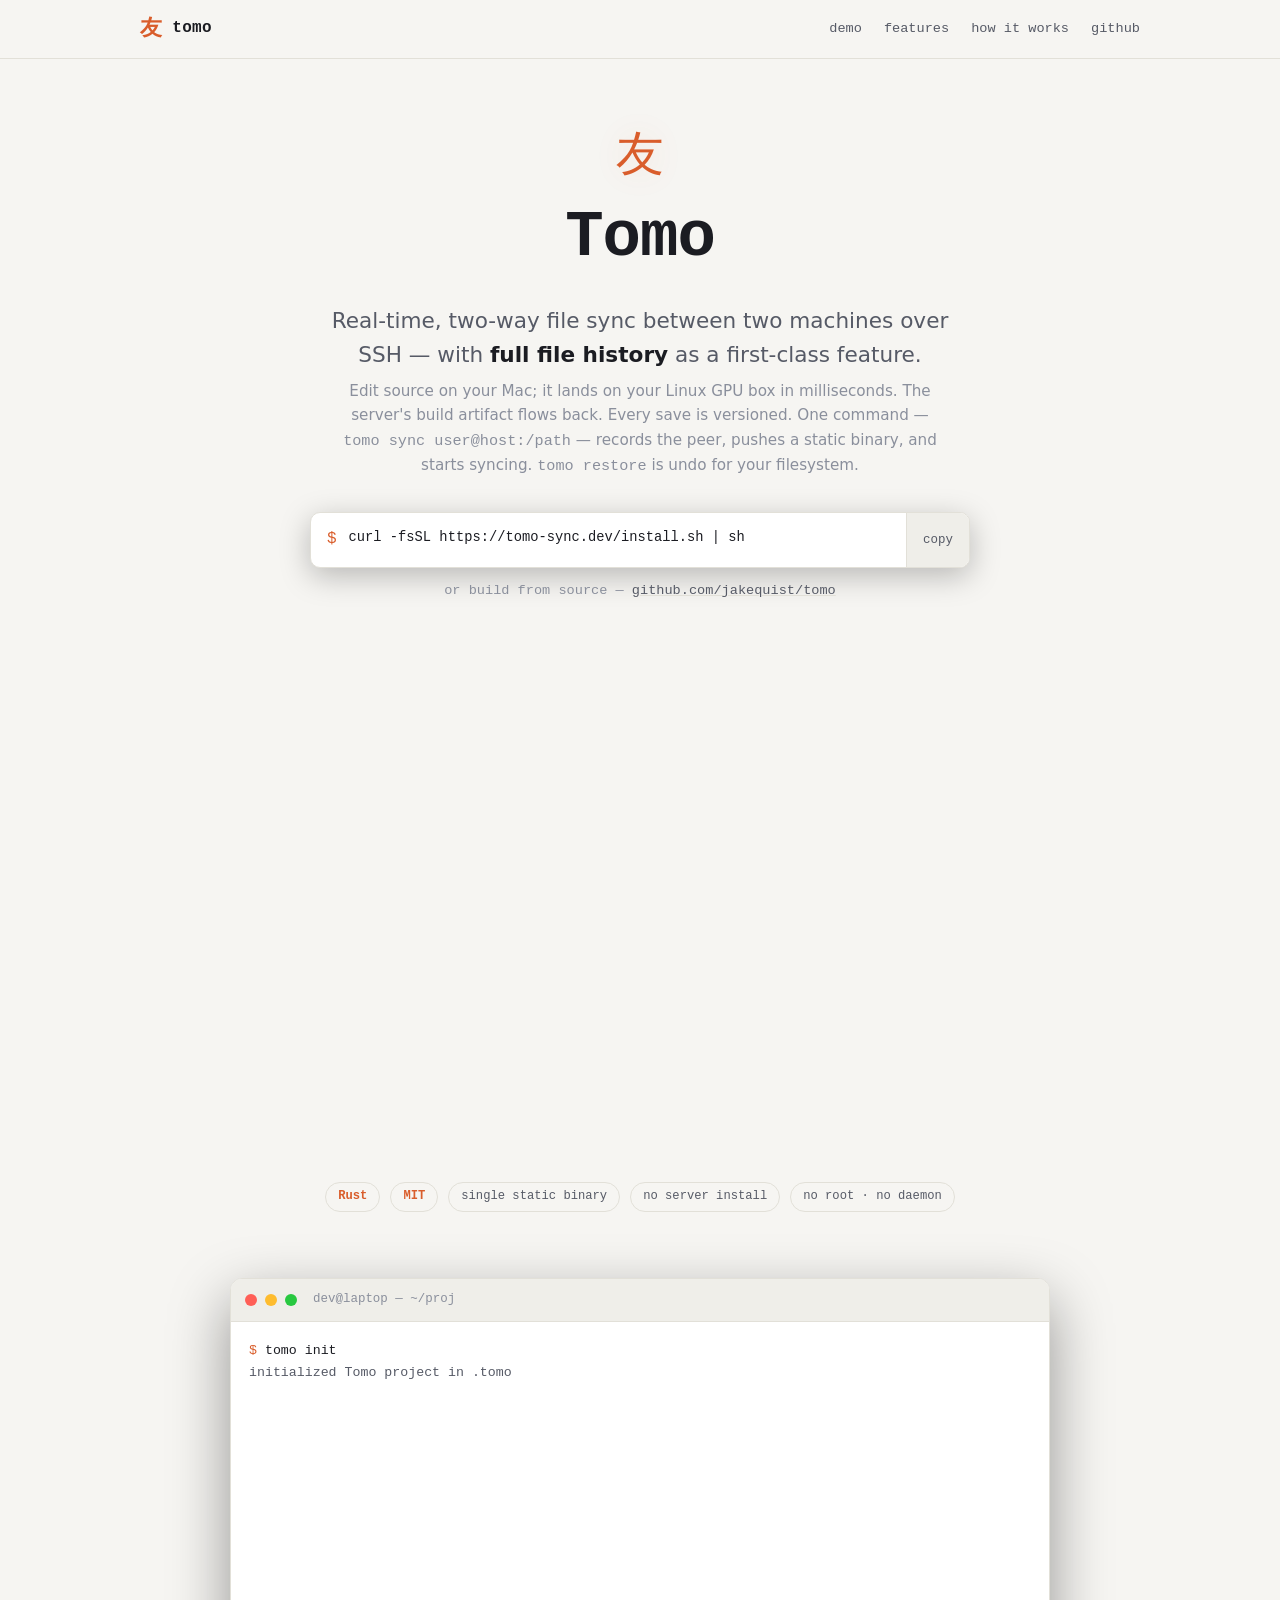
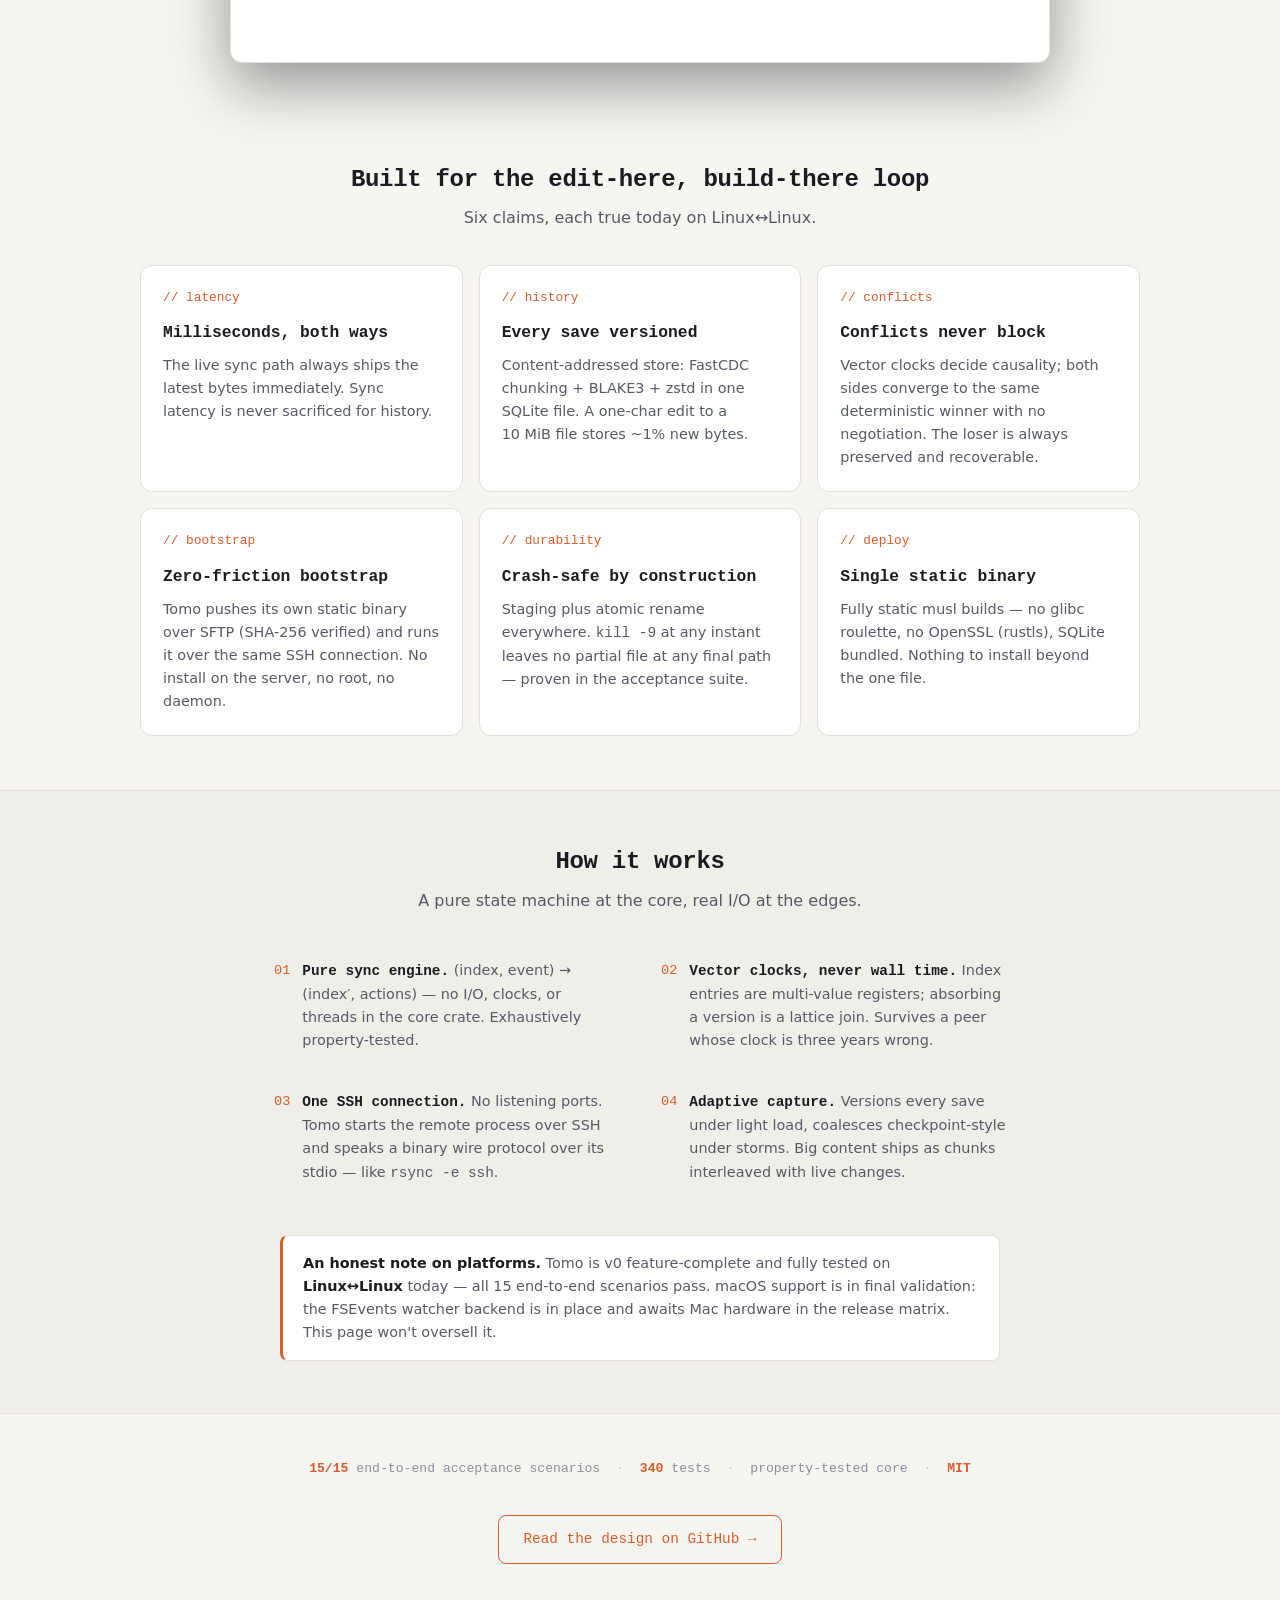
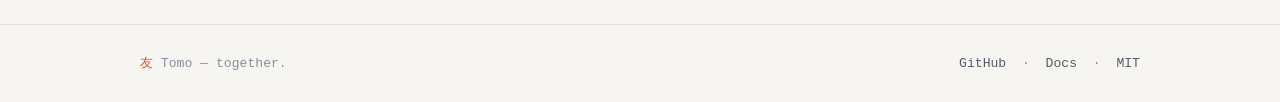
==== site/index.html @ 6e7aaa80 "Fix first-use UX: .git isolation, gitignore, host:path targets, tilde guidance .git (and nested .tom" ====
<!doctype html>
<html lang="en">
<head>
<meta charset="utf-8">
<meta name="viewport" content="width=device-width, initial-scale=1">
<title>Tomo — real-time two-way sync with history</title>
<meta name="description" content="Tomo (友): real-time two-way file sync between two machines over SSH, with complete file history, zero-friction remote bootstrap, and conflicts that never block. Rust, MIT, single static binary.">
<link rel="icon" href="data:image/svg+xml,%3Csvg%20xmlns='http://www.w3.org/2000/svg'%20viewBox='0%200%2064%2064'%3E%3Crect%20width='64'%20height='64'%20rx='14'%20fill='%23121317'/%3E%3Ctext%20x='32'%20y='47'%20font-size='42'%20text-anchor='middle'%20fill='%23ff8a5c'%20font-family='sans-serif'%3E%E5%8F%8B%3C/text%3E%3C/svg%3E">
<style>
  :root{
    --bg:#0d0e12;
    --bg-soft:#14161c;
    --panel:#121319;
    --line:#242732;
    --fg:#e7e9ee;
    --fg-dim:#9aa0af;
    --fg-faint:#6b7180;
    --accent:#ff8a5c;
    --accent-soft:rgba(255,138,92,.14);
    --green:#7bd88f;
    --blue:#7aa2f7;
    --mono:ui-monospace,"SF Mono","JetBrains Mono","Cascadia Code",Menlo,Consolas,"Liberation Mono",monospace;
    --sans:system-ui,-apple-system,"Segoe UI",Roboto,Helvetica,Arial,sans-serif;
  }
  @media (prefers-color-scheme: light){
    :root{
      --bg:#f6f5f2;--bg-soft:#efeee9;--panel:#ffffff;--line:#e2e0d8;
      --fg:#1b1c22;--fg-dim:#565a66;--fg-faint:#8a8f9c;
      --accent:#d95d2b;--accent-soft:rgba(217,93,43,.12);
      --green:#2e8b57;--blue:#3b6fd1;
    }
  }
  *{box-sizing:border-box}
  html{scroll-behavior:smooth}
  body{
    margin:0;background:var(--bg);color:var(--fg);
    font-family:var(--sans);line-height:1.6;
    -webkit-font-smoothing:antialiased;
    overflow-x:hidden;
  }
  a{color:inherit}
  .wrap{max-width:1040px;margin:0 auto;padding:0 20px}
  .mono{font-family:var(--mono)}
  code,kbd{font-family:var(--mono)}

  /* nav */
  nav{border-bottom:1px solid var(--line);position:sticky;top:0;background:color-mix(in srgb,var(--bg) 88%,transparent);backdrop-filter:blur(8px);z-index:20}
  nav .wrap{display:flex;align-items:center;justify-content:space-between;height:58px}
  .brand{display:flex;align-items:center;gap:10px;font-family:var(--mono);font-weight:600;letter-spacing:.3px}
  .brand .kanji{color:var(--accent);font-size:1.35rem}
  .nav-links{display:flex;gap:22px;font-family:var(--mono);font-size:.85rem}
  .nav-links a{color:var(--fg-dim);text-decoration:none}
  .nav-links a:hover{color:var(--accent)}
  @media(max-width:620px){.nav-links{display:none}}

  /* hero */
  .hero{padding:74px 0 40px;text-align:center}
  .hero .kanji-big{font-family:var(--mono);font-size:3rem;color:var(--accent);line-height:1;margin-bottom:6px;text-shadow:0 0 34px var(--accent-soft)}
  .hero h1{font-family:var(--mono);font-size:clamp(2.4rem,7vw,4rem);margin:.1em 0 .1em;letter-spacing:-1px;font-weight:700}
  .tagline{font-size:clamp(1.02rem,2.4vw,1.35rem);color:var(--fg-dim);max-width:640px;margin:14px auto 6px}
  .tagline b{color:var(--fg);font-weight:600}
  .sub{color:var(--fg-faint);font-size:.95rem;max-width:600px;margin:0 auto}

  /* install box */
  .install{margin:34px auto 12px;max-width:660px}
  .cmd-row{display:flex;align-items:stretch;background:var(--panel);border:1px solid var(--line);border-radius:10px;overflow:hidden;text-align:left;box-shadow:0 8px 30px rgba(0,0,0,.25)}
  .cmd-row .prompt{color:var(--accent);padding:14px 4px 14px 16px;font-family:var(--mono);user-select:none}
  .cmd-row code{flex:1;padding:14px 8px;font-size:.86rem;color:var(--fg);overflow-x:auto;white-space:nowrap;display:block;scrollbar-width:none}
  .cmd-row code::-webkit-scrollbar{display:none}
  .copy-btn{border:0;border-left:1px solid var(--line);background:var(--bg-soft);color:var(--fg-dim);font-family:var(--mono);font-size:.78rem;padding:0 16px;cursor:pointer;transition:color .15s,background .15s}
  .copy-btn:hover{color:var(--accent);background:var(--accent-soft)}
  .copy-btn.done{color:var(--green)}
  .install .alt{margin-top:12px;font-size:.85rem;color:var(--fg-faint);font-family:var(--mono)}
  .install .alt a{color:var(--fg-dim);text-decoration:underline;text-decoration-color:var(--line)}
  .install .alt a:hover{color:var(--accent)}

  .hero-image{
    display:block;
    width:min(100%,940px);
    height:auto;
    margin:30px auto 0;
  }

  .badges{display:flex;gap:10px;justify-content:center;flex-wrap:wrap;margin-top:22px;font-family:var(--mono);font-size:.76rem}
  .badges span{border:1px solid var(--line);border-radius:999px;padding:4px 12px;color:var(--fg-dim)}
  .badges span b{color:var(--accent);font-weight:600}

  /* terminal */
  .demo{padding:26px 0 44px}
  .terminal{max-width:820px;margin:0 auto;background:var(--panel);border:1px solid var(--line);border-radius:12px;overflow:hidden;box-shadow:0 22px 60px rgba(0,0,0,.4)}
  .term-bar{display:flex;align-items:center;gap:8px;padding:11px 14px;background:var(--bg-soft);border-bottom:1px solid var(--line)}
  .dot{width:12px;height:12px;border-radius:50%}
  .dot.r{background:#ff5f57}.dot.y{background:#febc2e}.dot.g{background:#28c840}
  .term-title{margin-left:8px;font-family:var(--mono);font-size:.78rem;color:var(--fg-faint)}
  .term-body{padding:18px 18px 22px;font-family:var(--mono);font-size:.83rem;line-height:1.72;min-height:340px;white-space:pre-wrap;word-break:break-word}
  @media(max-width:520px){.term-body{font-size:.74rem;min-height:320px}}
  .term-body .l{display:block}
  .term-body .p{color:var(--accent)}
  .term-body .cmd{color:var(--fg)}
  .term-body .out{color:var(--fg-dim)}
  .term-body .ok{color:var(--green)}
  .term-body .info{color:var(--blue)}
  .term-body .hdr{color:var(--fg-faint)}
  .cursor{display:inline-block;width:8px;height:1.05em;background:var(--accent);vertical-align:-2px;animation:blink 1s steps(1) infinite}
  @keyframes blink{50%{opacity:0}}

  /* sections */
  section h2{font-family:var(--mono);font-size:1.5rem;text-align:center;margin:0 0 6px;letter-spacing:-.3px}
  section .lead{text-align:center;color:var(--fg-dim);max-width:560px;margin:0 auto 34px}
  .features{padding:54px 0}
  .grid{display:grid;grid-template-columns:repeat(3,1fr);gap:16px}
  @media(max-width:820px){.grid{grid-template-columns:repeat(2,1fr)}}
  @media(max-width:520px){.grid{grid-template-columns:1fr}}
  .card{background:var(--panel);border:1px solid var(--line);border-radius:12px;padding:22px;transition:border-color .18s,transform .18s}
  .card:hover{border-color:var(--accent);transform:translateY(-3px)}
  .card .ic{font-family:var(--mono);color:var(--accent);font-size:.8rem;margin-bottom:12px;display:block}
  .card h3{font-family:var(--mono);font-size:1.02rem;margin:0 0 8px}
  .card p{margin:0;color:var(--fg-dim);font-size:.9rem}

  /* how strip */
  .how{background:var(--bg-soft);border-top:1px solid var(--line);border-bottom:1px solid var(--line);padding:52px 0}
  .how .grid2{display:grid;grid-template-columns:1fr 1fr;gap:14px;max-width:760px;margin:0 auto}
  @media(max-width:620px){.how .grid2{grid-template-columns:1fr}}
  .how .item{display:flex;gap:12px;align-items:flex-start;padding:12px 14px;font-size:.9rem;color:var(--fg-dim)}
  .how .item b{color:var(--fg);font-family:var(--mono);font-weight:600}
  .how .num{font-family:var(--mono);color:var(--accent);font-size:.85rem;flex:0 0 auto;margin-top:1px}

  /* honesty */
  .honesty{max-width:720px;margin:38px auto 0;border:1px solid var(--line);border-left:3px solid var(--accent);border-radius:8px;padding:16px 20px;background:var(--panel);font-size:.9rem;color:var(--fg-dim)}
  .honesty b{color:var(--fg)}

  /* credibility */
  .cred{text-align:center;padding:44px 0 10px;font-family:var(--mono);font-size:.82rem;color:var(--fg-faint)}
  .cred b{color:var(--accent);font-weight:600}
  .cred .sep{opacity:.4;margin:0 8px}

  /* cta */
  .cta{text-align:center;padding:26px 0 60px}
  .cta a.btn{display:inline-block;font-family:var(--mono);font-size:.9rem;text-decoration:none;padding:12px 24px;border-radius:8px;border:1px solid var(--accent);color:var(--accent);transition:background .16s,color .16s}
  .cta a.btn:hover{background:var(--accent);color:var(--bg)}

  /* footer */
  footer{border-top:1px solid var(--line);padding:28px 0;font-family:var(--mono);font-size:.82rem;color:var(--fg-faint)}
  footer .wrap{display:flex;align-items:center;justify-content:space-between;flex-wrap:wrap;gap:10px}
  footer a{color:var(--fg-dim);text-decoration:none}
  footer a:hover{color:var(--accent)}
  footer .kanji{color:var(--accent)}

  @media(max-width:620px){
    .hero{padding:44px 0 30px}
    .hero-image{
      width:calc(100vw - 32px);
      margin-top:24px;
      border-radius:8px;
      box-shadow:0 12px 30px rgba(0,0,0,.28);
    }
  }

  @media (prefers-reduced-motion: reduce){
    html{scroll-behavior:auto}
    .cursor{animation:none}
    .card{transition:none}
  }
</style>
</head>
<body>

<nav>
  <div class="wrap">
    <div class="brand"><span class="kanji">友</span><span>tomo</span></div>
    <div class="nav-links">
      <a href="#demo">demo</a>
      <a href="#features">features</a>
      <a href="#how">how it works</a>
      <a href="https://github.com/jakequist/tomo">github</a>
    </div>
  </div>
</nav>

<header class="hero">
  <div class="wrap">
    <div class="kanji-big">友</div>
    <h1>Tomo</h1>
    <p class="tagline">Real-time, two-way file sync between two machines over SSH — with <b>full file history</b> as a first-class feature.</p>
    <p class="sub">Edit source on your Mac; it lands on your Linux GPU box in milliseconds. The server's build artifact flows back. Every save is versioned. One command — <code>tomo sync user@host:/path</code> — records the peer, pushes a static binary, and starts syncing. <code>tomo restore</code> is undo for your filesystem.</p>

    <div class="install">
      <div class="cmd-row">
        <span class="prompt mono">$</span>
        <code id="install-cmd">curl -fsSL https://tomo-sync.dev/install.sh | sh</code>
        <button class="copy-btn" id="copy-btn" aria-label="Copy install command">copy</button>
      </div>
      <p class="alt">or build from source — <a href="https://github.com/jakequist/tomo">github.com/jakequist/tomo</a></p>
    </div>

    <picture>
      <source srcset="assets/bliss-sm.png" media="(max-width: 700px)">
      <img class="hero-image" src="assets/bliss.png" width="1672" height="941" alt="Tomo sync session shown over a peaceful desktop landscape" decoding="async" fetchpriority="high">
    </picture>

    <div class="badges">
      <span><b>Rust</b></span>
      <span><b>MIT</b></span>
      <span>single static binary</span>
      <span>no server install</span>
      <span>no root · no daemon</span>
    </div>
  </div>
</header>

<section class="demo" id="demo">
  <div class="wrap">
    <div class="terminal">
      <div class="term-bar">
        <span class="dot r"></span><span class="dot y"></span><span class="dot g"></span>
        <span class="term-title">dev@laptop — ~/proj</span>
      </div>
      <div class="term-body" id="term" aria-label="Animated terminal demonstration of a Tomo session"></div>
    </div>
  </div>
</section>

<section class="features" id="features">
  <div class="wrap">
    <h2>Built for the edit-here, build-there loop</h2>
    <p class="lead">Six claims, each true today on Linux↔Linux.</p>
    <div class="grid">
      <div class="card">
        <span class="ic">// latency</span>
        <h3>Milliseconds, both ways</h3>
        <p>The live sync path always ships the latest bytes immediately. Sync latency is never sacrificed for history.</p>
      </div>
      <div class="card">
        <span class="ic">// history</span>
        <h3>Every save versioned</h3>
        <p>Content-addressed store: FastCDC chunking + BLAKE3 + zstd in one SQLite file. A one-char edit to a 10&nbsp;MiB file stores ~1% new bytes.</p>
      </div>
      <div class="card">
        <span class="ic">// conflicts</span>
        <h3>Conflicts never block</h3>
        <p>Vector clocks decide causality; both sides converge to the same deterministic winner with no negotiation. The loser is always preserved and recoverable.</p>
      </div>
      <div class="card">
        <span class="ic">// bootstrap</span>
        <h3>Zero-friction bootstrap</h3>
        <p>Tomo pushes its own static binary over SFTP (SHA-256 verified) and runs it over the same SSH connection. No install on the server, no root, no daemon.</p>
      </div>
      <div class="card">
        <span class="ic">// durability</span>
        <h3>Crash-safe by construction</h3>
        <p>Staging plus atomic rename everywhere. <code>kill -9</code> at any instant leaves no partial file at any final path — proven in the acceptance suite.</p>
      </div>
      <div class="card">
        <span class="ic">// deploy</span>
        <h3>Single static binary</h3>
        <p>Fully static musl builds — no glibc roulette, no OpenSSL (rustls), SQLite bundled. Nothing to install beyond the one file.</p>
      </div>
    </div>
  </div>
</section>

<section class="how" id="how">
  <div class="wrap">
    <h2>How it works</h2>
    <p class="lead">A pure state machine at the core, real I/O at the edges.</p>
    <div class="grid2">
      <div class="item"><span class="num">01</span><div><b>Pure sync engine.</b> (index, event) → (index′, actions) — no I/O, clocks, or threads in the core crate. Exhaustively property-tested.</div></div>
      <div class="item"><span class="num">02</span><div><b>Vector clocks, never wall time.</b> Index entries are multi-value registers; absorbing a version is a lattice join. Survives a peer whose clock is three years wrong.</div></div>
      <div class="item"><span class="num">03</span><div><b>One SSH connection.</b> No listening ports. Tomo starts the remote process over SSH and speaks a binary wire protocol over its stdio — like <code>rsync -e ssh</code>.</div></div>
      <div class="item"><span class="num">04</span><div><b>Adaptive capture.</b> Versions every save under light load, coalesces checkpoint-style under storms. Big content ships as chunks interleaved with live changes.</div></div>
    </div>

    <div class="honesty">
      <b>An honest note on platforms.</b> Tomo is v0 feature-complete and fully tested on <b>Linux↔Linux</b> today — all 15 end-to-end scenarios pass. macOS support is in final validation: the FSEvents watcher backend is in place and awaits Mac hardware in the release matrix. This page won't oversell it.
    </div>
  </div>
</section>

<div class="cred">
  <b>15/15</b> end-to-end acceptance scenarios
  <span class="sep">·</span> <b>340</b> tests
  <span class="sep">·</span> property-tested core
  <span class="sep">·</span> <b>MIT</b>
</div>

<div class="cta">
  <a class="btn" href="https://github.com/jakequist/tomo">Read the design on GitHub →</a>
</div>

<footer>
  <div class="wrap">
    <div><span class="kanji">友</span> Tomo — together.</div>
    <div>
      <a href="https://github.com/jakequist/tomo">GitHub</a> &nbsp;·&nbsp;
      <a href="https://github.com/jakequist/tomo/tree/main/docs">Docs</a> &nbsp;·&nbsp;
      <a href="https://github.com/jakequist/tomo/blob/main/LICENSE">MIT</a>
    </div>
  </div>
</footer>

<script>
(function(){
  "use strict";
  // --- copy install command ---
  var btn = document.getElementById("copy-btn");
  var cmd = document.getElementById("install-cmd");
  if(btn && cmd){
    btn.addEventListener("click", function(){
      var text = cmd.textContent;
      var done = function(){ btn.textContent="copied"; btn.classList.add("done");
        setTimeout(function(){ btn.textContent="copy"; btn.classList.remove("done"); },1600); };
      if(navigator.clipboard && navigator.clipboard.writeText){
        navigator.clipboard.writeText(text).then(done, function(){});
      } else {
        var r=document.createRange(); r.selectNode(cmd);
        var s=window.getSelection(); s.removeAllRanges(); s.addRange(r);
        try{ document.execCommand("copy"); done(); }catch(e){}
        s.removeAllRanges();
      }
    });
  }

  // --- terminal demo ---
  var term = document.getElementById("term");
  if(!term) return;

  // Line kinds: cmd = typed after a "$ " prompt; others just appear.
  // Output shapes mirror the real CLI (grep-friendly `synced <path>`, etc.).
  var script = [
    {t:"cmd", s:"tomo init"},
    {t:"out", s:"initialized Tomo project in .tomo"},
    {t:"gap"},
    {t:"cmd", s:"tomo sync dev@gpu-box:~/proj"},
    {t:"out", s:"recorded remote dev@gpu-box:~/proj"},
    {t:"out", s:"connecting to dev@gpu-box over SSH"},
    {t:"info",s:"pushed remote binary tomo 0.1.0 (x86_64-unknown-linux-musl, 48234112 bytes) [embedded static artifact]"},
    {t:"ok", s:"peer connected"},
    {t:"ok", s:"synced src/main.rs"},
    {t:"ok", s:"synced src/engine.rs"},
    {t:"ok", s:"synced Cargo.toml"},
    {t:"out", s:"  … remote build finishes, artifact flows back …"},
    {t:"ok", s:"synced target/release/proj"},
    {t:"ok", s:"synced src/main.rs"},
    {t:"gap"},
    {t:"cmd", s:"tomo log src/main.rs"},
    {t:"hdr", s:"history of src/main.rs (newest first):"},
    {t:"out", s:"  #3  present   1.2 kB  local   src/main.rs"},
    {t:"out", s:"  #2  present   1.1 kB  remote  src/main.rs"},
    {t:"out", s:"  #1  present   0.9 kB  local   src/main.rs"},
    {t:"gap"},
    {t:"cmd", s:"tomo restore src/main.rs"},
    {t:"ok", s:"restored src/main.rs to version #2 (1.1 kB)"}
  ];

  var reduce = window.matchMedia && window.matchMedia("(prefers-reduced-motion: reduce)").matches;

  function el(cls, text){
    var d=document.createElement("span");
    d.className="l "+cls; d.textContent=text; return d;
  }
  function renderStatic(){
    term.textContent="";
    for(var i=0;i<script.length;i++){
      var ln=script[i];
      if(ln.t==="gap"){ term.appendChild(el("out","")); continue; }
      if(ln.t==="cmd"){
        var row=document.createElement("span"); row.className="l";
        var p=document.createElement("span"); p.className="p"; p.textContent="$ ";
        var c=document.createElement("span"); c.className="cmd"; c.textContent=ln.s;
        row.appendChild(p); row.appendChild(c); term.appendChild(row);
      } else {
        var cls = ln.t==="ok"?"ok":ln.t==="info"?"info":ln.t==="hdr"?"hdr":"out";
        term.appendChild(el(cls, ln.s));
      }
    }
  }

  if(reduce){ renderStatic(); return; }

  var idx=0, cursor=null;
  function newCursor(){ cursor=document.createElement("span"); cursor.className="cursor"; return cursor; }

  function typeCmd(text, done){
    var row=document.createElement("span"); row.className="l";
    var p=document.createElement("span"); p.className="p"; p.textContent="$ ";
    var c=document.createElement("span"); c.className="cmd";
    row.appendChild(p); row.appendChild(c); row.appendChild(newCursor());
    term.appendChild(row);
    var i=0;
    (function tick(){
      c.textContent=text.slice(0,i);
      if(i<=text.length){ i++; setTimeout(tick, 34+Math.random()*36); }
      else { if(cursor&&cursor.parentNode) cursor.parentNode.removeChild(cursor); setTimeout(done, 340); }
    })();
  }

  function step(){
    if(idx>=script.length){
      setTimeout(function(){ term.textContent=""; idx=0; setTimeout(step, 500); }, 3200);
      return;
    }
    var ln=script[idx++];
    if(ln.t==="gap"){ term.appendChild(el("out","")); setTimeout(step, 120); return; }
    if(ln.t==="cmd"){ typeCmd(ln.s, step); return; }
    var cls = ln.t==="ok"?"ok":ln.t==="info"?"info":ln.t==="hdr"?"hdr":"out";
    term.appendChild(el(cls, ln.s));
    setTimeout(step, 240+Math.random()*260);
  }

  // Start when the terminal scrolls into view (fallback: start anyway).
  if("IntersectionObserver" in window){
    var started=false;
    var io=new IntersectionObserver(function(es){
      es.forEach(function(e){ if(e.isIntersecting && !started){ started=true; io.disconnect(); step(); } });
    }, {threshold:.25});
    io.observe(term);
    setTimeout(function(){ if(!started){ started=true; io.disconnect(); step(); } }, 2500);
  } else { step(); }
})();
</script>

</body>
</html>
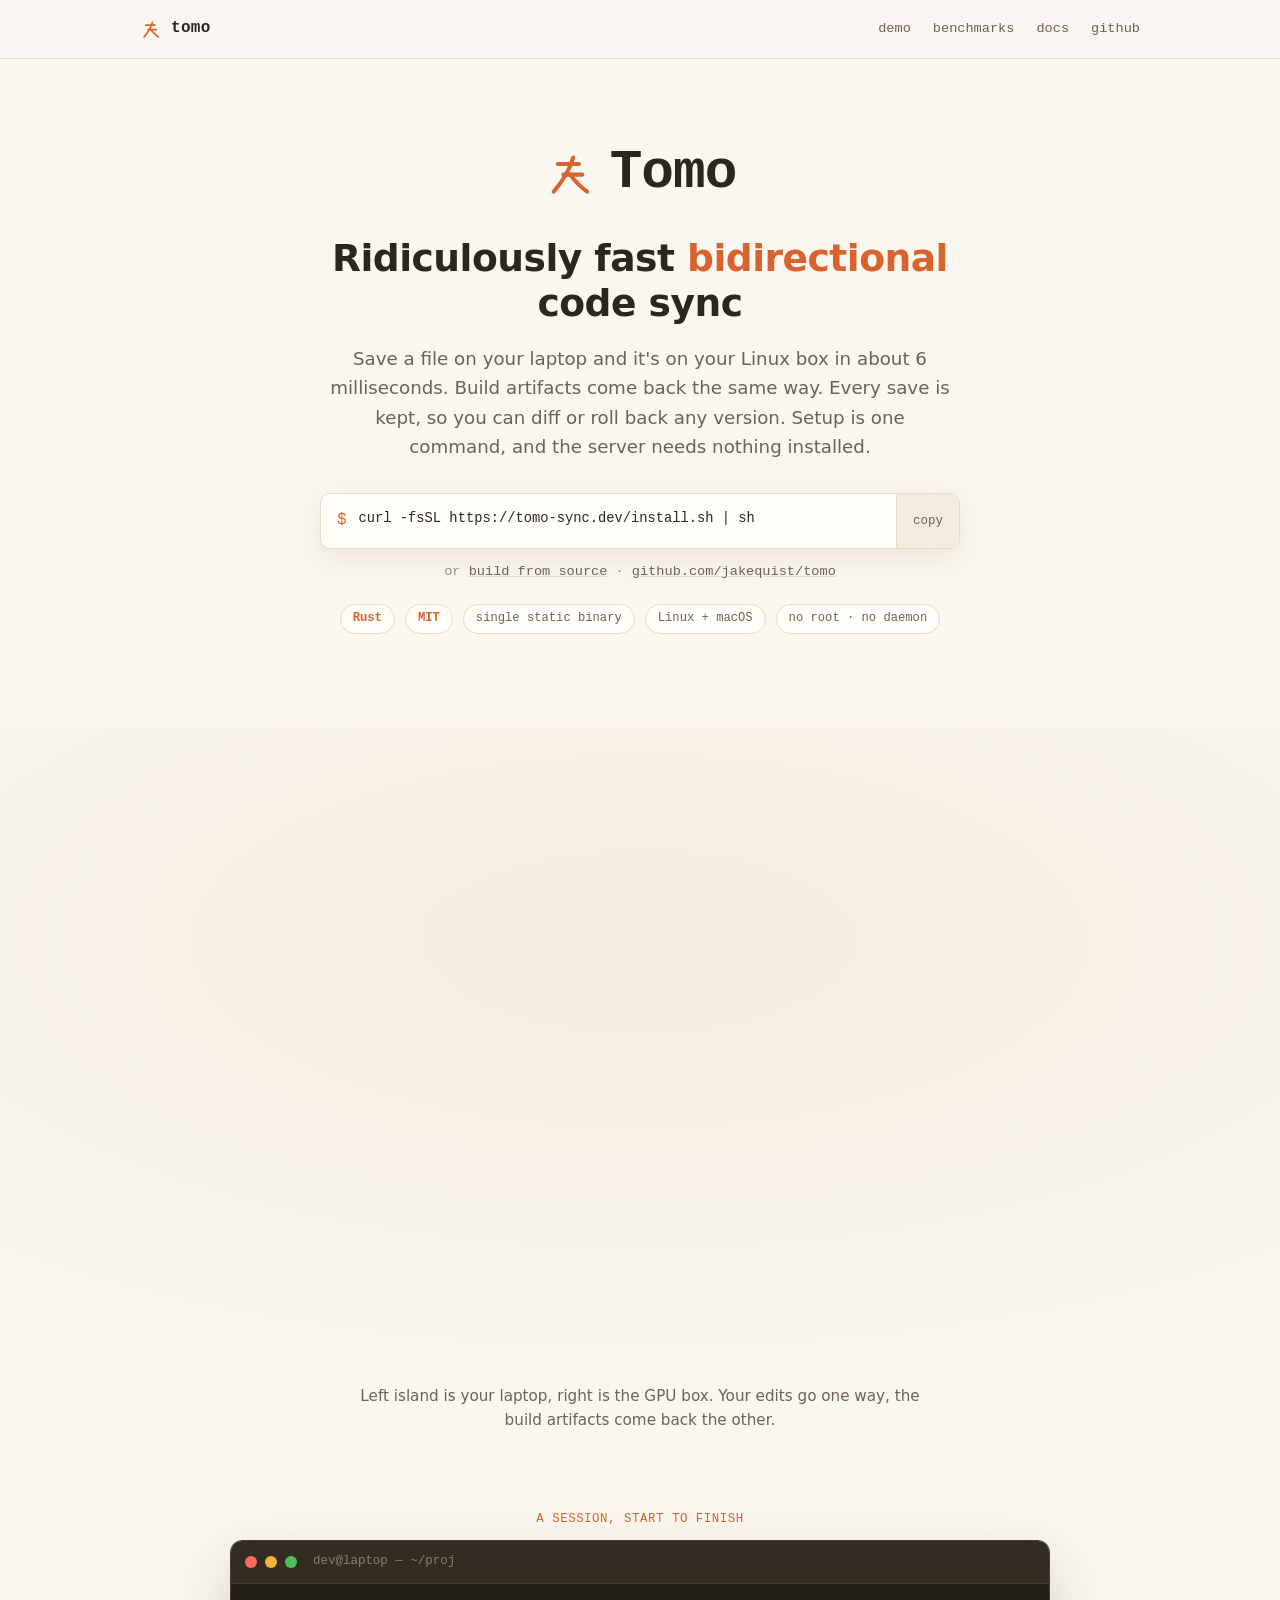
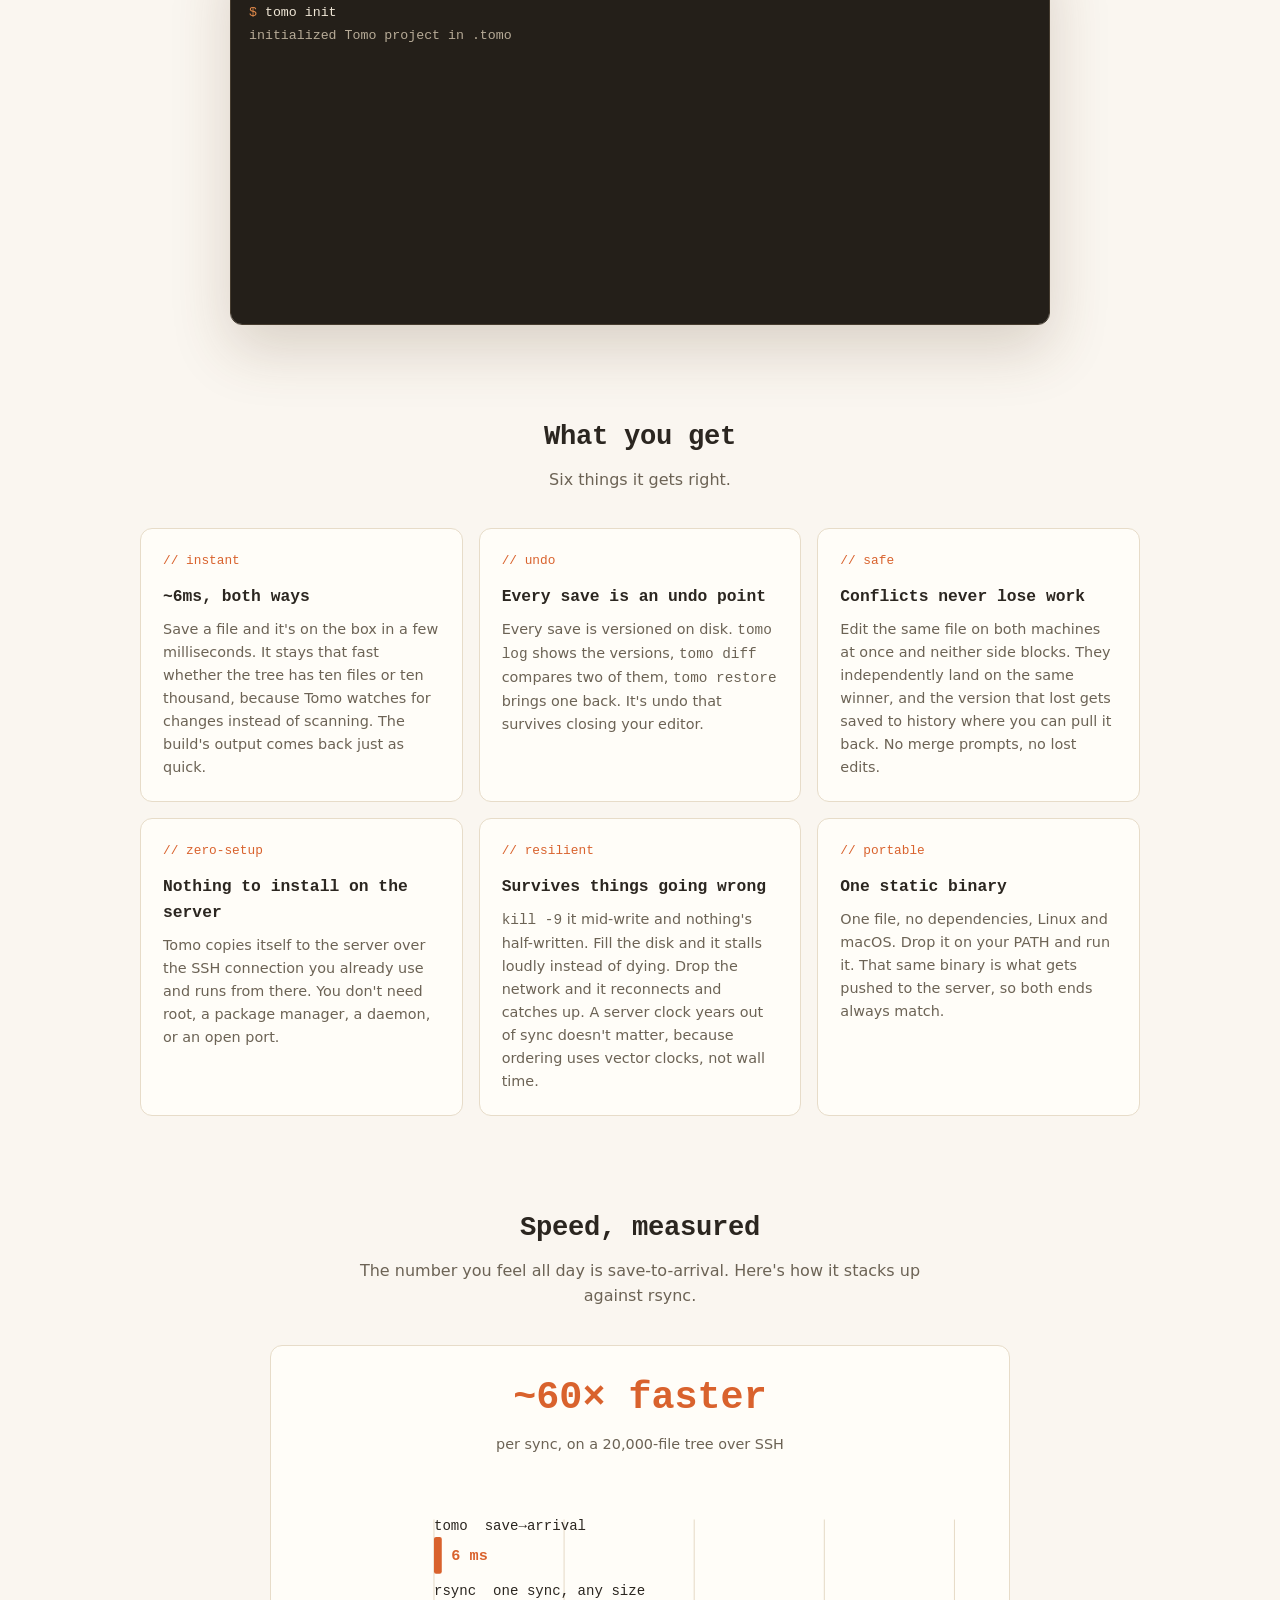
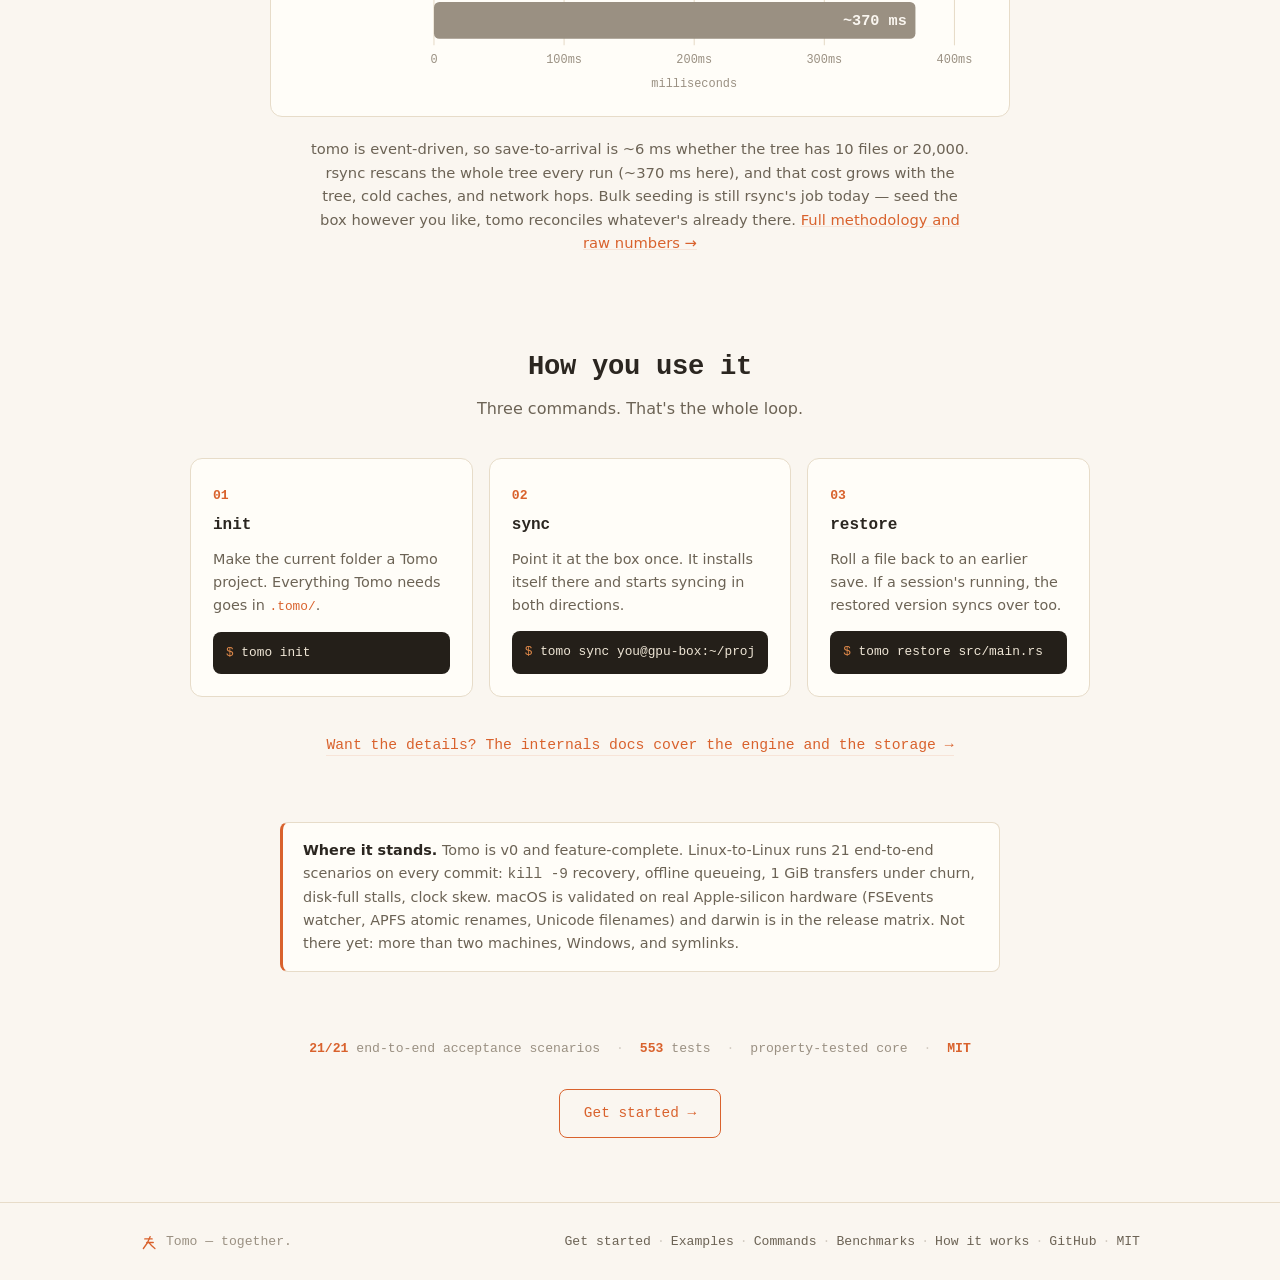
==== commit cf766037: "Redesign site and add ten-page dev docs Home: benefits-first restructure around the illustration (in" ====
--- a/site/index.html
+++ b/site/index.html
@@ -4,30 +4,42 @@
 <meta charset="utf-8">
 <meta name="viewport" content="width=device-width, initial-scale=1">
 <title>Tomo — real-time two-way sync with history</title>
-<meta name="description" content="Tomo (友): real-time two-way file sync between two machines over SSH, with complete file history, zero-friction remote bootstrap, and conflicts that never block. Rust, MIT, single static binary.">
-<link rel="icon" href="data:image/svg+xml,%3Csvg%20xmlns='http://www.w3.org/2000/svg'%20viewBox='0%200%2064%2064'%3E%3Crect%20width='64'%20height='64'%20rx='14'%20fill='%23121317'/%3E%3Ctext%20x='32'%20y='47'%20font-size='42'%20text-anchor='middle'%20fill='%23ff8a5c'%20font-family='sans-serif'%3E%E5%8F%8B%3C/text%3E%3C/svg%3E">
+<meta name="description" content="Tomo: ridiculously fast bidirectional code sync over SSH. Save on your laptop, it's on your Linux box in about 6ms. Full file history, conflicts that never block, one static binary for Linux and macOS.">
+<link rel="icon" href="data:image/svg+xml,%3Csvg%20xmlns='http://www.w3.org/2000/svg'%20viewBox='0%200%2064%2064'%3E%3Crect%20width='64'%20height='64'%20rx='14'%20fill='%23faf6f0'/%3E%3Cg%20fill='none'%20stroke='%23d9622d'%20stroke-width='5'%20stroke-linecap='round'%20stroke-linejoin='round'%3E%3Cpath%20d='M17%2021H43'/%3E%3Cpath%20d='M36%2013Q30%2034%2012%2055'/%3E%3Cpath%20d='M24%2034H47'/%3E%3Cpath%20d='M32%2034Q42%2047%2053%2055'/%3E%3C/g%3E%3C/svg%3E">
 <style>
   :root{
-    --bg:#0d0e12;
-    --bg-soft:#14161c;
-    --panel:#121319;
-    --line:#242732;
-    --fg:#e7e9ee;
-    --fg-dim:#9aa0af;
-    --fg-faint:#6b7180;
-    --accent:#ff8a5c;
-    --accent-soft:rgba(255,138,92,.14);
-    --green:#7bd88f;
-    --blue:#7aa2f7;
+    /* Warm light illustrated identity — palette drawn from the artwork:
+       cream islands, the coral/amber stream, its blue glint, foliage green. */
+    --bg:#faf6f0;
+    --bg-soft:#f3ebdd;
+    --panel:#fffdf8;
+    --line:#e7dcc9;
+    --fg:#2b2620;
+    --fg-dim:#6c6355;
+    --fg-faint:#9a9082;
+    --accent:#d9622d;
+    --accent-2:#e0894a;
+    --accent-soft:rgba(217,98,45,.12);
+    --blue:#3b6fd1;
+    --green:#4f8a3d;
+    /* warm dark terminal, of-a-piece with the cream chrome */
+    --term-bg:#241f19;
+    --term-bar:#332c23;
+    --term-line:#463c2f;
+    --term-fg:#efe6d6;
+    --term-dim:#b7ab97;
+    --term-faint:#8b8069;
     --mono:ui-monospace,"SF Mono","JetBrains Mono","Cascadia Code",Menlo,Consolas,"Liberation Mono",monospace;
     --sans:system-ui,-apple-system,"Segoe UI",Roboto,Helvetica,Arial,sans-serif;
   }
-  @media (prefers-color-scheme: light){
+  @media (prefers-color-scheme: dark){
     :root{
-      --bg:#f6f5f2;--bg-soft:#efeee9;--panel:#ffffff;--line:#e2e0d8;
-      --fg:#1b1c22;--fg-dim:#565a66;--fg-faint:#8a8f9c;
-      --accent:#d95d2b;--accent-soft:rgba(217,93,43,.12);
-      --green:#2e8b57;--blue:#3b6fd1;
+      --bg:#17140f;--bg-soft:#1f1a13;--panel:#211c15;--line:#352c20;
+      --fg:#efe7d8;--fg-dim:#b3a894;--fg-faint:#847a68;
+      --accent:#f0894f;--accent-2:#e8a061;--accent-soft:rgba(240,137,79,.16);
+      --blue:#7aa2f7;--green:#8ac06f;
+      --term-bg:#100d09;--term-bar:#1c1811;--term-line:#2e2619;
+      --term-fg:#efe6d6;--term-dim:#b7ab97;--term-faint:#7d735f;
     }
   }
   *{box-sizing:border-box}
@@ -43,27 +55,29 @@
   .mono{font-family:var(--mono)}
   code,kbd{font-family:var(--mono)}
 
+  /* the 友 mark — hand-drawn strokes, renders identically with no CJK font */
+  .mark{display:inline-block;vertical-align:middle;color:var(--accent);flex:0 0 auto}
+
   /* nav */
-  nav{border-bottom:1px solid var(--line);position:sticky;top:0;background:color-mix(in srgb,var(--bg) 88%,transparent);backdrop-filter:blur(8px);z-index:20}
+  nav{border-bottom:1px solid var(--line);position:sticky;top:0;background:color-mix(in srgb,var(--bg) 90%,transparent);backdrop-filter:blur(8px);z-index:20}
   nav .wrap{display:flex;align-items:center;justify-content:space-between;height:58px}
-  .brand{display:flex;align-items:center;gap:10px;font-family:var(--mono);font-weight:600;letter-spacing:.3px}
-  .brand .kanji{color:var(--accent);font-size:1.35rem}
+  .brand{display:flex;align-items:center;gap:9px;font-family:var(--mono);font-weight:600;letter-spacing:.3px;text-decoration:none}
   .nav-links{display:flex;gap:22px;font-family:var(--mono);font-size:.85rem}
   .nav-links a{color:var(--fg-dim);text-decoration:none}
   .nav-links a:hover{color:var(--accent)}
-  @media(max-width:620px){.nav-links{display:none}}
-
-  /* hero */
-  .hero{padding:74px 0 40px;text-align:center}
-  .hero .kanji-big{font-family:var(--mono);font-size:3rem;color:var(--accent);line-height:1;margin-bottom:6px;text-shadow:0 0 34px var(--accent-soft)}
-  .hero h1{font-family:var(--mono);font-size:clamp(2.4rem,7vw,4rem);margin:.1em 0 .1em;letter-spacing:-1px;font-weight:700}
-  .tagline{font-size:clamp(1.02rem,2.4vw,1.35rem);color:var(--fg-dim);max-width:640px;margin:14px auto 6px}
-  .tagline b{color:var(--fg);font-weight:600}
-  .sub{color:var(--fg-faint);font-size:.95rem;max-width:600px;margin:0 auto}
+  @media(max-width:620px){.nav-links{gap:16px;font-size:.8rem}.nav-links .hide-sm{display:none}}
+
+  /* hero — one cohesive unit: mark, name, headline, subhead, install, badges */
+  .hero{padding:70px 0 30px;text-align:center}
+  .hero .brand-lockup{display:flex;align-items:center;justify-content:center;gap:14px;margin-bottom:20px}
+  .hero .brand-lockup h1{font-family:var(--mono);font-size:clamp(2.4rem,7vw,3.4rem);margin:0;letter-spacing:-1px;font-weight:700}
+  .headline{font-size:clamp(1.5rem,4.2vw,2.35rem);line-height:1.2;max-width:720px;margin:0 auto;letter-spacing:-.5px;font-weight:700}
+  .headline b{color:var(--accent);font-weight:700}
+  .sub{color:var(--fg-dim);font-size:clamp(1rem,2.2vw,1.14rem);max-width:620px;margin:18px auto 0}
 
   /* install box */
-  .install{margin:34px auto 12px;max-width:660px}
-  .cmd-row{display:flex;align-items:stretch;background:var(--panel);border:1px solid var(--line);border-radius:10px;overflow:hidden;text-align:left;box-shadow:0 8px 30px rgba(0,0,0,.25)}
+  .install{margin:32px auto 0;max-width:640px}
+  .cmd-row{display:flex;align-items:stretch;background:var(--panel);border:1px solid var(--line);border-radius:10px;overflow:hidden;text-align:left;box-shadow:0 10px 30px rgba(120,80,40,.10)}
   .cmd-row .prompt{color:var(--accent);padding:14px 4px 14px 16px;font-family:var(--mono);user-select:none}
   .cmd-row code{flex:1;padding:14px 8px;font-size:.86rem;color:var(--fg);overflow-x:auto;white-space:nowrap;display:block;scrollbar-width:none}
   .cmd-row code::-webkit-scrollbar{display:none}
@@ -74,88 +88,100 @@
   .install .alt a{color:var(--fg-dim);text-decoration:underline;text-decoration-color:var(--line)}
   .install .alt a:hover{color:var(--accent)}
 
-  .hero-image{
-    display:block;
-    width:min(100%,940px);
-    height:auto;
-    margin:30px auto 0;
-  }
-
   .badges{display:flex;gap:10px;justify-content:center;flex-wrap:wrap;margin-top:22px;font-family:var(--mono);font-size:.76rem}
-  .badges span{border:1px solid var(--line);border-radius:999px;padding:4px 12px;color:var(--fg-dim)}
+  .badges span{border:1px solid var(--line);border-radius:999px;padding:4px 12px;color:var(--fg-dim);background:var(--panel)}
   .badges span b{color:var(--accent);font-weight:600}
 
-  /* terminal */
-  .demo{padding:26px 0 44px}
-  .terminal{max-width:820px;margin:0 auto;background:var(--panel);border:1px solid var(--line);border-radius:12px;overflow:hidden;box-shadow:0 22px 60px rgba(0,0,0,.4)}
-  .term-bar{display:flex;align-items:center;gap:8px;padding:11px 14px;background:var(--bg-soft);border-bottom:1px solid var(--line)}
+  /* full-bleed illustration — the emotional beat */
+  .art{margin:64px 0 0;padding:20px 0 8px;background:radial-gradient(120% 90% at 50% 30%,var(--bg-soft) 0%,var(--bg) 70%)}
+  .art img{display:block;width:min(100%,1120px);height:auto;margin:0 auto}
+  .art-caption{text-align:center;color:var(--fg-dim);font-size:.95rem;max-width:600px;margin:6px auto 0;padding:0 20px}
+  .art-caption b{color:var(--accent);font-weight:600}
+  @media(max-width:620px){.art{margin-top:44px}.art img{width:calc(100vw - 24px)}}
+
+  /* terminal demo */
+  .demo{padding:70px 0 20px}
+  .section-eyebrow{font-family:var(--mono);font-size:.78rem;color:var(--accent);text-align:center;letter-spacing:.5px;text-transform:uppercase;margin:0 0 10px}
+  .terminal{max-width:820px;margin:0 auto;border-radius:12px;overflow:hidden;box-shadow:0 24px 60px rgba(90,60,30,.20);border:1px solid var(--term-line)}
+  .term-bar{display:flex;align-items:center;gap:8px;padding:11px 14px;background:var(--term-bar);border-bottom:1px solid var(--term-line)}
   .dot{width:12px;height:12px;border-radius:50%}
-  .dot.r{background:#ff5f57}.dot.y{background:#febc2e}.dot.g{background:#28c840}
-  .term-title{margin-left:8px;font-family:var(--mono);font-size:.78rem;color:var(--fg-faint)}
-  .term-body{padding:18px 18px 22px;font-family:var(--mono);font-size:.83rem;line-height:1.72;min-height:340px;white-space:pre-wrap;word-break:break-word}
+  .dot.r{background:#ff6b57}.dot.y{background:#f2b53a}.dot.g{background:#4fbf5a}
+  .term-title{margin-left:8px;font-family:var(--mono);font-size:.78rem;color:var(--term-faint)}
+  .term-body{background:var(--term-bg);color:var(--term-fg);padding:18px 18px 22px;font-family:var(--mono);font-size:.83rem;line-height:1.72;min-height:340px;white-space:pre-wrap;word-break:break-word}
   @media(max-width:520px){.term-body{font-size:.74rem;min-height:320px}}
   .term-body .l{display:block}
-  .term-body .p{color:var(--accent)}
-  .term-body .cmd{color:var(--fg)}
-  .term-body .out{color:var(--fg-dim)}
-  .term-body .ok{color:var(--green)}
-  .term-body .info{color:var(--blue)}
-  .term-body .hdr{color:var(--fg-faint)}
-  .cursor{display:inline-block;width:8px;height:1.05em;background:var(--accent);vertical-align:-2px;animation:blink 1s steps(1) infinite}
+  .term-body .p{color:var(--accent-2)}
+  .term-body .cmd{color:var(--term-fg)}
+  .term-body .out{color:var(--term-dim)}
+  .term-body .ok{color:#7fd07a}
+  .term-body .info{color:#7aa2f7}
+  .term-body .hdr{color:var(--term-faint)}
+  .cursor{display:inline-block;width:8px;height:1.05em;background:var(--accent-2);vertical-align:-2px;animation:blink 1s steps(1) infinite}
   @keyframes blink{50%{opacity:0}}
 
   /* sections */
-  section h2{font-family:var(--mono);font-size:1.5rem;text-align:center;margin:0 0 6px;letter-spacing:-.3px}
-  section .lead{text-align:center;color:var(--fg-dim);max-width:560px;margin:0 auto 34px}
-  .features{padding:54px 0}
+  section h2{font-family:var(--mono);font-size:clamp(1.4rem,3.6vw,1.7rem);text-align:center;margin:0 0 8px;letter-spacing:-.3px}
+  section .lead{text-align:center;color:var(--fg-dim);max-width:580px;margin:0 auto 36px}
+  .features{padding:70px 0 20px}
   .grid{display:grid;grid-template-columns:repeat(3,1fr);gap:16px}
   @media(max-width:820px){.grid{grid-template-columns:repeat(2,1fr)}}
   @media(max-width:520px){.grid{grid-template-columns:1fr}}
-  .card{background:var(--panel);border:1px solid var(--line);border-radius:12px;padding:22px;transition:border-color .18s,transform .18s}
-  .card:hover{border-color:var(--accent);transform:translateY(-3px)}
+  .card{background:var(--panel);border:1px solid var(--line);border-radius:12px;padding:22px;transition:border-color .18s,transform .18s,box-shadow .18s}
+  .card:hover{border-color:var(--accent);transform:translateY(-3px);box-shadow:0 12px 26px rgba(120,80,40,.10)}
   .card .ic{font-family:var(--mono);color:var(--accent);font-size:.8rem;margin-bottom:12px;display:block}
   .card h3{font-family:var(--mono);font-size:1.02rem;margin:0 0 8px}
   .card p{margin:0;color:var(--fg-dim);font-size:.9rem}
 
-  /* how strip */
-  .how{background:var(--bg-soft);border-top:1px solid var(--line);border-bottom:1px solid var(--line);padding:52px 0}
-  .how .grid2{display:grid;grid-template-columns:1fr 1fr;gap:14px;max-width:760px;margin:0 auto}
-  @media(max-width:620px){.how .grid2{grid-template-columns:1fr}}
-  .how .item{display:flex;gap:12px;align-items:flex-start;padding:12px 14px;font-size:.9rem;color:var(--fg-dim)}
-  .how .item b{color:var(--fg);font-family:var(--mono);font-weight:600}
-  .how .num{font-family:var(--mono);color:var(--accent);font-size:.85rem;flex:0 0 auto;margin-top:1px}
+  /* how you use it */
+  .how{padding:70px 0 20px}
+  .steps{display:grid;grid-template-columns:repeat(3,1fr);gap:16px;max-width:900px;margin:0 auto}
+  @media(max-width:720px){.steps{grid-template-columns:1fr}}
+  .step{background:var(--panel);border:1px solid var(--line);border-radius:12px;padding:22px}
+  .step .num{font-family:var(--mono);color:var(--accent);font-size:.82rem;font-weight:600}
+  .step h3{font-family:var(--mono);font-size:1rem;margin:6px 0 10px}
+  .step p{margin:0 0 14px;color:var(--fg-dim);font-size:.9rem}
+  .step code{display:block;background:var(--term-bg);color:var(--term-fg);border-radius:8px;padding:11px 13px;font-size:.8rem;overflow-x:auto;white-space:nowrap;scrollbar-width:none}
+  .step code::-webkit-scrollbar{display:none}
+  .step code .p{color:var(--accent-2);user-select:none}
+  .teaser{text-align:center;margin:34px auto 0}
+  .teaser a{font-family:var(--mono);font-size:.92rem;color:var(--accent);text-decoration:none;border-bottom:1px solid var(--accent-soft);padding-bottom:2px}
+  .teaser a:hover{border-bottom-color:var(--accent)}
+
+  /* benchmarks strip */
+  .bench{padding:70px 0 20px}
+  .bench .chart-wrap{max-width:740px;margin:0 auto;background:var(--panel);border:1px solid var(--line);border-radius:12px;padding:22px 22px 14px;overflow-x:auto}
+  .bench svg{display:block;width:100%;height:auto;min-width:520px}
+  .bench .headnum{text-align:center;margin:0 auto 18px;font-family:var(--mono)}
+  .bench .headnum .x{font-size:clamp(1.6rem,4.5vw,2.4rem);font-weight:700;color:var(--accent)}
+  .bench .headnum .cap{display:block;color:var(--fg-dim);font-size:.9rem;margin-top:4px;font-family:var(--sans)}
+  .bench .bench-note{max-width:660px;margin:20px auto 0;color:var(--fg-dim);font-size:.92rem;text-align:center}
+  .bench .bench-note a{color:var(--accent);text-decoration:underline;text-decoration-color:var(--accent-soft)}
+  .bench .bench-note a:hover{text-decoration-color:var(--accent)}
 
   /* honesty */
-  .honesty{max-width:720px;margin:38px auto 0;border:1px solid var(--line);border-left:3px solid var(--accent);border-radius:8px;padding:16px 20px;background:var(--panel);font-size:.9rem;color:var(--fg-dim)}
+  .honesty{max-width:720px;margin:64px auto 0;border:1px solid var(--line);border-left:3px solid var(--accent);border-radius:8px;padding:16px 20px;background:var(--panel);font-size:.9rem;color:var(--fg-dim)}
   .honesty b{color:var(--fg)}
 
   /* credibility */
-  .cred{text-align:center;padding:44px 0 10px;font-family:var(--mono);font-size:.82rem;color:var(--fg-faint)}
+  .cred{text-align:center;padding:46px 0 10px;font-family:var(--mono);font-size:.82rem;color:var(--fg-faint)}
   .cred b{color:var(--accent);font-weight:600}
   .cred .sep{opacity:.4;margin:0 8px}
 
   /* cta */
-  .cta{text-align:center;padding:26px 0 60px}
+  .cta{text-align:center;padding:20px 0 64px}
   .cta a.btn{display:inline-block;font-family:var(--mono);font-size:.9rem;text-decoration:none;padding:12px 24px;border-radius:8px;border:1px solid var(--accent);color:var(--accent);transition:background .16s,color .16s}
-  .cta a.btn:hover{background:var(--accent);color:var(--bg)}
+  .cta a.btn:hover{background:var(--accent);color:#fff}
 
   /* footer */
   footer{border-top:1px solid var(--line);padding:28px 0;font-family:var(--mono);font-size:.82rem;color:var(--fg-faint)}
-  footer .wrap{display:flex;align-items:center;justify-content:space-between;flex-wrap:wrap;gap:10px}
+  footer .wrap{display:flex;align-items:center;justify-content:space-between;flex-wrap:wrap;gap:14px}
   footer a{color:var(--fg-dim);text-decoration:none}
   footer a:hover{color:var(--accent)}
-  footer .kanji{color:var(--accent)}
-
-  @media(max-width:620px){
-    .hero{padding:44px 0 30px}
-    .hero-image{
-      width:calc(100vw - 32px);
-      margin-top:24px;
-      border-radius:8px;
-      box-shadow:0 12px 30px rgba(0,0,0,.28);
-    }
-  }
-
+  footer .foot-brand{display:flex;align-items:center;gap:8px}
+  footer .foot-links{display:flex;gap:6px;flex-wrap:wrap;align-items:center}
+  footer .sep{opacity:.4}
+
+  @media(max-width:620px){.hero{padding:44px 0 24px}}
   @media (prefers-reduced-motion: reduce){
     html{scroll-behavior:auto}
     .cursor{animation:none}
@@ -167,11 +193,14 @@
 
 <nav>
   <div class="wrap">
-    <div class="brand"><span class="kanji">友</span><span>tomo</span></div>
+    <a class="brand" href="/">
+      <svg class="mark" width="22" height="22" viewBox="0 0 64 64" role="img" aria-label="tomo mark" fill="none" stroke="currentColor" stroke-width="5" stroke-linecap="round" stroke-linejoin="round"><path d="M17 21H43"/><path d="M36 13Q30 34 12 55"/><path d="M24 34H47"/><path d="M32 34Q42 47 53 55"/></svg>
+      <span>tomo</span>
+    </a>
     <div class="nav-links">
-      <a href="#demo">demo</a>
-      <a href="#features">features</a>
-      <a href="#how">how it works</a>
+      <a href="#demo" class="hide-sm">demo</a>
+      <a href="#benchmarks">benchmarks</a>
+      <a href="docs/index.html">docs</a>
       <a href="https://github.com/jakequist/tomo">github</a>
     </div>
   </div>
@@ -179,10 +208,12 @@
 
 <header class="hero">
   <div class="wrap">
-    <div class="kanji-big">友</div>
-    <h1>Tomo</h1>
-    <p class="tagline">Real-time, two-way file sync between two machines over SSH — with <b>full file history</b> as a first-class feature.</p>
-    <p class="sub">Edit source on your Mac; it lands on your Linux GPU box in milliseconds. The server's build artifact flows back. Every save is versioned. One command — <code>tomo sync user@host:/path</code> — records the peer, pushes a static binary, and starts syncing. <code>tomo restore</code> is undo for your filesystem.</p>
+    <div class="brand-lockup">
+      <svg class="mark" width="52" height="52" viewBox="0 0 64 64" role="img" aria-label="tomo mark" fill="none" stroke="currentColor" stroke-width="5" stroke-linecap="round" stroke-linejoin="round"><path d="M17 21H43"/><path d="M36 13Q30 34 12 55"/><path d="M24 34H47"/><path d="M32 34Q42 47 53 55"/></svg>
+      <h1>Tomo</h1>
+    </div>
+    <p class="headline">Ridiculously fast <b>bidirectional</b> code sync</p>
+    <p class="sub">Save a file on your laptop and it's on your Linux box in about 6 milliseconds. Build artifacts come back the same way. Every save is kept, so you can diff or roll back any version. Setup is one command, and the server needs nothing installed.</p>
 
     <div class="install">
       <div class="cmd-row">
@@ -190,26 +221,30 @@
         <code id="install-cmd">curl -fsSL https://tomo-sync.dev/install.sh | sh</code>
         <button class="copy-btn" id="copy-btn" aria-label="Copy install command">copy</button>
       </div>
-      <p class="alt">or build from source — <a href="https://github.com/jakequist/tomo">github.com/jakequist/tomo</a></p>
-    </div>
-
-    <picture>
-      <source srcset="assets/bliss-sm.png" media="(max-width: 700px)">
-      <img class="hero-image" src="assets/bliss.png" width="1672" height="941" alt="Tomo sync session shown over a peaceful desktop landscape" decoding="async" fetchpriority="high">
-    </picture>
+      <p class="alt">or <a href="docs/index.html">build from source</a> · <a href="https://github.com/jakequist/tomo">github.com/jakequist/tomo</a></p>
+    </div>
 
     <div class="badges">
       <span><b>Rust</b></span>
       <span><b>MIT</b></span>
       <span>single static binary</span>
-      <span>no server install</span>
+      <span>Linux + macOS</span>
       <span>no root · no daemon</span>
     </div>
   </div>
 </header>
 
+<section class="art" aria-labelledby="art-caption">
+  <picture>
+    <source srcset="assets/bliss-sm.png" media="(max-width: 700px)">
+    <img src="assets/bliss.png" width="1672" height="941" alt="A developer at a cozy floating-island desk with a laptop, a sleeping cat and flowers, joined by a glowing stream to a floating GPU tower running Linux" decoding="async" fetchpriority="high">
+  </picture>
+  <p class="art-caption" id="art-caption">Left island is your laptop, right is the GPU box. Your edits go one way, the build artifacts come back the other.</p>
+</section>
+
 <section class="demo" id="demo">
   <div class="wrap">
+    <p class="section-eyebrow">a session, start to finish</p>
     <div class="terminal">
       <div class="term-bar">
         <span class="dot r"></span><span class="dot y"></span><span class="dot g"></span>
@@ -222,77 +257,137 @@
 
 <section class="features" id="features">
   <div class="wrap">
-    <h2>Built for the edit-here, build-there loop</h2>
-    <p class="lead">Six claims, each true today on Linux↔Linux.</p>
+    <h2>What you get</h2>
+    <p class="lead">Six things it gets right.</p>
     <div class="grid">
       <div class="card">
-        <span class="ic">// latency</span>
-        <h3>Milliseconds, both ways</h3>
-        <p>The live sync path always ships the latest bytes immediately. Sync latency is never sacrificed for history.</p>
+        <span class="ic">// instant</span>
+        <h3>~6ms, both ways</h3>
+        <p>Save a file and it's on the box in a few milliseconds. It stays that fast whether the tree has ten files or ten thousand, because Tomo watches for changes instead of scanning. The build's output comes back just as quick.</p>
       </div>
       <div class="card">
-        <span class="ic">// history</span>
-        <h3>Every save versioned</h3>
-        <p>Content-addressed store: FastCDC chunking + BLAKE3 + zstd in one SQLite file. A one-char edit to a 10&nbsp;MiB file stores ~1% new bytes.</p>
+        <span class="ic">// undo</span>
+        <h3>Every save is an undo point</h3>
+        <p>Every save is versioned on disk. <code>tomo log</code> shows the versions, <code>tomo diff</code> compares two of them, <code>tomo restore</code> brings one back. It's undo that survives closing your editor.</p>
       </div>
       <div class="card">
-        <span class="ic">// conflicts</span>
-        <h3>Conflicts never block</h3>
-        <p>Vector clocks decide causality; both sides converge to the same deterministic winner with no negotiation. The loser is always preserved and recoverable.</p>
+        <span class="ic">// safe</span>
+        <h3>Conflicts never lose work</h3>
+        <p>Edit the same file on both machines at once and neither side blocks. They independently land on the same winner, and the version that lost gets saved to history where you can pull it back. No merge prompts, no lost edits.</p>
       </div>
       <div class="card">
-        <span class="ic">// bootstrap</span>
-        <h3>Zero-friction bootstrap</h3>
-        <p>Tomo pushes its own static binary over SFTP (SHA-256 verified) and runs it over the same SSH connection. No install on the server, no root, no daemon.</p>
+        <span class="ic">// zero-setup</span>
+        <h3>Nothing to install on the server</h3>
+        <p>Tomo copies itself to the server over the SSH connection you already use and runs from there. You don't need root, a package manager, a daemon, or an open port.</p>
       </div>
       <div class="card">
-        <span class="ic">// durability</span>
-        <h3>Crash-safe by construction</h3>
-        <p>Staging plus atomic rename everywhere. <code>kill -9</code> at any instant leaves no partial file at any final path — proven in the acceptance suite.</p>
+        <span class="ic">// resilient</span>
+        <h3>Survives things going wrong</h3>
+        <p><code>kill -9</code> it mid-write and nothing's half-written. Fill the disk and it stalls loudly instead of dying. Drop the network and it reconnects and catches up. A server clock years out of sync doesn't matter, because ordering uses vector clocks, not wall time.</p>
       </div>
       <div class="card">
-        <span class="ic">// deploy</span>
-        <h3>Single static binary</h3>
-        <p>Fully static musl builds — no glibc roulette, no OpenSSL (rustls), SQLite bundled. Nothing to install beyond the one file.</p>
+        <span class="ic">// portable</span>
+        <h3>One static binary</h3>
+        <p>One file, no dependencies, Linux and macOS. Drop it on your PATH and run it. That same binary is what gets pushed to the server, so both ends always match.</p>
       </div>
     </div>
   </div>
 </section>
 
+<section class="bench" id="benchmarks">
+  <div class="wrap">
+    <h2>Speed, measured</h2>
+    <p class="lead">The number you feel all day is save-to-arrival. Here's how it stacks up against rsync.</p>
+    <div class="chart-wrap">
+      <div class="headnum"><span class="x">~60&times; faster</span><span class="cap">per sync, on a 20,000-file tree over SSH</span></div>
+      <svg viewBox="0 0 640 210" role="img" aria-label="Bar chart on a linear scale: tomo save-to-arrival is about 6 milliseconds — a sliver — while rsync is about 370 milliseconds per sync.">
+        <!-- gridlines: linear 0-400ms, 1.2px per ms -->
+        <g style="stroke:var(--line);stroke-width:1">
+          <line x1="130" y1="42" x2="130" y2="158"/>
+          <line x1="250" y1="42" x2="250" y2="158"/>
+          <line x1="370" y1="42" x2="370" y2="158"/>
+          <line x1="490" y1="42" x2="490" y2="158"/>
+          <line x1="610" y1="42" x2="610" y2="158"/>
+        </g>
+        <!-- tomo bar: 6ms = 7.2px, deliberately a sliver -->
+        <text x="130" y="52" style="fill:var(--fg);font-family:var(--mono);font-size:13px">tomo &nbsp;save&#8594;arrival</text>
+        <rect x="130" y="58" width="7.2" height="34" rx="2" style="fill:var(--accent)"/>
+        <text x="146" y="79" style="fill:var(--accent);font-family:var(--mono);font-size:14px;font-weight:700">6 ms</text>
+        <!-- rsync bar: ~370ms = 444px -->
+        <text x="130" y="112" style="fill:var(--fg);font-family:var(--mono);font-size:13px">rsync &nbsp;one sync, any size</text>
+        <rect x="130" y="118" width="444" height="34" rx="5" style="fill:var(--fg-faint)"/>
+        <text x="566" y="139" text-anchor="end" style="fill:var(--bg);font-family:var(--mono);font-size:14px;font-weight:700">~370 ms</text>
+        <!-- tick labels -->
+        <g style="fill:var(--fg-faint);font-family:var(--mono);font-size:11px" text-anchor="middle">
+          <text x="130" y="174">0</text>
+          <text x="250" y="174">100ms</text>
+          <text x="370" y="174">200ms</text>
+          <text x="490" y="174">300ms</text>
+          <text x="610" y="174">400ms</text>
+        </g>
+        <text x="370" y="196" text-anchor="middle" style="fill:var(--fg-faint);font-family:var(--mono);font-size:11px">milliseconds</text>
+      </svg>
+    </div>
+    <p class="bench-note">tomo is event-driven, so save-to-arrival is ~6&nbsp;ms whether the tree has 10 files or 20,000. rsync rescans the whole tree every run (~370&nbsp;ms here), and that cost grows with the tree, cold caches, and network hops. Bulk seeding is still rsync's job today &mdash; seed the box however you like, tomo reconciles whatever's already there. <a href="docs/benchmarks.html">Full methodology and raw numbers &#8594;</a></p>
+  </div>
+</section>
+
 <section class="how" id="how">
   <div class="wrap">
-    <h2>How it works</h2>
-    <p class="lead">A pure state machine at the core, real I/O at the edges.</p>
-    <div class="grid2">
-      <div class="item"><span class="num">01</span><div><b>Pure sync engine.</b> (index, event) → (index′, actions) — no I/O, clocks, or threads in the core crate. Exhaustively property-tested.</div></div>
-      <div class="item"><span class="num">02</span><div><b>Vector clocks, never wall time.</b> Index entries are multi-value registers; absorbing a version is a lattice join. Survives a peer whose clock is three years wrong.</div></div>
-      <div class="item"><span class="num">03</span><div><b>One SSH connection.</b> No listening ports. Tomo starts the remote process over SSH and speaks a binary wire protocol over its stdio — like <code>rsync -e ssh</code>.</div></div>
-      <div class="item"><span class="num">04</span><div><b>Adaptive capture.</b> Versions every save under light load, coalesces checkpoint-style under storms. Big content ships as chunks interleaved with live changes.</div></div>
-    </div>
+    <h2>How you use it</h2>
+    <p class="lead">Three commands. That's the whole loop.</p>
+    <div class="steps">
+      <div class="step">
+        <span class="num">01</span>
+        <h3>init</h3>
+        <p>Make the current folder a Tomo project. Everything Tomo needs goes in <code style="display:inline;background:none;padding:0;color:var(--accent)">.tomo/</code>.</p>
+        <code><span class="p">$ </span>tomo init</code>
+      </div>
+      <div class="step">
+        <span class="num">02</span>
+        <h3>sync</h3>
+        <p>Point it at the box once. It installs itself there and starts syncing in both directions.</p>
+        <code><span class="p">$ </span>tomo sync you@gpu-box:~/proj</code>
+      </div>
+      <div class="step">
+        <span class="num">03</span>
+        <h3>restore</h3>
+        <p>Roll a file back to an earlier save. If a session's running, the restored version syncs over too.</p>
+        <code><span class="p">$ </span>tomo restore src/main.rs</code>
+      </div>
+    </div>
+    <p class="teaser"><a href="docs/how-it-works.html">Want the details? The internals docs cover the engine and the storage →</a></p>
 
     <div class="honesty">
-      <b>An honest note on platforms.</b> Tomo is v0 feature-complete and fully tested on <b>Linux↔Linux</b> today — all 15 end-to-end scenarios pass. macOS support is in final validation: the FSEvents watcher backend is in place and awaits Mac hardware in the release matrix. This page won't oversell it.
+      <b>Where it stands.</b> Tomo is v0 and feature-complete. Linux-to-Linux runs 21 end-to-end scenarios on every commit: <code>kill -9</code> recovery, offline queueing, 1&nbsp;GiB transfers under churn, disk-full stalls, clock skew. macOS is validated on real Apple-silicon hardware (FSEvents watcher, APFS atomic renames, Unicode filenames) and darwin is in the release matrix. Not there yet: more than two machines, Windows, and symlinks.
     </div>
   </div>
 </section>
 
 <div class="cred">
-  <b>15/15</b> end-to-end acceptance scenarios
-  <span class="sep">·</span> <b>340</b> tests
+  <b>21/21</b> end-to-end acceptance scenarios
+  <span class="sep">·</span> <b>553</b> tests
   <span class="sep">·</span> property-tested core
   <span class="sep">·</span> <b>MIT</b>
 </div>
 
 <div class="cta">
-  <a class="btn" href="https://github.com/jakequist/tomo">Read the design on GitHub →</a>
+  <a class="btn" href="docs/index.html">Get started →</a>
 </div>
 
 <footer>
   <div class="wrap">
-    <div><span class="kanji">友</span> Tomo — together.</div>
-    <div>
-      <a href="https://github.com/jakequist/tomo">GitHub</a> &nbsp;·&nbsp;
-      <a href="https://github.com/jakequist/tomo/tree/main/docs">Docs</a> &nbsp;·&nbsp;
+    <div class="foot-brand">
+      <svg class="mark" width="18" height="18" viewBox="0 0 64 64" role="img" aria-label="tomo mark" fill="none" stroke="currentColor" stroke-width="5" stroke-linecap="round" stroke-linejoin="round"><path d="M17 21H43"/><path d="M36 13Q30 34 12 55"/><path d="M24 34H47"/><path d="M32 34Q42 47 53 55"/></svg>
+      <span>Tomo — together.</span>
+    </div>
+    <div class="foot-links">
+      <a href="docs/index.html">Get started</a> <span class="sep">·</span>
+      <a href="docs/examples.html">Examples</a> <span class="sep">·</span>
+      <a href="docs/commands.html">Commands</a> <span class="sep">·</span>
+      <a href="docs/benchmarks.html">Benchmarks</a> <span class="sep">·</span>
+      <a href="docs/how-it-works.html">How it works</a> <span class="sep">·</span>
+      <a href="https://github.com/jakequist/tomo">GitHub</a> <span class="sep">·</span>
       <a href="https://github.com/jakequist/tomo/blob/main/LICENSE">MIT</a>
     </div>
   </div>
@@ -324,7 +419,6 @@
   var term = document.getElementById("term");
   if(!term) return;
 
-  // Line kinds: cmd = typed after a "$ " prompt; others just appear.
   // Output shapes mirror the real CLI (grep-friendly `synced <path>`, etc.).
   var script = [
     {t:"cmd", s:"tomo init"},
@@ -333,7 +427,7 @@
     {t:"cmd", s:"tomo sync dev@gpu-box:~/proj"},
     {t:"out", s:"recorded remote dev@gpu-box:~/proj"},
     {t:"out", s:"connecting to dev@gpu-box over SSH"},
-    {t:"info",s:"pushed remote binary tomo 0.1.0 (x86_64-unknown-linux-musl, 48234112 bytes) [embedded static artifact]"},
+    {t:"info",s:"pushed remote binary tomo 0.1.9 (x86_64-unknown-linux-musl, 48234112 bytes) [embedded static artifact]"},
     {t:"ok", s:"peer connected"},
     {t:"ok", s:"synced src/main.rs"},
     {t:"ok", s:"synced src/engine.rs"},
@@ -396,7 +490,8 @@
 
   function step(){
     if(idx>=script.length){
-      setTimeout(function(){ term.textContent=""; idx=0; setTimeout(step, 500); }, 3200);
+      // Run once and freeze: the finished transcript stays put, so the page
+      // never reflows after the demo completes.
       return;
     }
     var ln=script[idx++];
@@ -407,7 +502,6 @@
     setTimeout(step, 240+Math.random()*260);
   }
 
-  // Start when the terminal scrolls into view (fallback: start anyway).
   if("IntersectionObserver" in window){
     var started=false;
     var io=new IntersectionObserver(function(es){
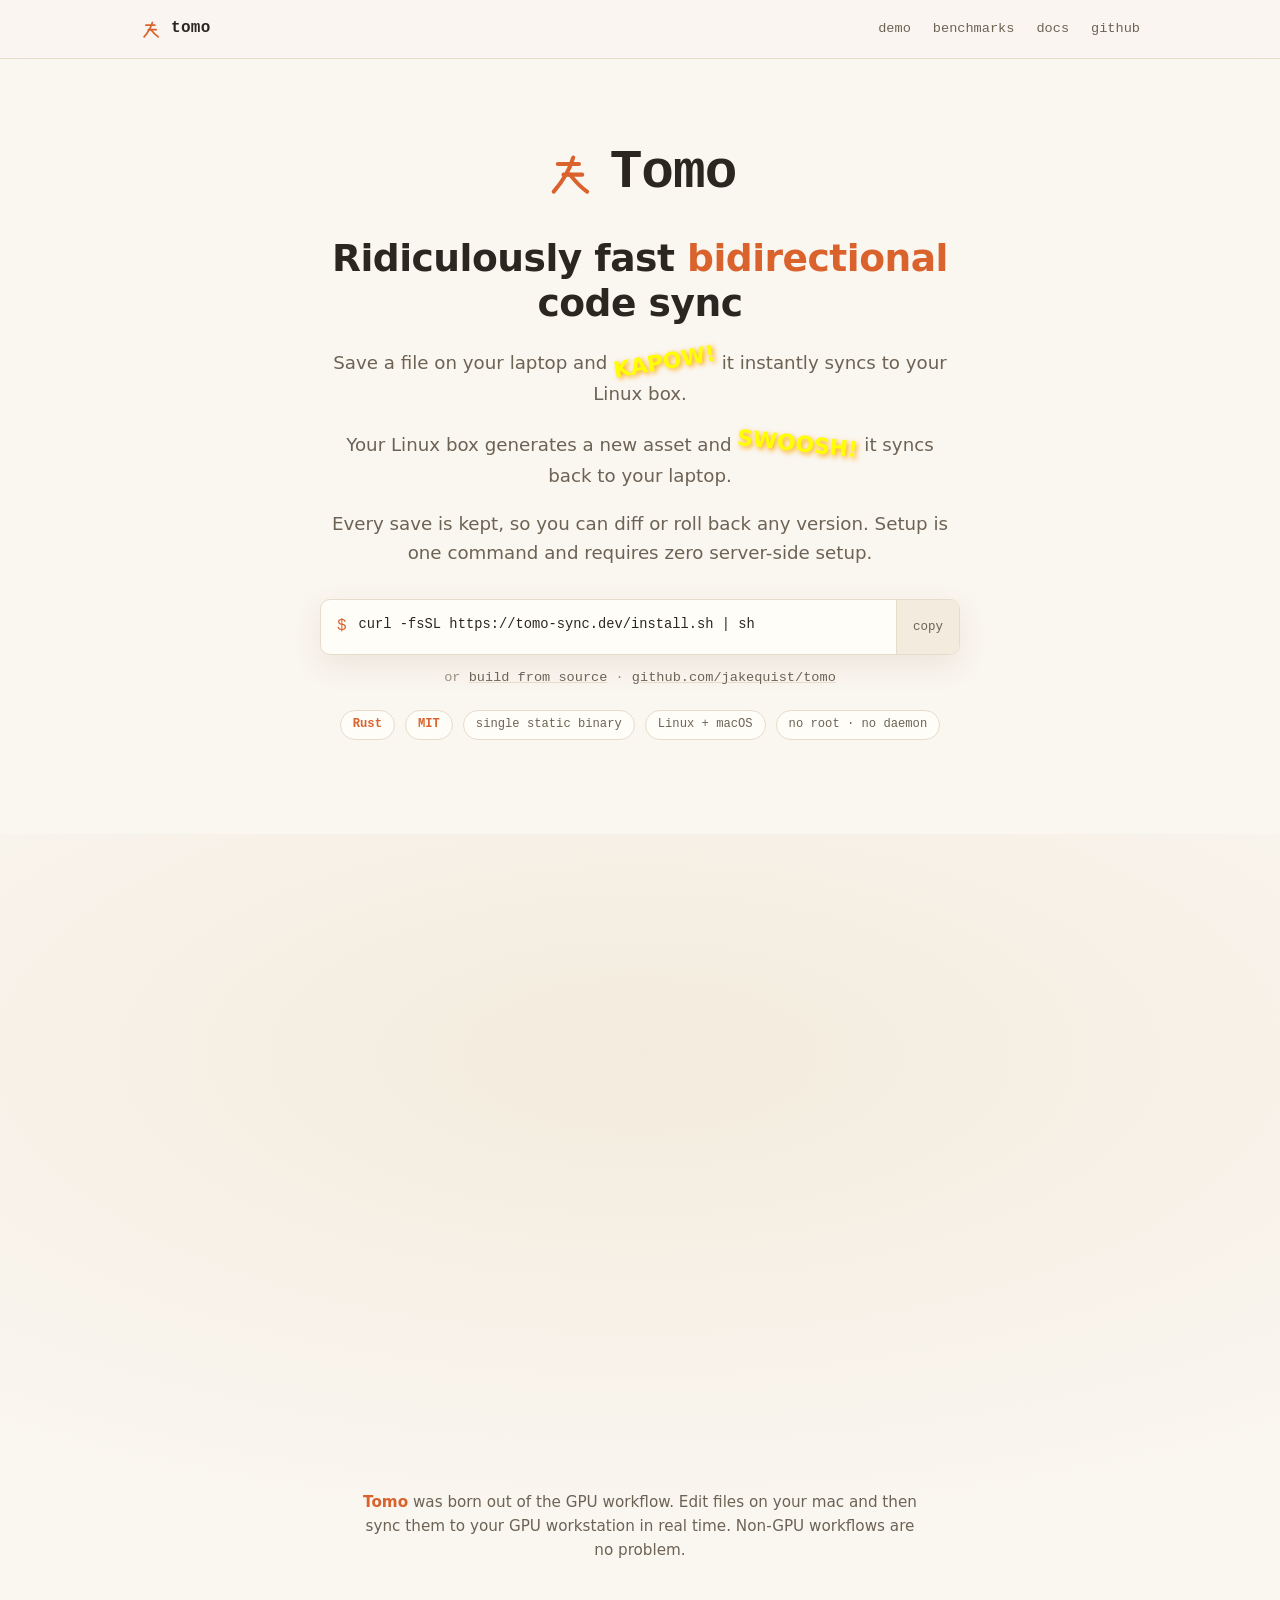
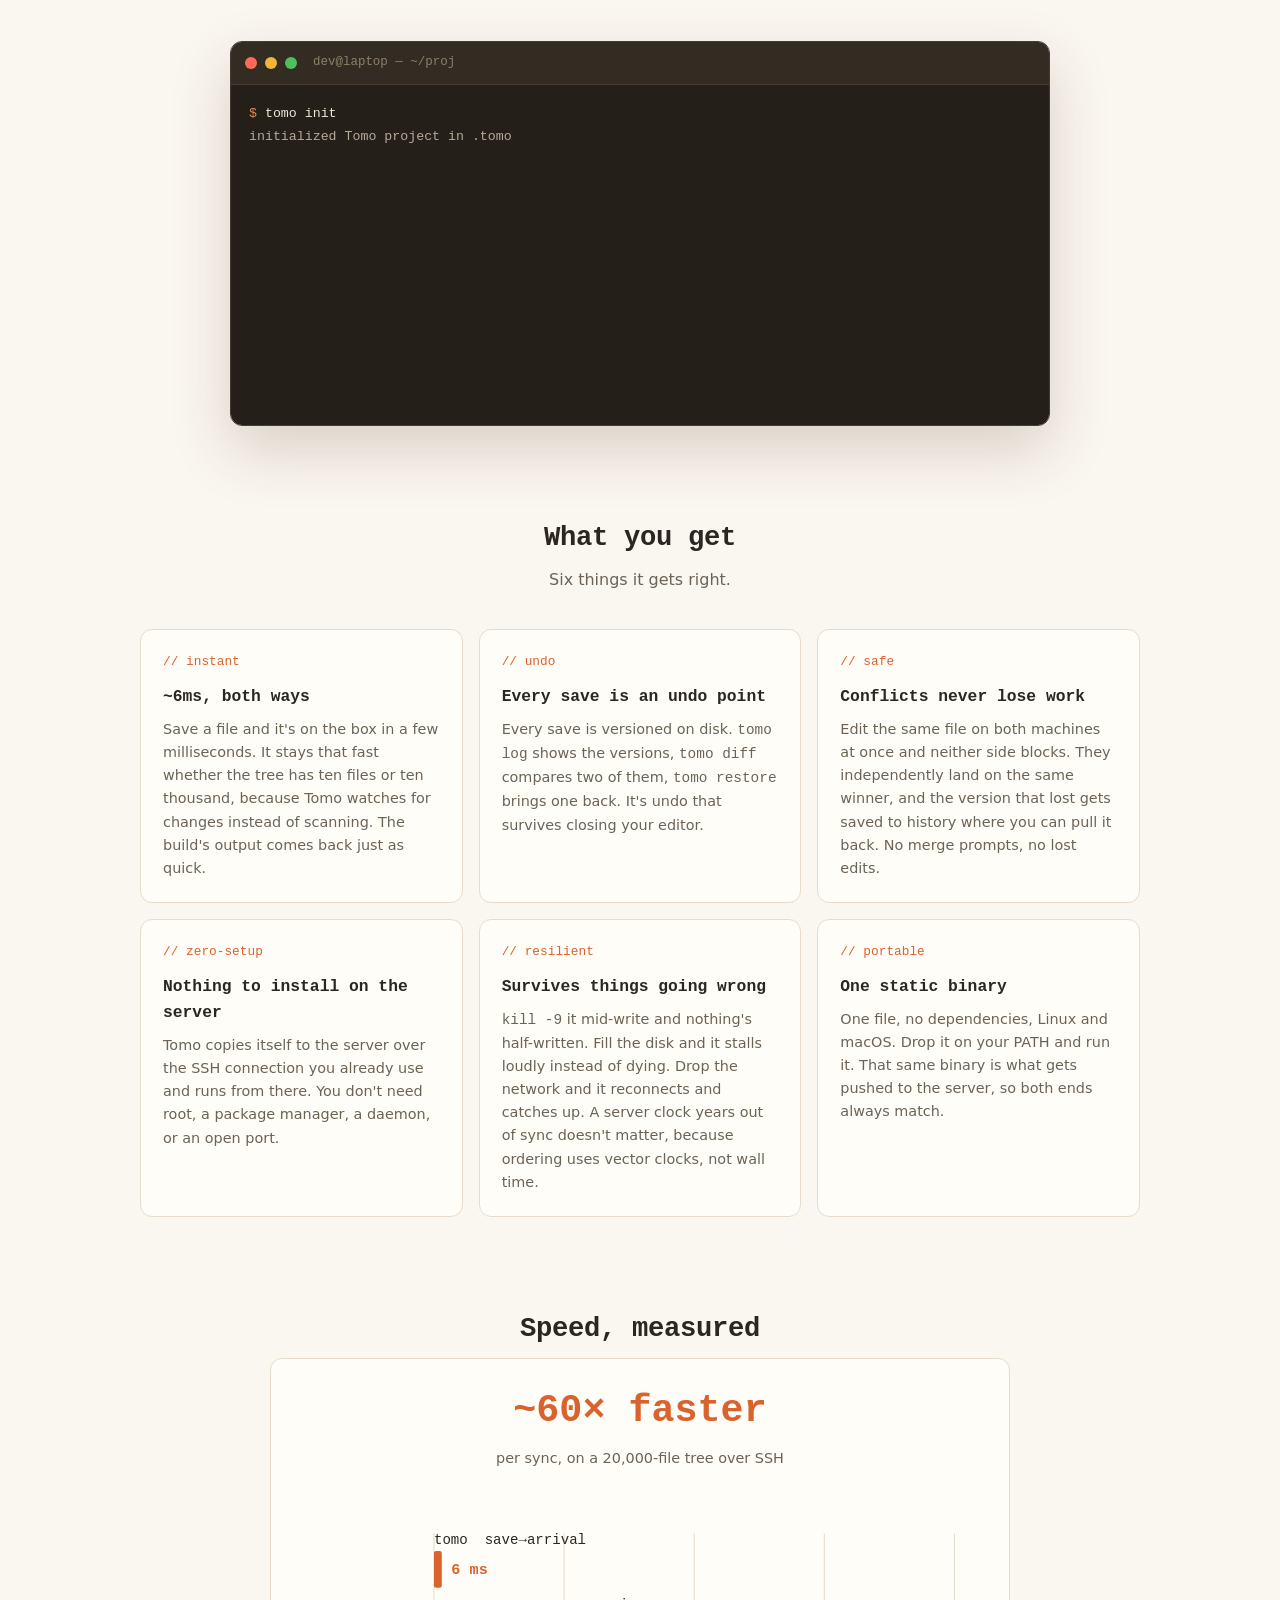
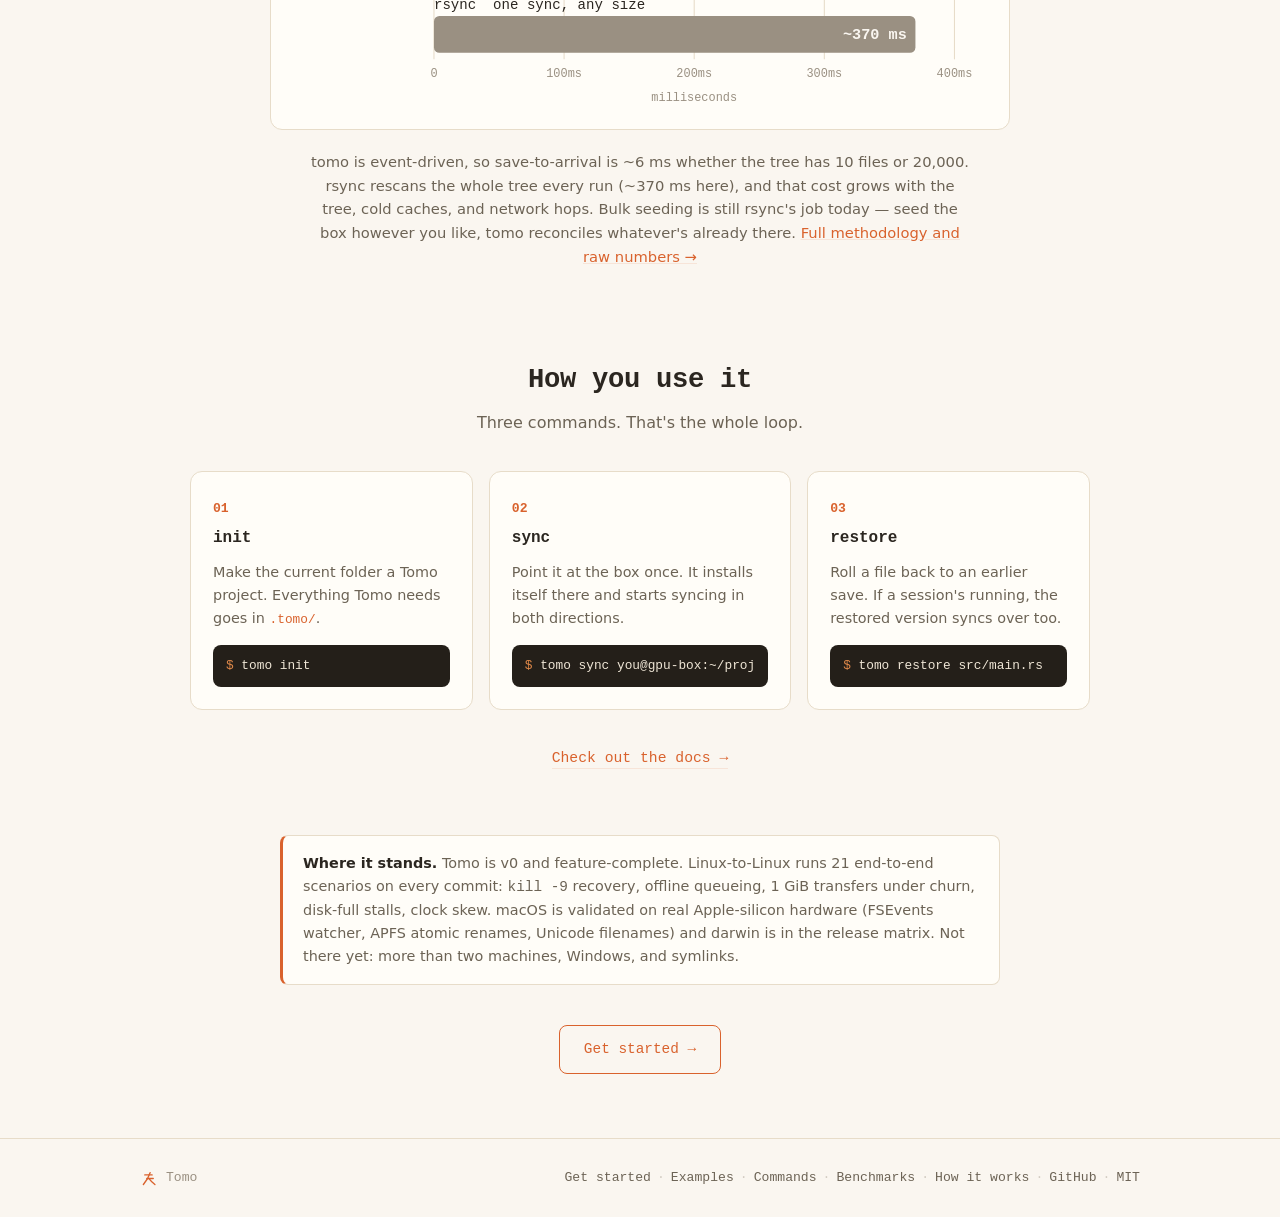
==== commit 30c5fa88: "docs update" ====
--- a/site/index.html
+++ b/site/index.html
@@ -58,6 +58,8 @@
   /* the 友 mark — hand-drawn strokes, renders identically with no CJK font */
   .mark{display:inline-block;vertical-align:middle;color:var(--accent);flex:0 0 auto}
 
+  .accent {color:var(--accent); font-weight: 700}
+
   /* nav */
   nav{border-bottom:1px solid var(--line);position:sticky;top:0;background:color-mix(in srgb,var(--bg) 90%,transparent);backdrop-filter:blur(8px);z-index:20}
   nav .wrap{display:flex;align-items:center;justify-content:space-between;height:58px}
@@ -213,7 +215,9 @@
       <h1>Tomo</h1>
     </div>
     <p class="headline">Ridiculously fast <b>bidirectional</b> code sync</p>
-    <p class="sub">Save a file on your laptop and it's on your Linux box in about 6 milliseconds. Build artifacts come back the same way. Every save is kept, so you can diff or roll back any version. Setup is one command, and the server needs nothing installed.</p>
+    <p class="sub">Save a file on your laptop and <b style="color:yellow; display: inline-block; font-size: 120%; transform: rotate(-10deg); text-shadow: 2px 2px 5px #fa0">KAPOW!</b> it instantly syncs to your Linux box. </p>
+    <p class="sub">Your Linux box generates a new asset and <b style="color:yellow; display: inline-block; font-size: 120%; transform: rotate(6deg); text-shadow: 2px 2px 5px #fa0">SWOOSH!</b> it syncs back to your laptop. </p>
+    <p class="sub">Every save is kept, so you can diff or roll back any version. Setup is one command and requires zero server-side setup.</p>
 
     <div class="install">
       <div class="cmd-row">
@@ -239,12 +243,11 @@
     <source srcset="assets/bliss-sm.png" media="(max-width: 700px)">
     <img src="assets/bliss.png" width="1672" height="941" alt="A developer at a cozy floating-island desk with a laptop, a sleeping cat and flowers, joined by a glowing stream to a floating GPU tower running Linux" decoding="async" fetchpriority="high">
   </picture>
-  <p class="art-caption" id="art-caption">Left island is your laptop, right is the GPU box. Your edits go one way, the build artifacts come back the other.</p>
+  <p class="art-caption" id="art-caption"><span class="accent">Tomo</span> was born out of the GPU workflow.  Edit files on your mac and then sync them to your GPU workstation in real time.  Non-GPU workflows are no problem.</p>
 </section>
 
 <section class="demo" id="demo">
   <div class="wrap">
-    <p class="section-eyebrow">a session, start to finish</p>
     <div class="terminal">
       <div class="term-bar">
         <span class="dot r"></span><span class="dot y"></span><span class="dot g"></span>
@@ -297,7 +300,6 @@
 <section class="bench" id="benchmarks">
   <div class="wrap">
     <h2>Speed, measured</h2>
-    <p class="lead">The number you feel all day is save-to-arrival. Here's how it stacks up against rsync.</p>
     <div class="chart-wrap">
       <div class="headnum"><span class="x">~60&times; faster</span><span class="cap">per sync, on a 20,000-file tree over SSH</span></div>
       <svg viewBox="0 0 640 210" role="img" aria-label="Bar chart on a linear scale: tomo save-to-arrival is about 6 milliseconds — a sliver — while rsync is about 370 milliseconds per sync.">
@@ -356,20 +358,13 @@
         <code><span class="p">$ </span>tomo restore src/main.rs</code>
       </div>
     </div>
-    <p class="teaser"><a href="docs/how-it-works.html">Want the details? The internals docs cover the engine and the storage →</a></p>
+    <p class="teaser"><a href="docs/">Check out the docs →</a></p>
 
     <div class="honesty">
       <b>Where it stands.</b> Tomo is v0 and feature-complete. Linux-to-Linux runs 21 end-to-end scenarios on every commit: <code>kill -9</code> recovery, offline queueing, 1&nbsp;GiB transfers under churn, disk-full stalls, clock skew. macOS is validated on real Apple-silicon hardware (FSEvents watcher, APFS atomic renames, Unicode filenames) and darwin is in the release matrix. Not there yet: more than two machines, Windows, and symlinks.
     </div>
   </div>
 </section>
-
-<div class="cred">
-  <b>21/21</b> end-to-end acceptance scenarios
-  <span class="sep">·</span> <b>553</b> tests
-  <span class="sep">·</span> property-tested core
-  <span class="sep">·</span> <b>MIT</b>
-</div>
 
 <div class="cta">
   <a class="btn" href="docs/index.html">Get started →</a>
@@ -379,7 +374,7 @@
   <div class="wrap">
     <div class="foot-brand">
       <svg class="mark" width="18" height="18" viewBox="0 0 64 64" role="img" aria-label="tomo mark" fill="none" stroke="currentColor" stroke-width="5" stroke-linecap="round" stroke-linejoin="round"><path d="M17 21H43"/><path d="M36 13Q30 34 12 55"/><path d="M24 34H47"/><path d="M32 34Q42 47 53 55"/></svg>
-      <span>Tomo — together.</span>
+      <span>Tomo</span>
     </div>
     <div class="foot-links">
       <a href="docs/index.html">Get started</a> <span class="sep">·</span>
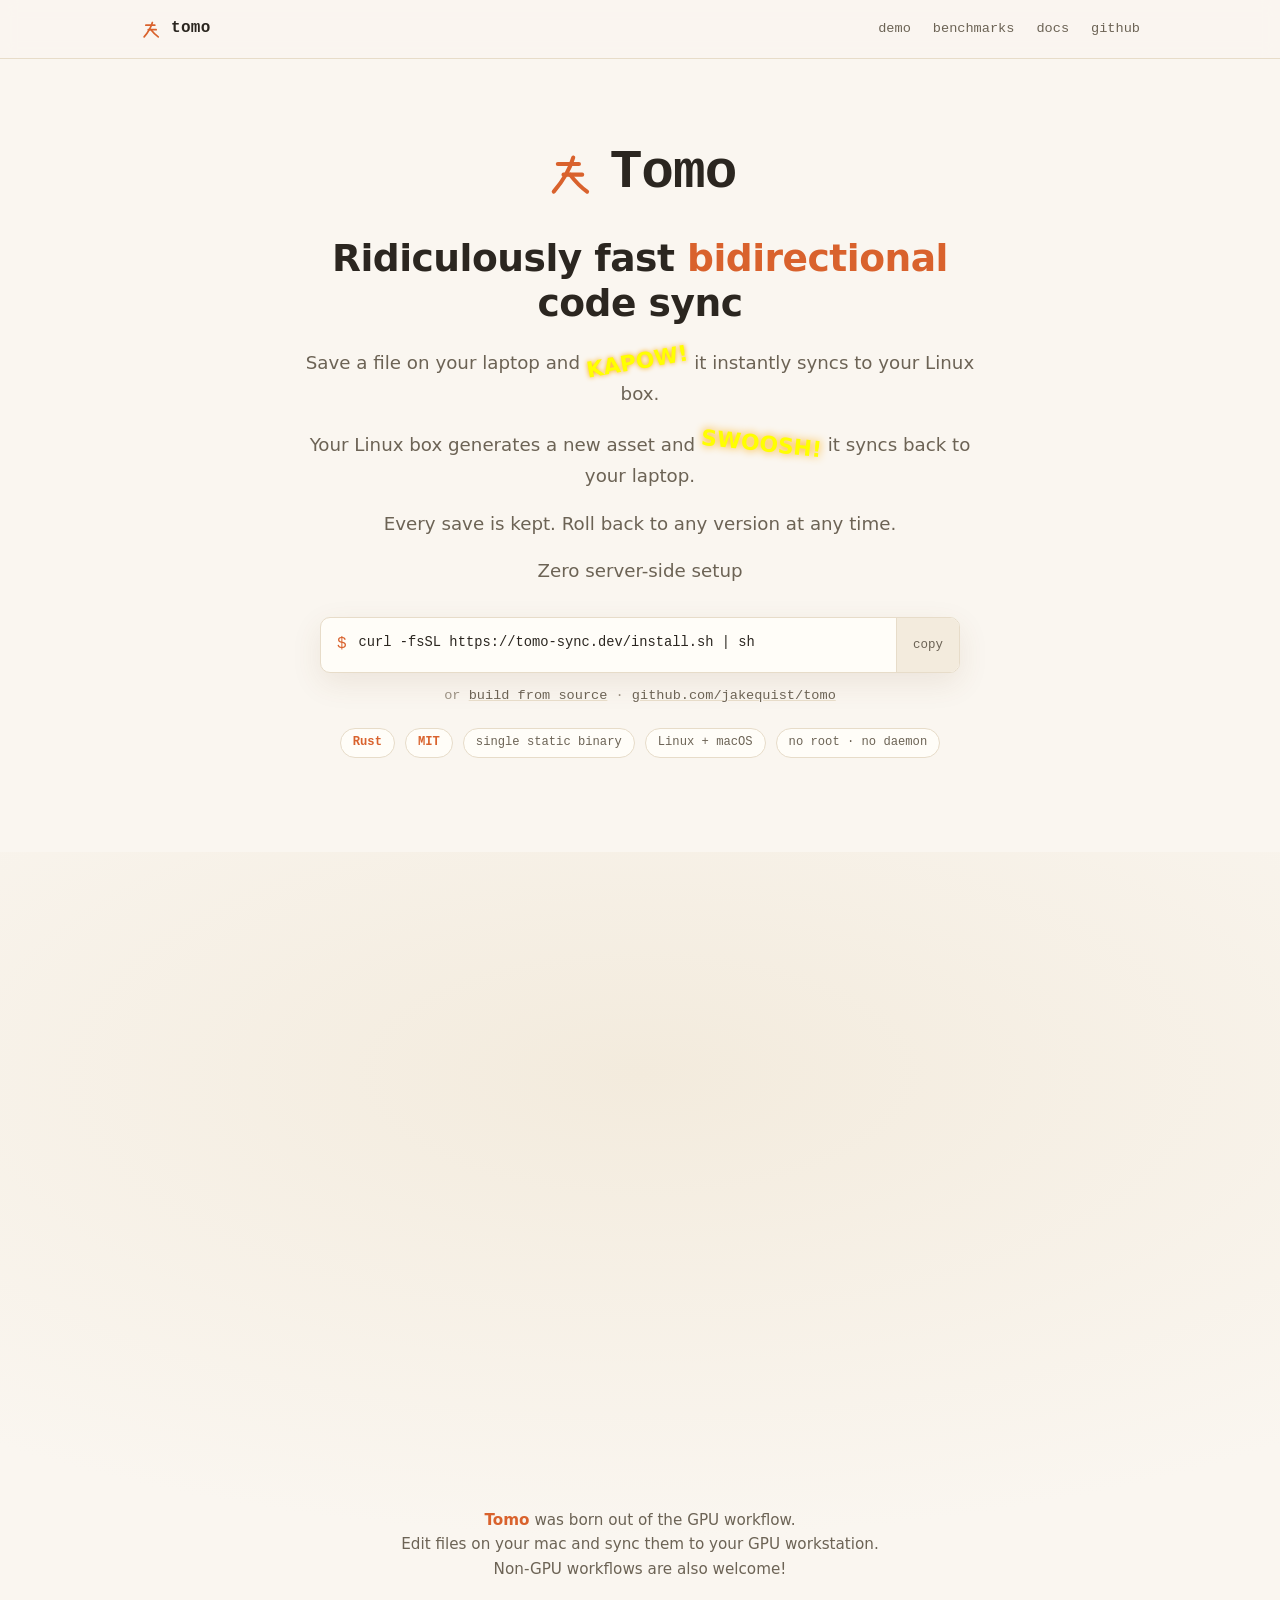
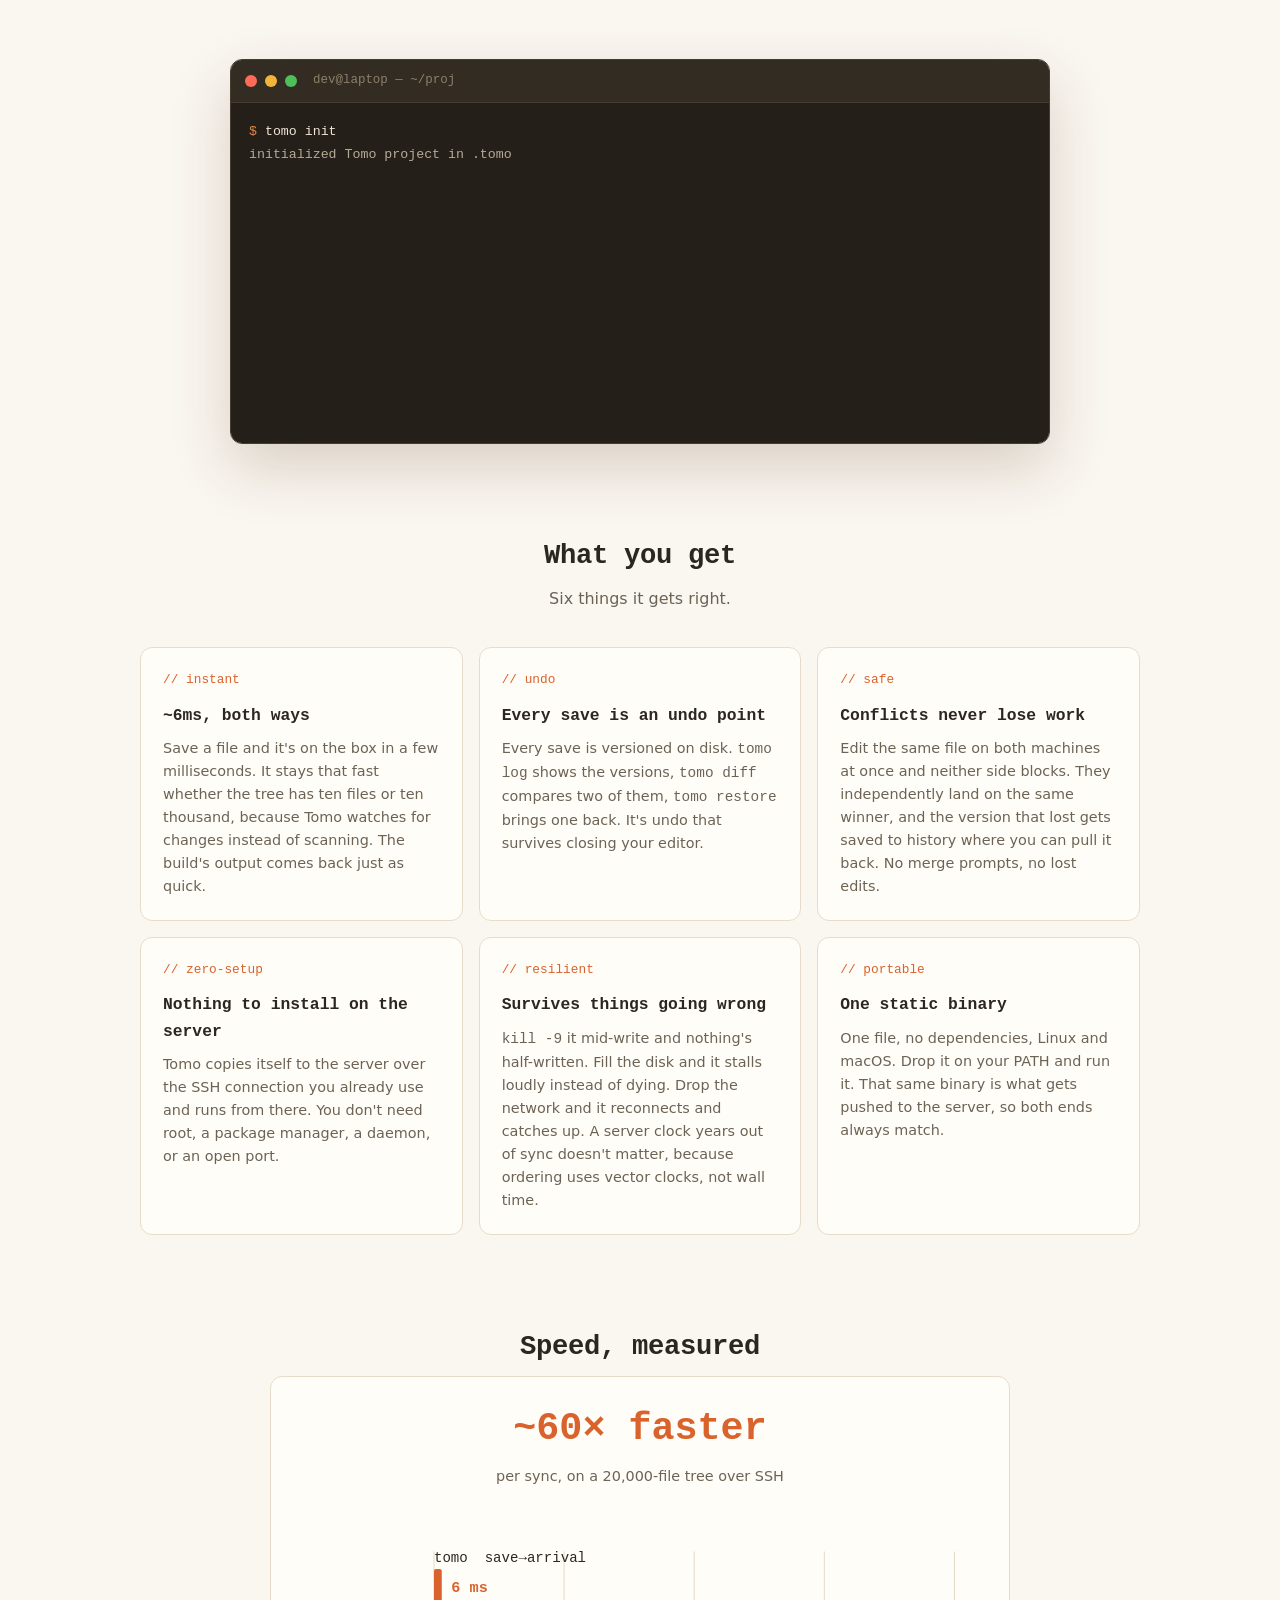
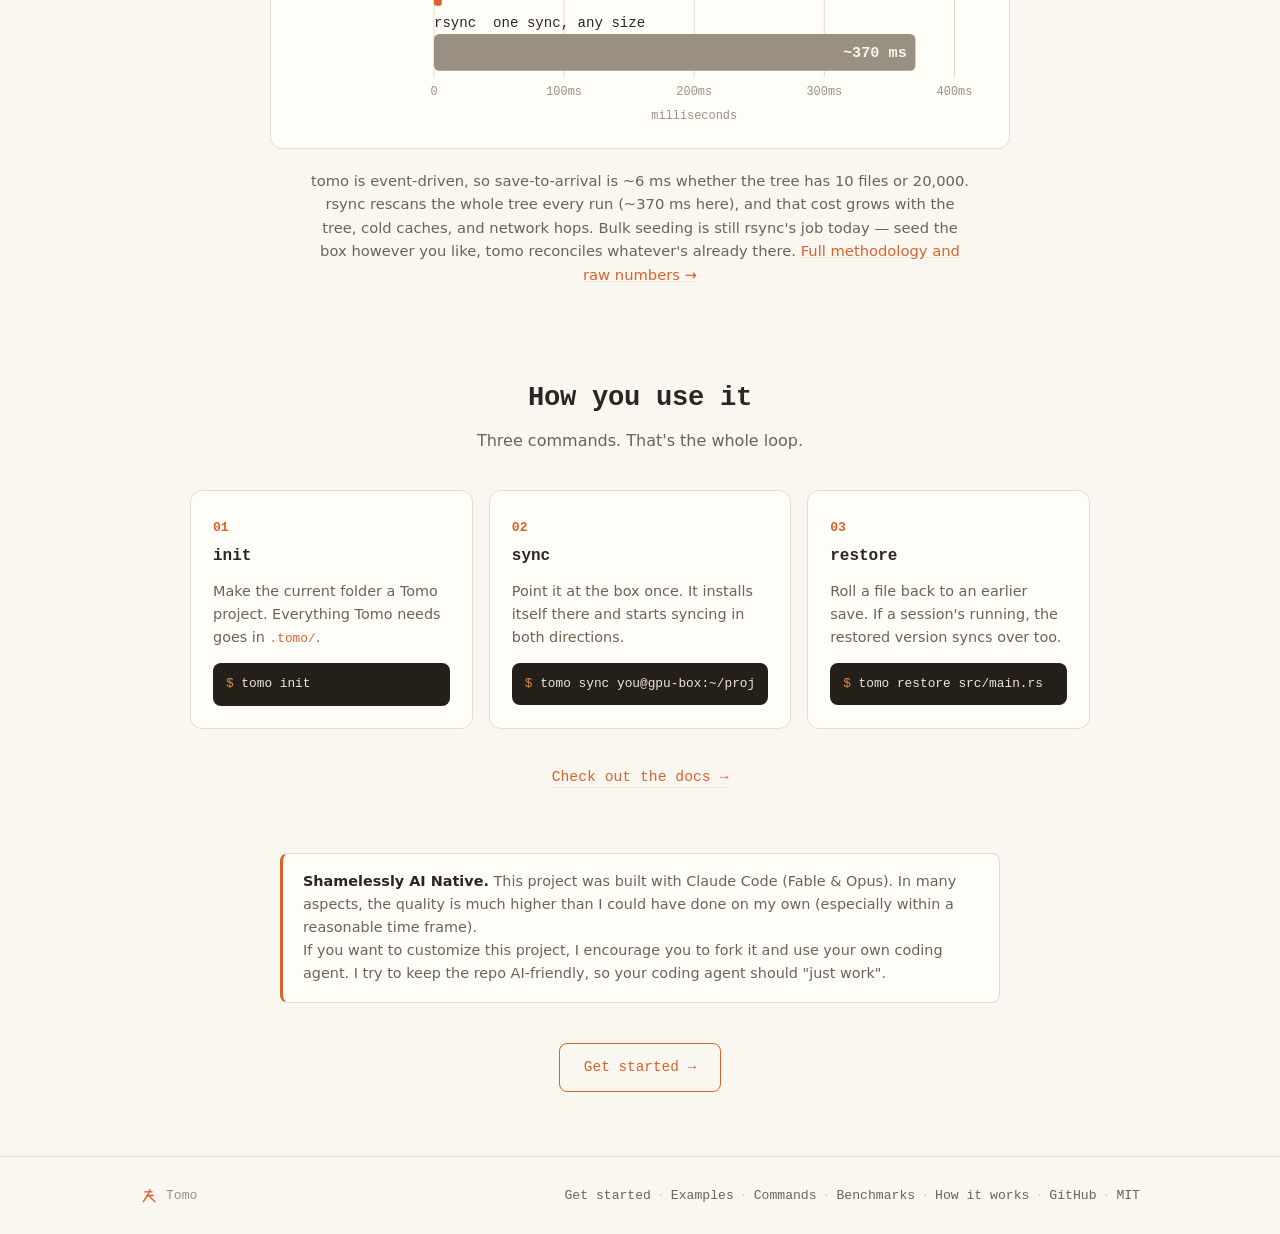
==== commit 6b61a39e: "more tweaks" ====
--- a/site/index.html
+++ b/site/index.html
@@ -75,7 +75,7 @@
   .hero .brand-lockup h1{font-family:var(--mono);font-size:clamp(2.4rem,7vw,3.4rem);margin:0;letter-spacing:-1px;font-weight:700}
   .headline{font-size:clamp(1.5rem,4.2vw,2.35rem);line-height:1.2;max-width:720px;margin:0 auto;letter-spacing:-.5px;font-weight:700}
   .headline b{color:var(--accent);font-weight:700}
-  .sub{color:var(--fg-dim);font-size:clamp(1rem,2.2vw,1.14rem);max-width:620px;margin:18px auto 0}
+  .sub{color:var(--fg-dim);font-size:clamp(1rem,2.2vw,1.14rem);max-width:690px;margin:18px auto 0}
 
   /* install box */
   .install{margin:32px auto 0;max-width:640px}
@@ -215,9 +215,11 @@
       <h1>Tomo</h1>
     </div>
     <p class="headline">Ridiculously fast <b>bidirectional</b> code sync</p>
-    <p class="sub">Save a file on your laptop and <b style="color:yellow; display: inline-block; font-size: 120%; transform: rotate(-10deg); text-shadow: 2px 2px 5px #fa0">KAPOW!</b> it instantly syncs to your Linux box. </p>
-    <p class="sub">Your Linux box generates a new asset and <b style="color:yellow; display: inline-block; font-size: 120%; transform: rotate(6deg); text-shadow: 2px 2px 5px #fa0">SWOOSH!</b> it syncs back to your laptop. </p>
-    <p class="sub">Every save is kept, so you can diff or roll back any version. Setup is one command and requires zero server-side setup.</p>
+    <p class="sub">Save a file on your laptop and <b style="color:yellow; display: inline-block; font-size: 120%; transform: rotate(-10deg); text-shadow: 0px 0px 5px #fa0">KAPOW!</b> it instantly syncs to your Linux box. </p>
+    <p class="sub">Your Linux box generates a new asset and <b style="color:yellow; display: inline-block; font-size: 120%; transform: rotate(6deg); text-shadow: 0px 0px 8px #fa0">SWOOSH!</b> it syncs back to your laptop. </p>
+    <p class="sub">Every save is kept.  Roll back to any version at any time.</p>
+    <p class="sub">Zero server-side setup</p>
+
 
     <div class="install">
       <div class="cmd-row">
@@ -243,7 +245,7 @@
     <source srcset="assets/bliss-sm.png" media="(max-width: 700px)">
     <img src="assets/bliss.png" width="1672" height="941" alt="A developer at a cozy floating-island desk with a laptop, a sleeping cat and flowers, joined by a glowing stream to a floating GPU tower running Linux" decoding="async" fetchpriority="high">
   </picture>
-  <p class="art-caption" id="art-caption"><span class="accent">Tomo</span> was born out of the GPU workflow.  Edit files on your mac and then sync them to your GPU workstation in real time.  Non-GPU workflows are no problem.</p>
+  <p class="art-caption" id="art-caption"><span class="accent">Tomo</span> was born out of the GPU workflow.<br/>Edit files on your mac and sync them to your GPU workstation.<br/>Non-GPU workflows are also welcome!</p>
 </section>
 
 <section class="demo" id="demo">
@@ -361,7 +363,11 @@
     <p class="teaser"><a href="docs/">Check out the docs →</a></p>
 
     <div class="honesty">
-      <b>Where it stands.</b> Tomo is v0 and feature-complete. Linux-to-Linux runs 21 end-to-end scenarios on every commit: <code>kill -9</code> recovery, offline queueing, 1&nbsp;GiB transfers under churn, disk-full stalls, clock skew. macOS is validated on real Apple-silicon hardware (FSEvents watcher, APFS atomic renames, Unicode filenames) and darwin is in the release matrix. Not there yet: more than two machines, Windows, and symlinks.
+      <b>Shamelessly AI Native.</b>
+      This project was built with Claude Code (Fable &amp; Opus).  In many aspects, the quality is much higher than I could have done on my own (especially within a reasonable time frame).
+      <br/>
+      If you want to customize this project, I encourage you to fork it and use your own coding agent.
+      I try to keep the repo AI-friendly, so your coding agent should "just work".
     </div>
   </div>
 </section>
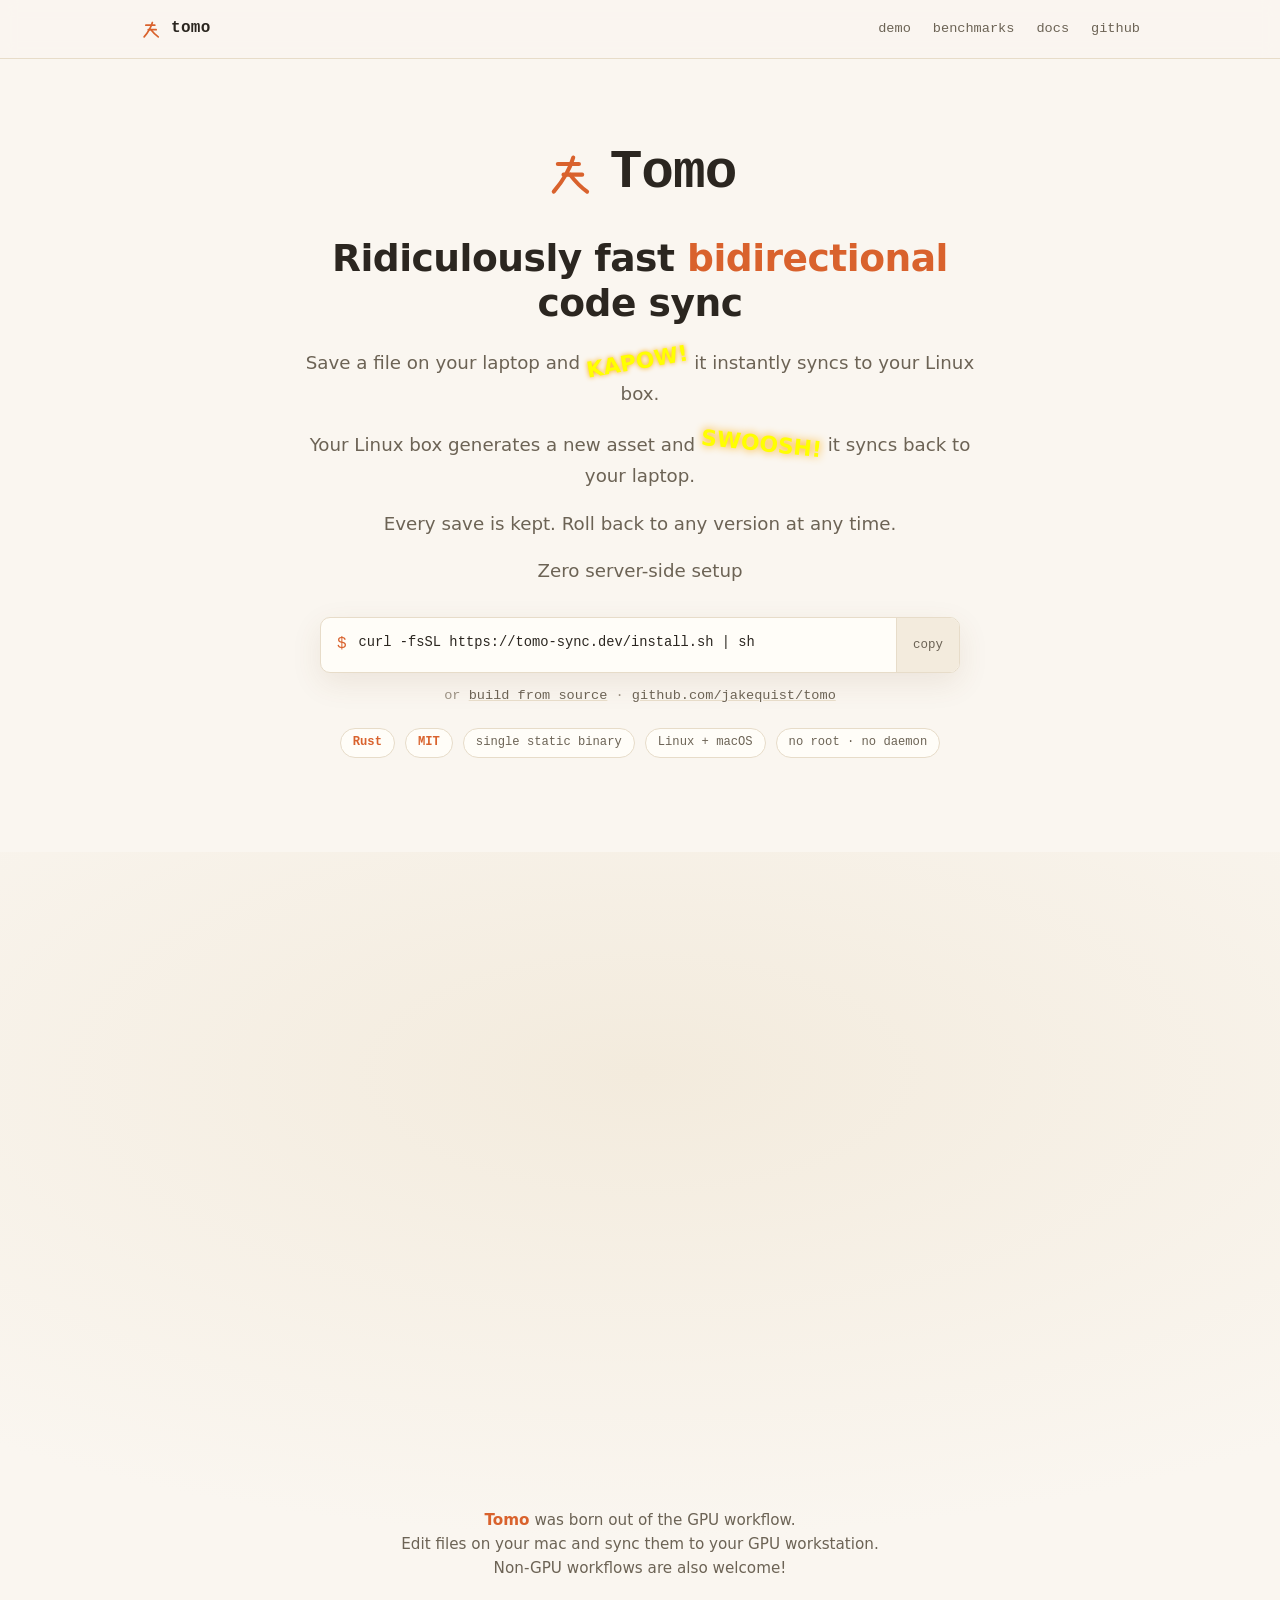
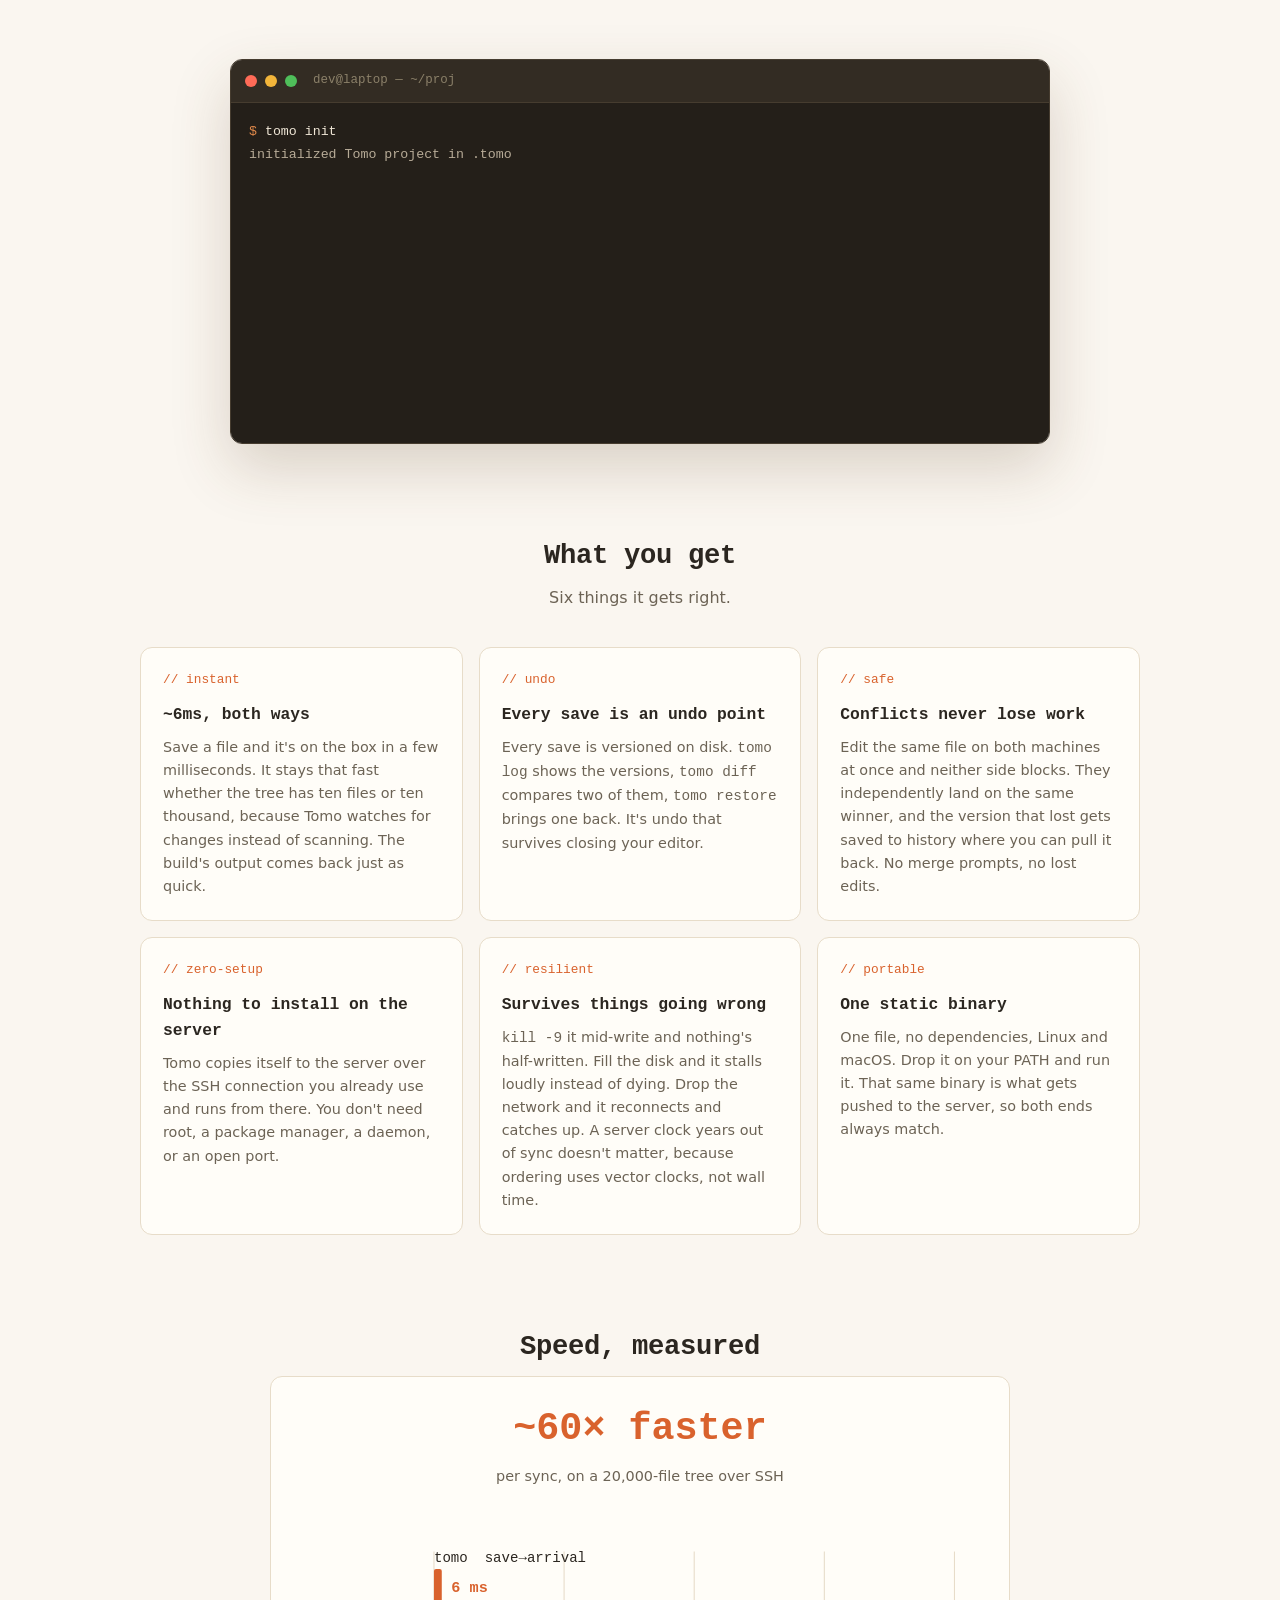
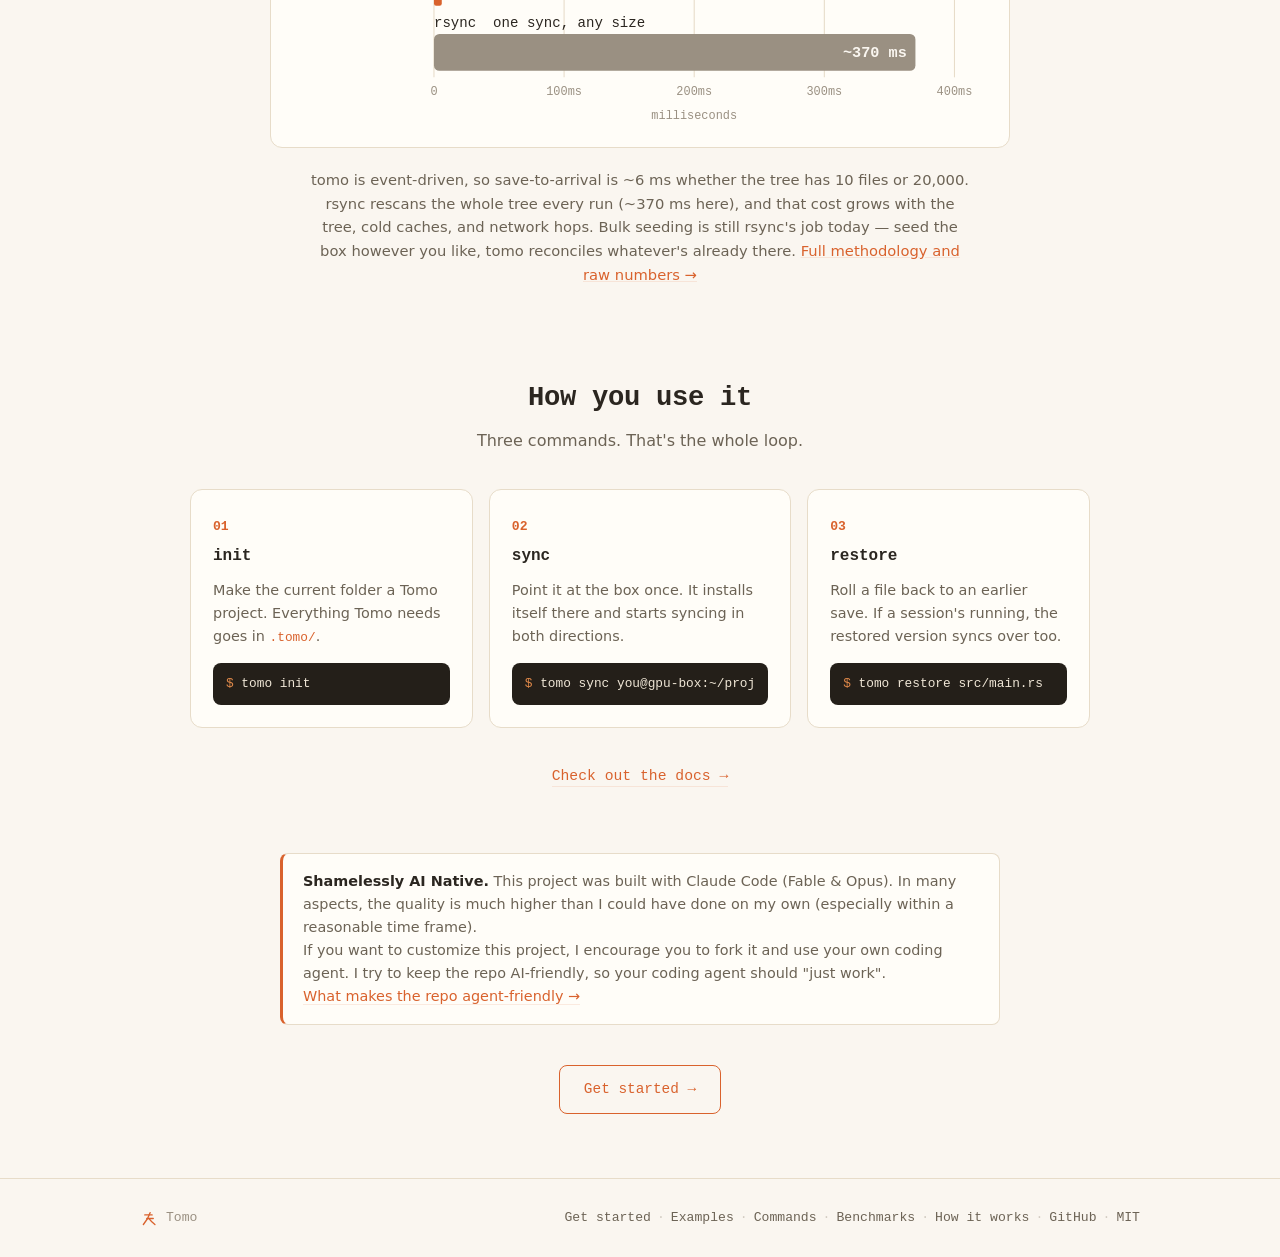
==== commit 2df12972: "Add AI-native column and 'Built to be forked' section to compared page The table now answers 'can my" ====
--- a/site/index.html
+++ b/site/index.html
@@ -368,6 +368,8 @@
       <br/>
       If you want to customize this project, I encourage you to fork it and use your own coding agent.
       I try to keep the repo AI-friendly, so your coding agent should "just work".
+      <br/>
+      <a href="docs/compared.html#ai-native" style="color:var(--accent);text-decoration:none;border-bottom:1px solid var(--accent-soft)">What makes the repo agent-friendly →</a>
     </div>
   </div>
 </section>
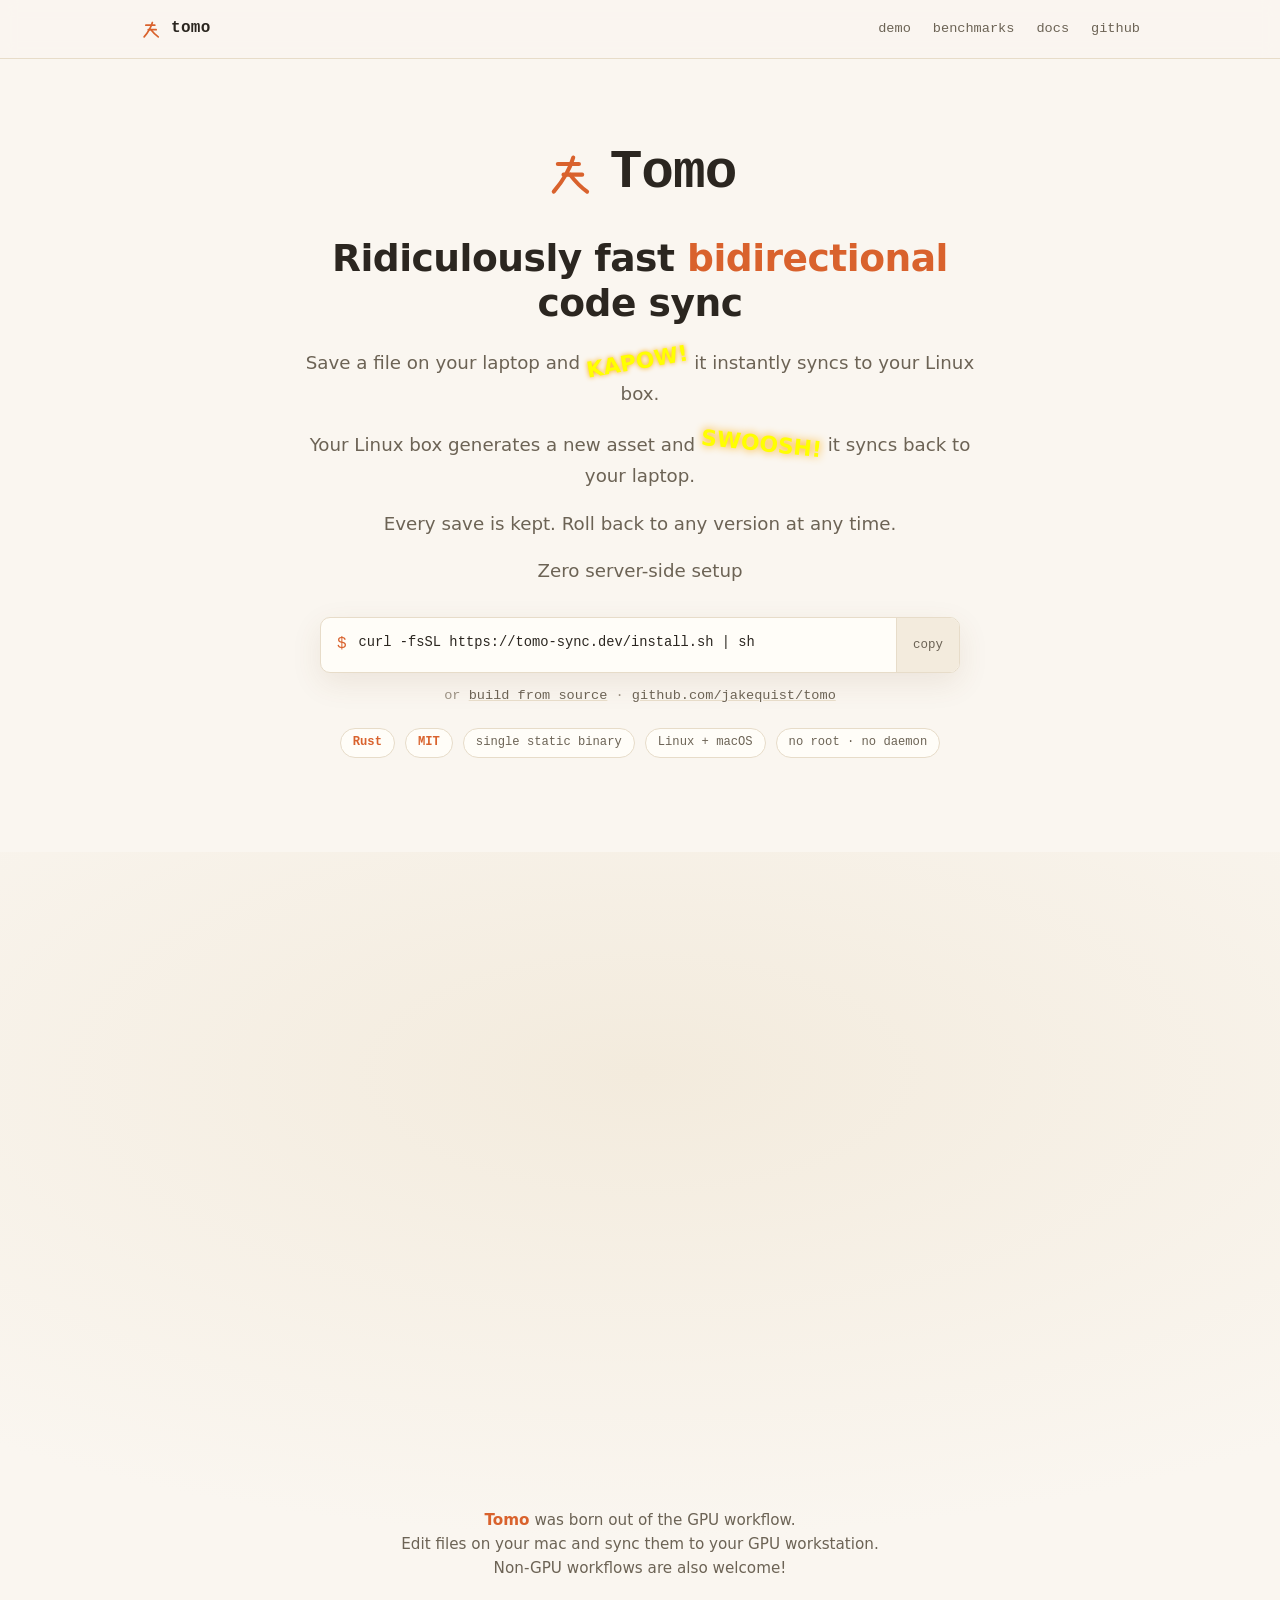
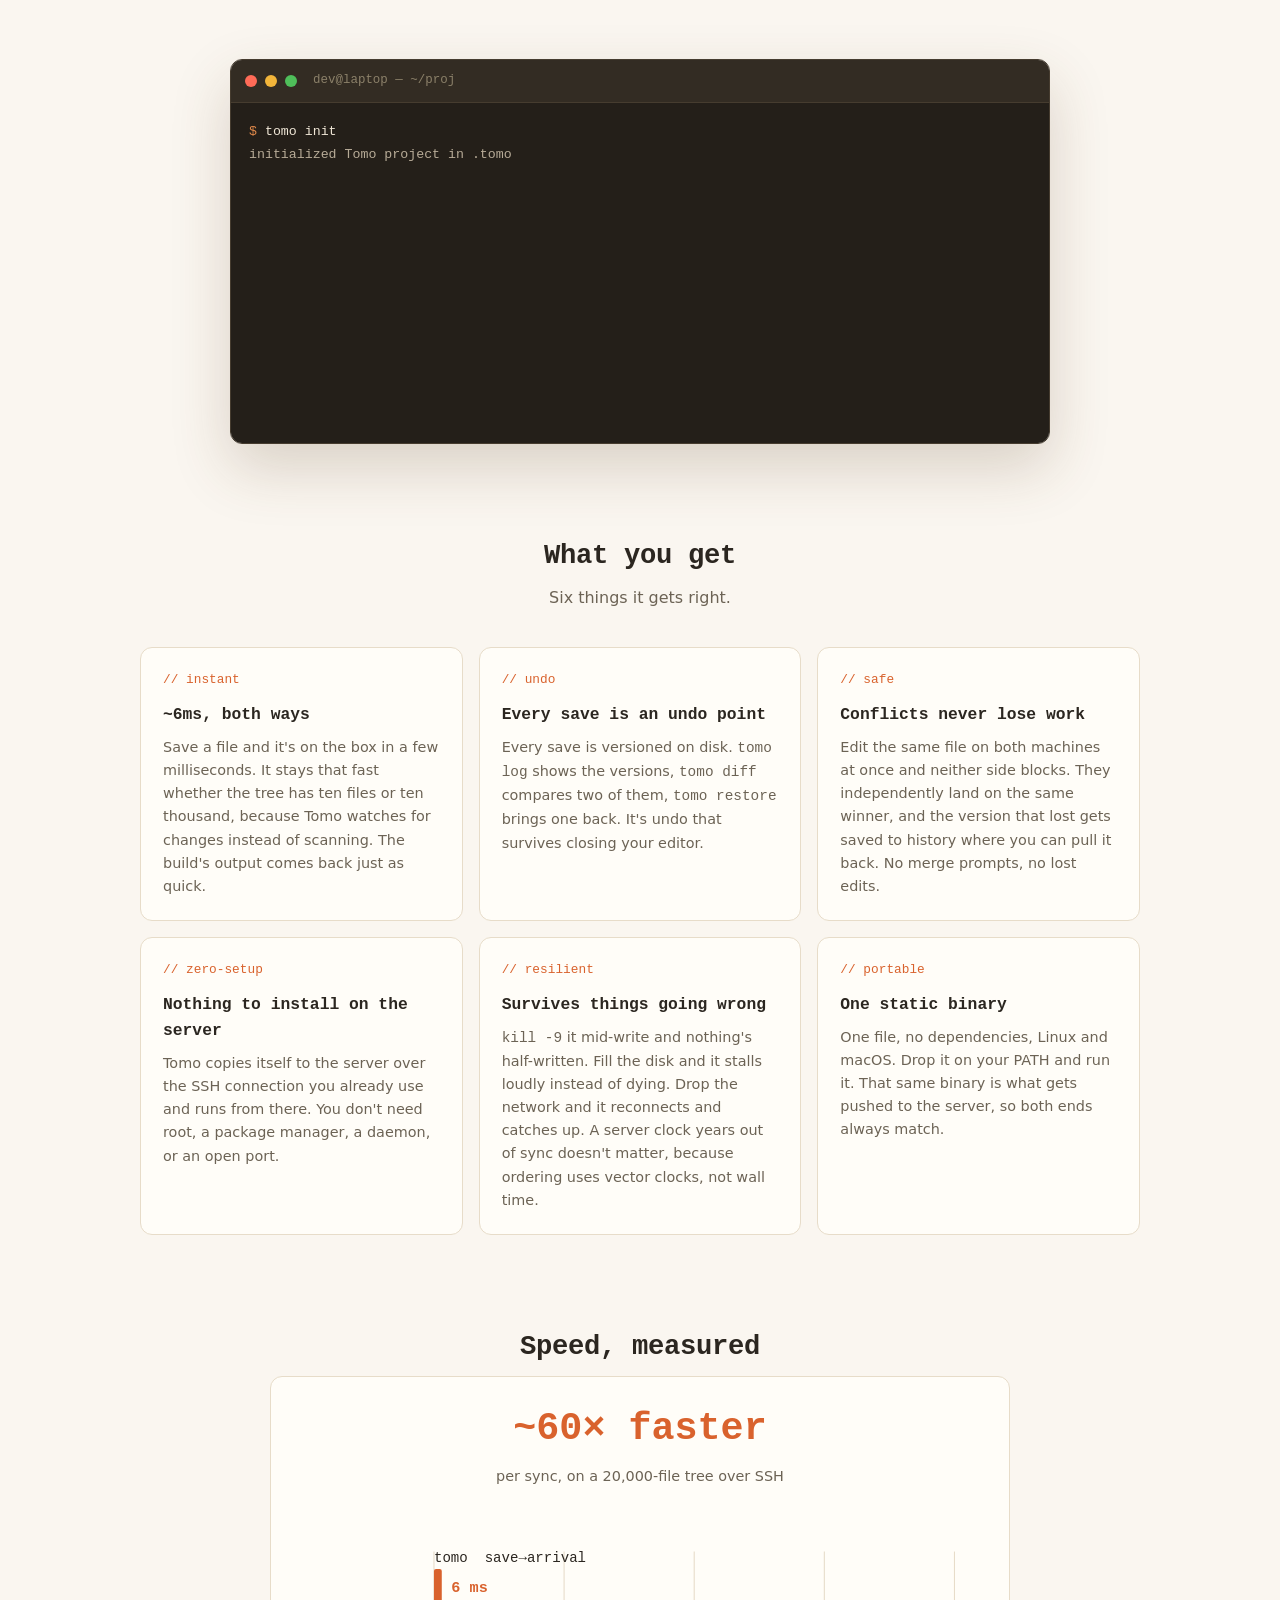
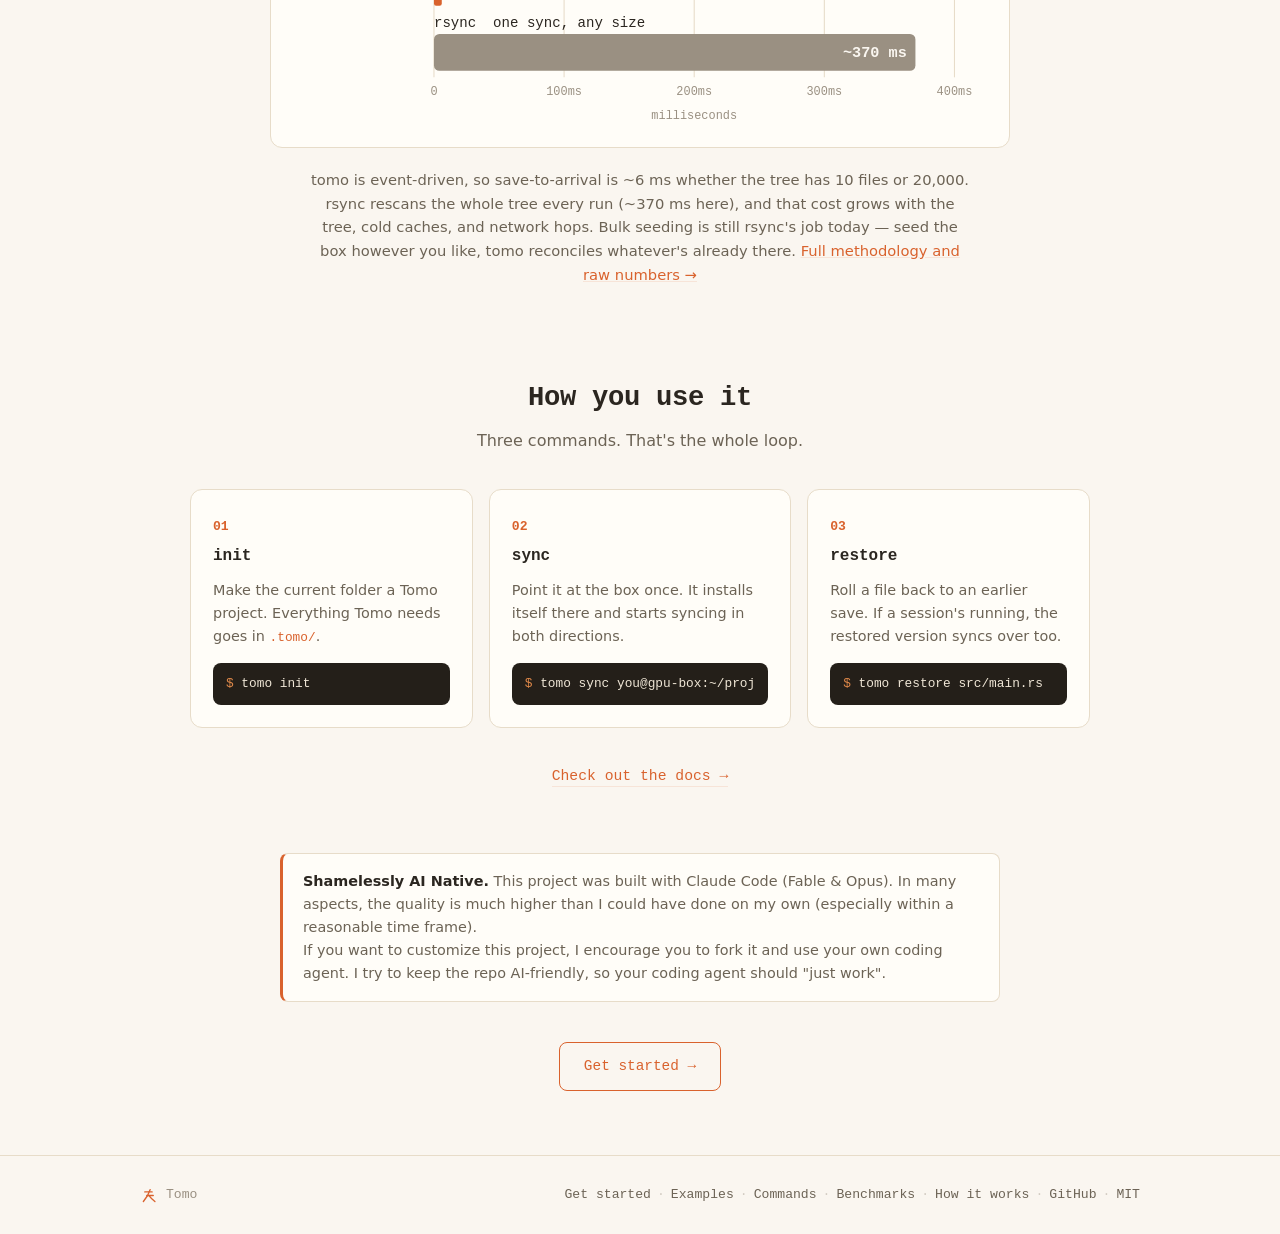
==== commit aeefd09a: "Merge pull request #30 from jakequist/jake/docs Homepage copy tweaks (jake/docs)" ====
--- a/site/index.html
+++ b/site/index.html
@@ -368,8 +368,6 @@
       <br/>
       If you want to customize this project, I encourage you to fork it and use your own coding agent.
       I try to keep the repo AI-friendly, so your coding agent should "just work".
-      <br/>
-      <a href="docs/compared.html#ai-native" style="color:var(--accent);text-decoration:none;border-bottom:1px solid var(--accent-soft)">What makes the repo agent-friendly →</a>
     </div>
   </div>
 </section>
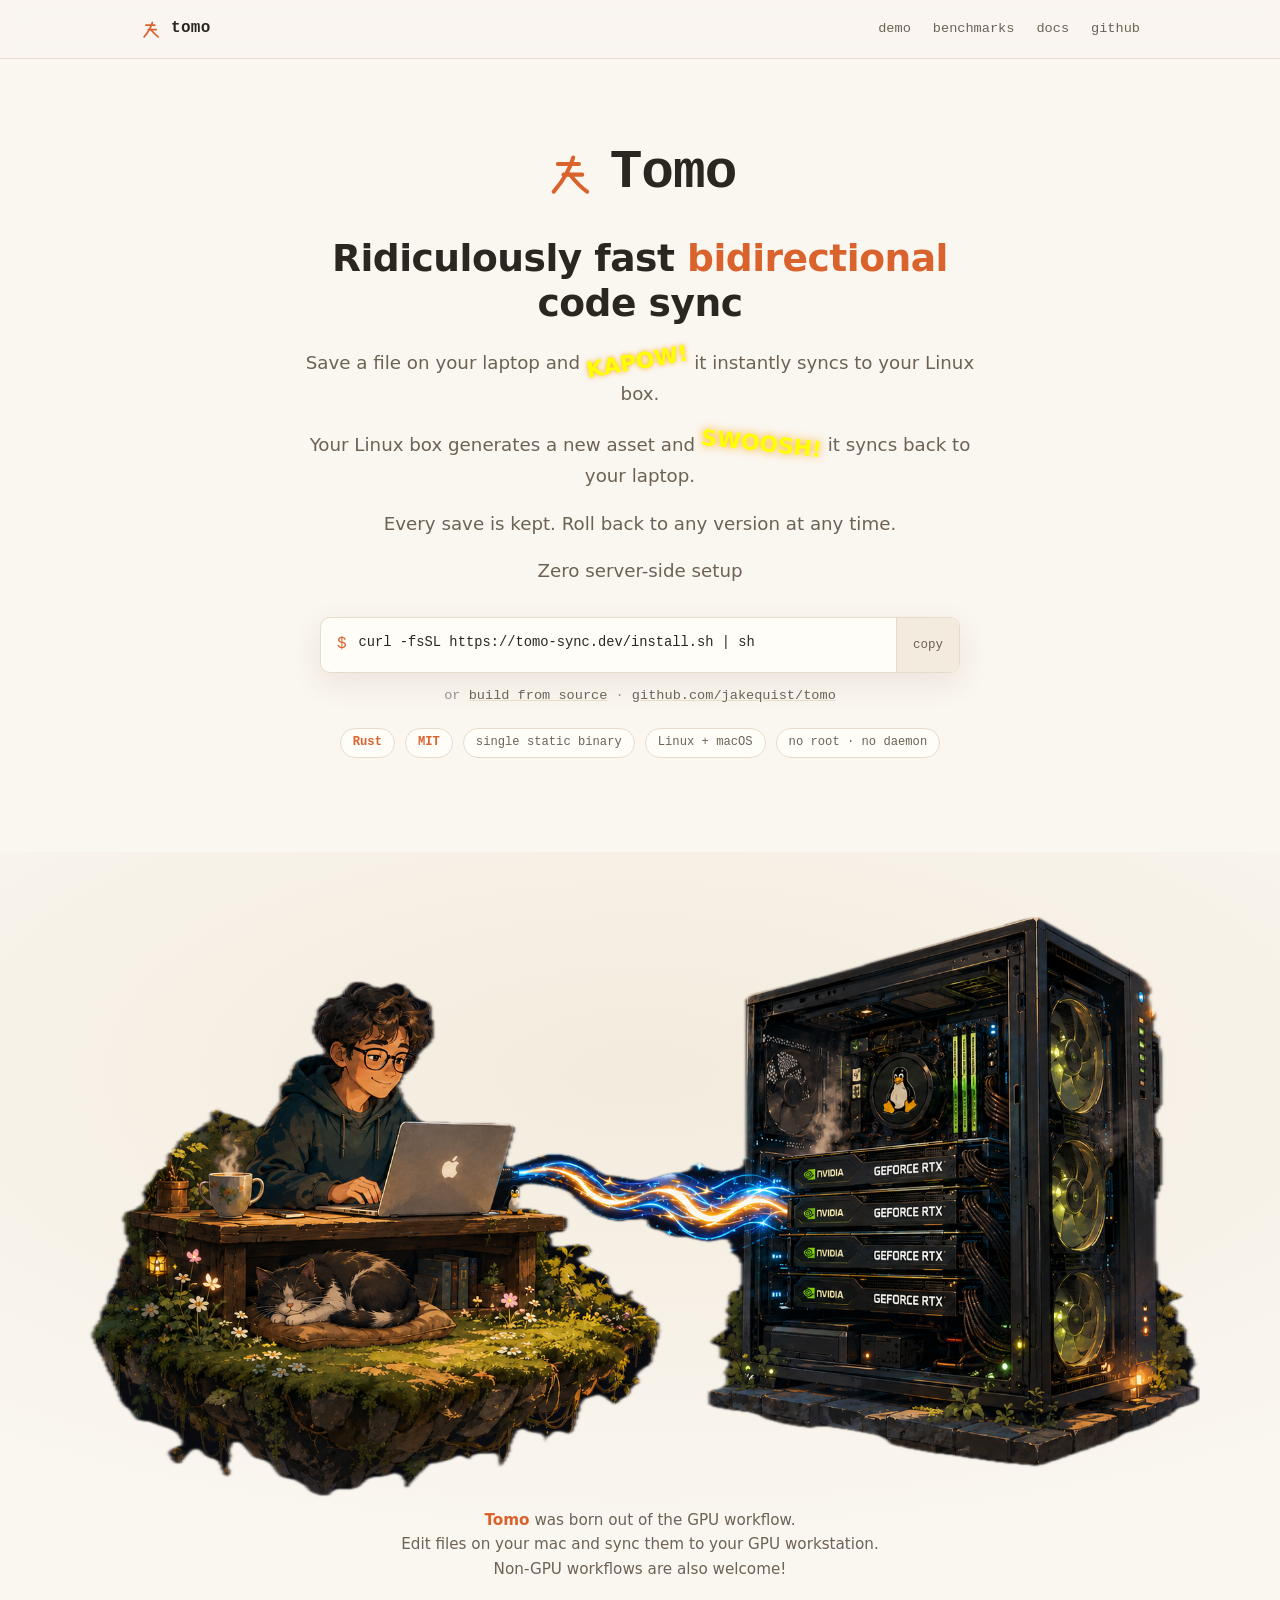
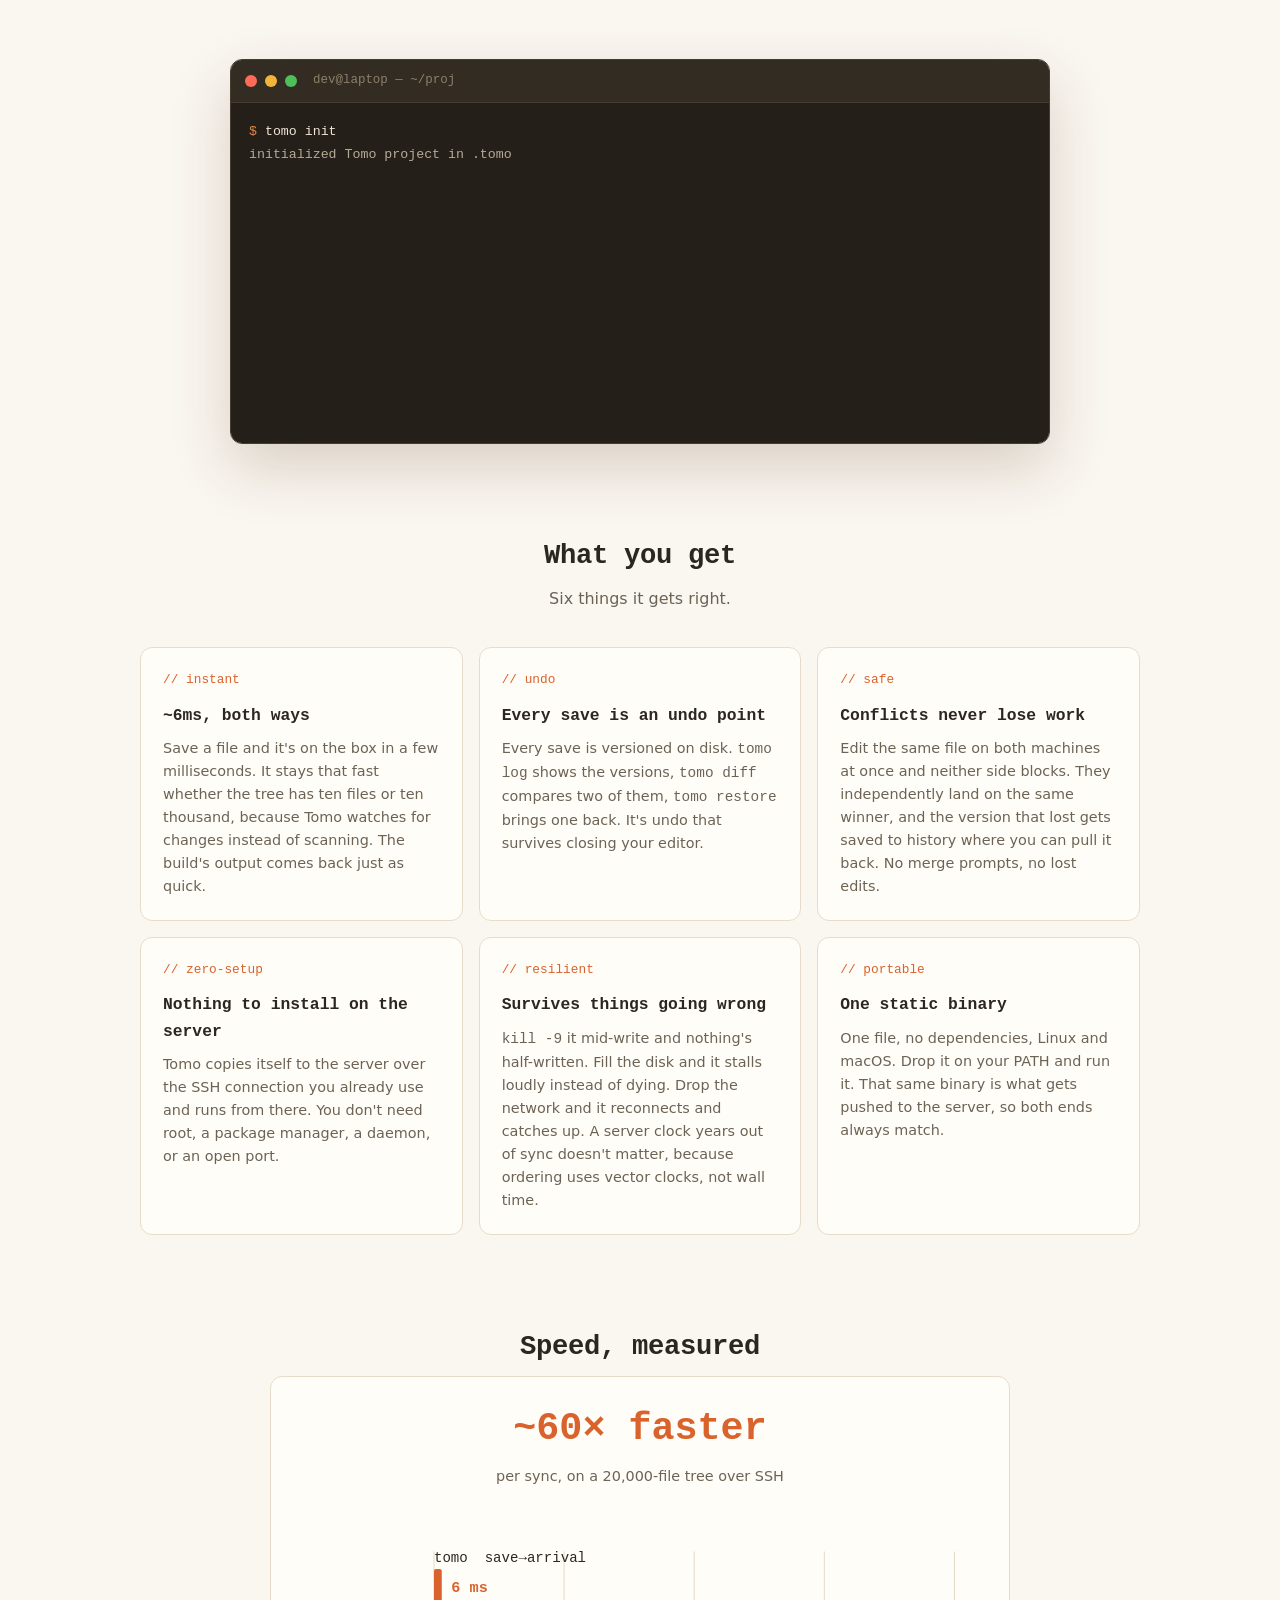
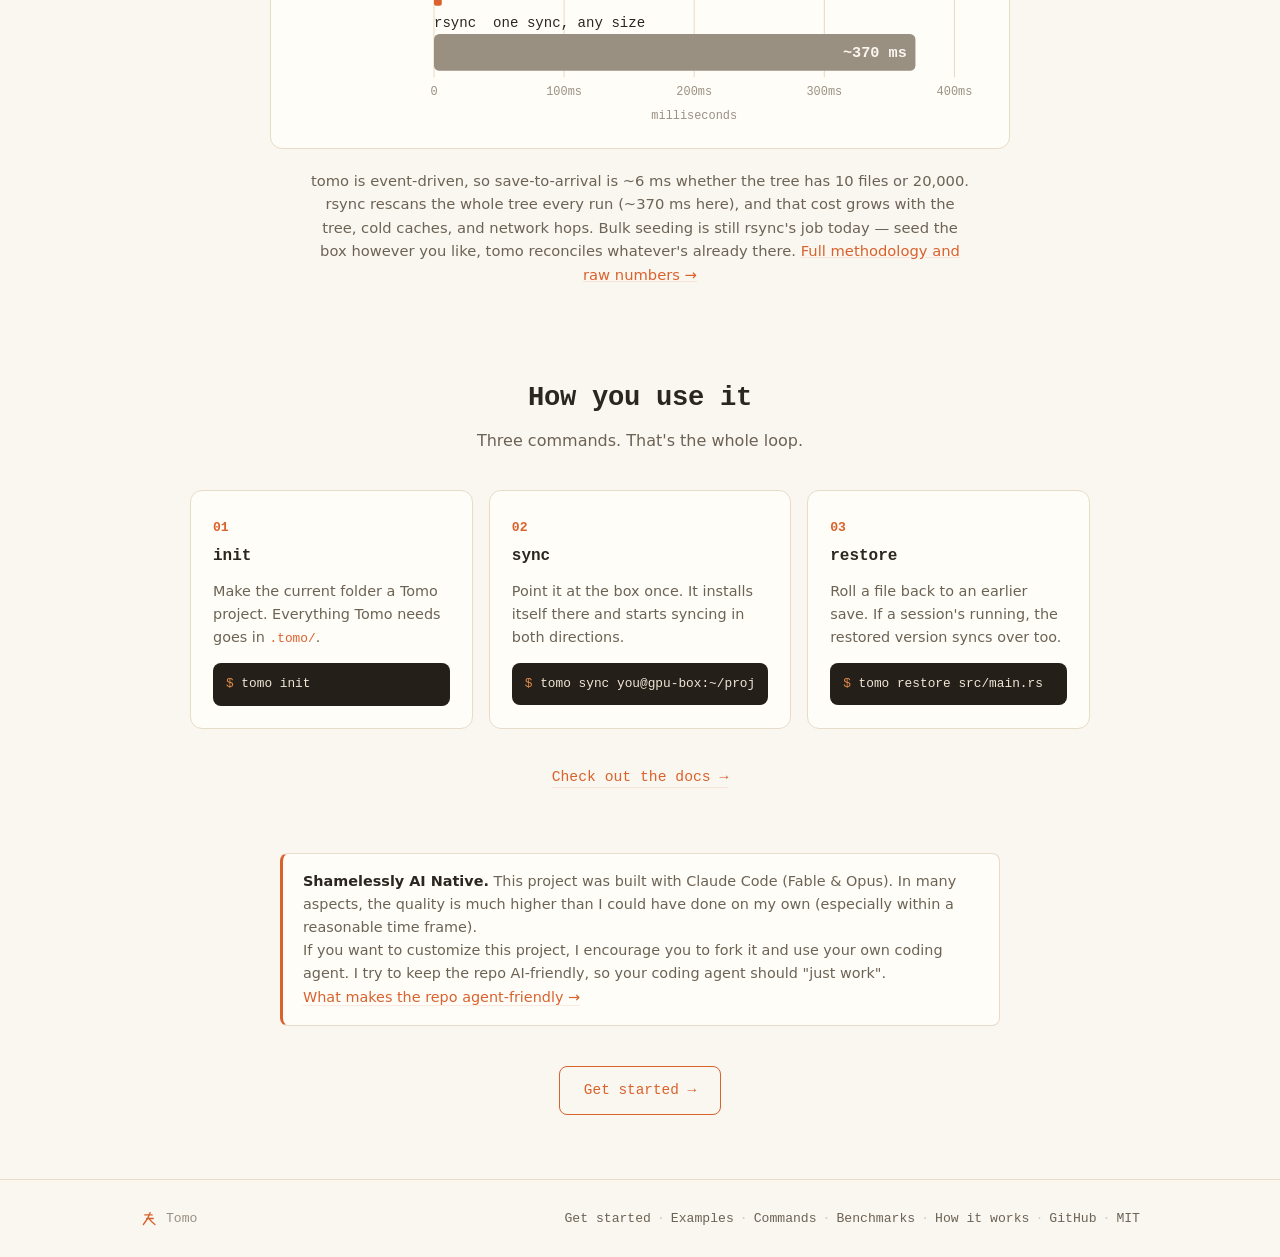
==== commit bf43a477: "Merge pull request #31 from jakequist/site-ai-native AI-native column + 'Built to be forked' section" ====
--- a/site/index.html
+++ b/site/index.html
@@ -368,6 +368,8 @@
       <br/>
       If you want to customize this project, I encourage you to fork it and use your own coding agent.
       I try to keep the repo AI-friendly, so your coding agent should "just work".
+      <br/>
+      <a href="docs/compared.html#ai-native" style="color:var(--accent);text-decoration:none;border-bottom:1px solid var(--accent-soft)">What makes the repo agent-friendly →</a>
     </div>
   </div>
 </section>
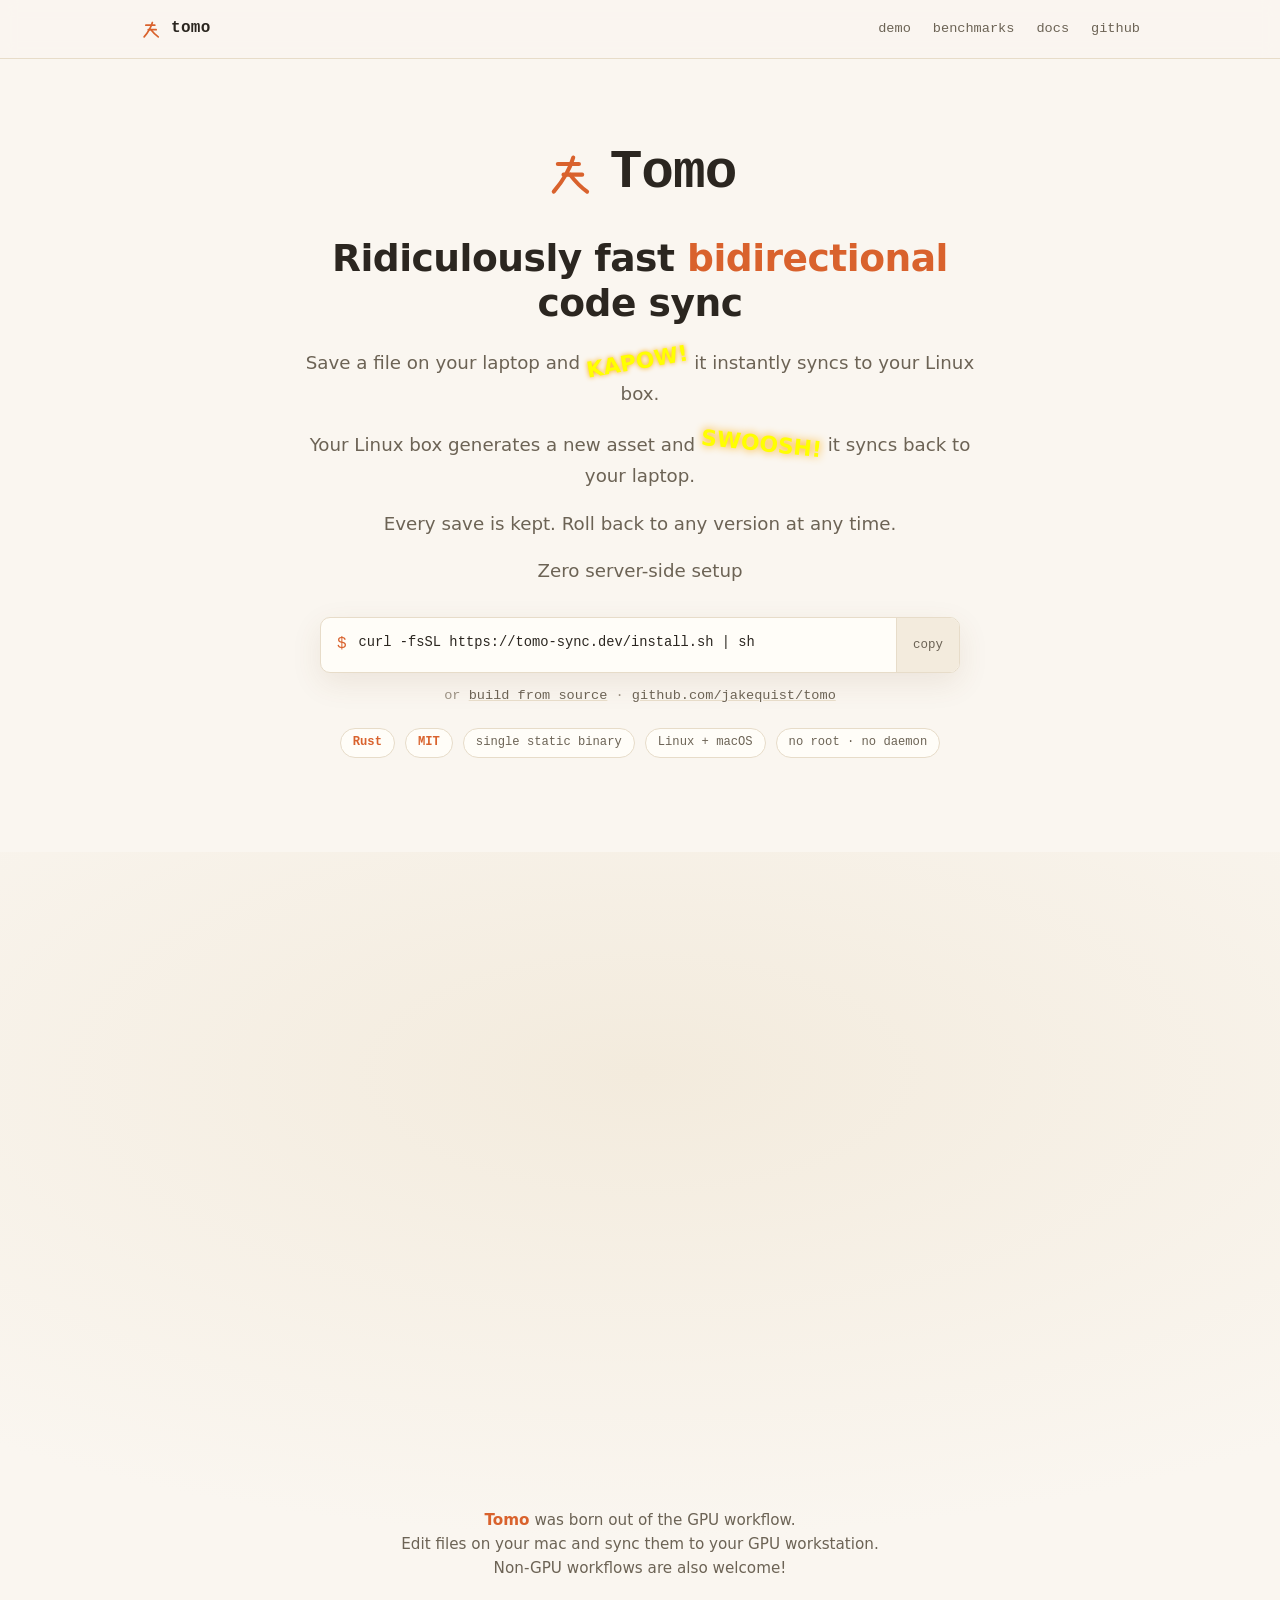
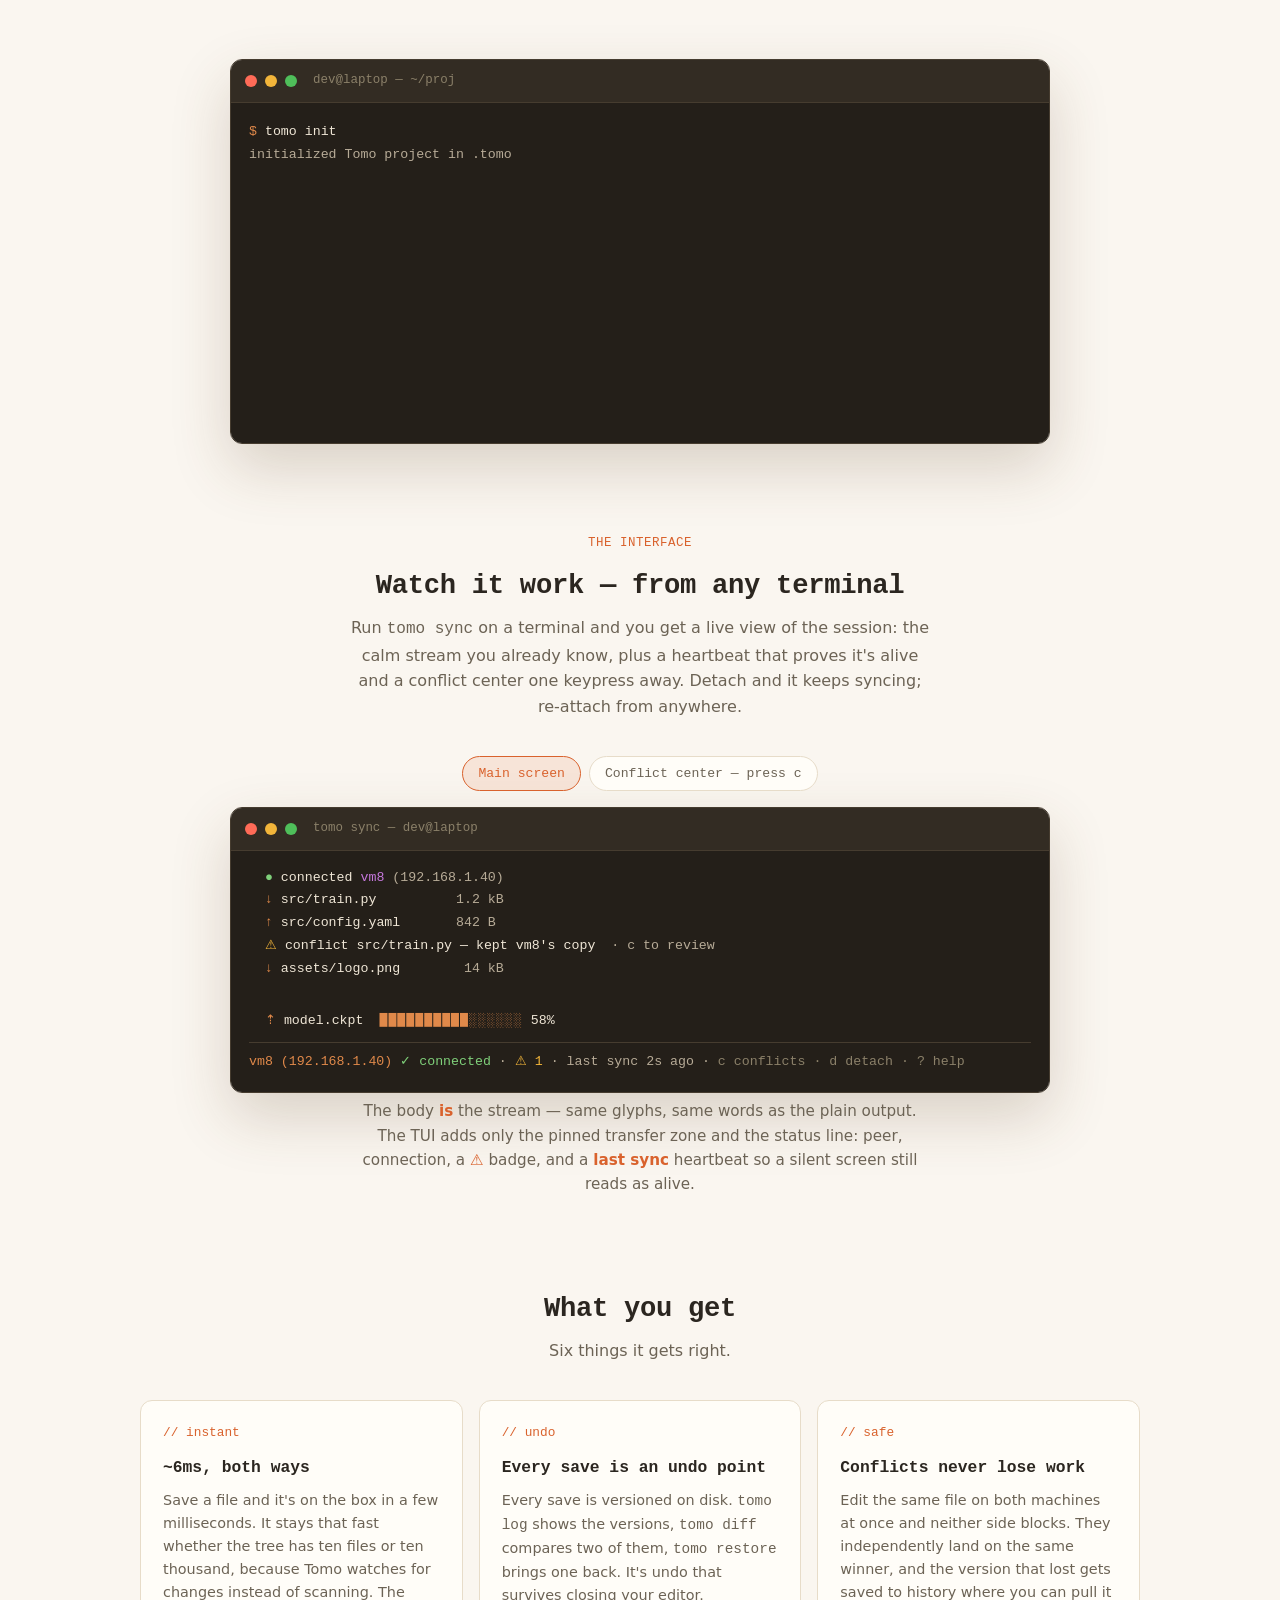
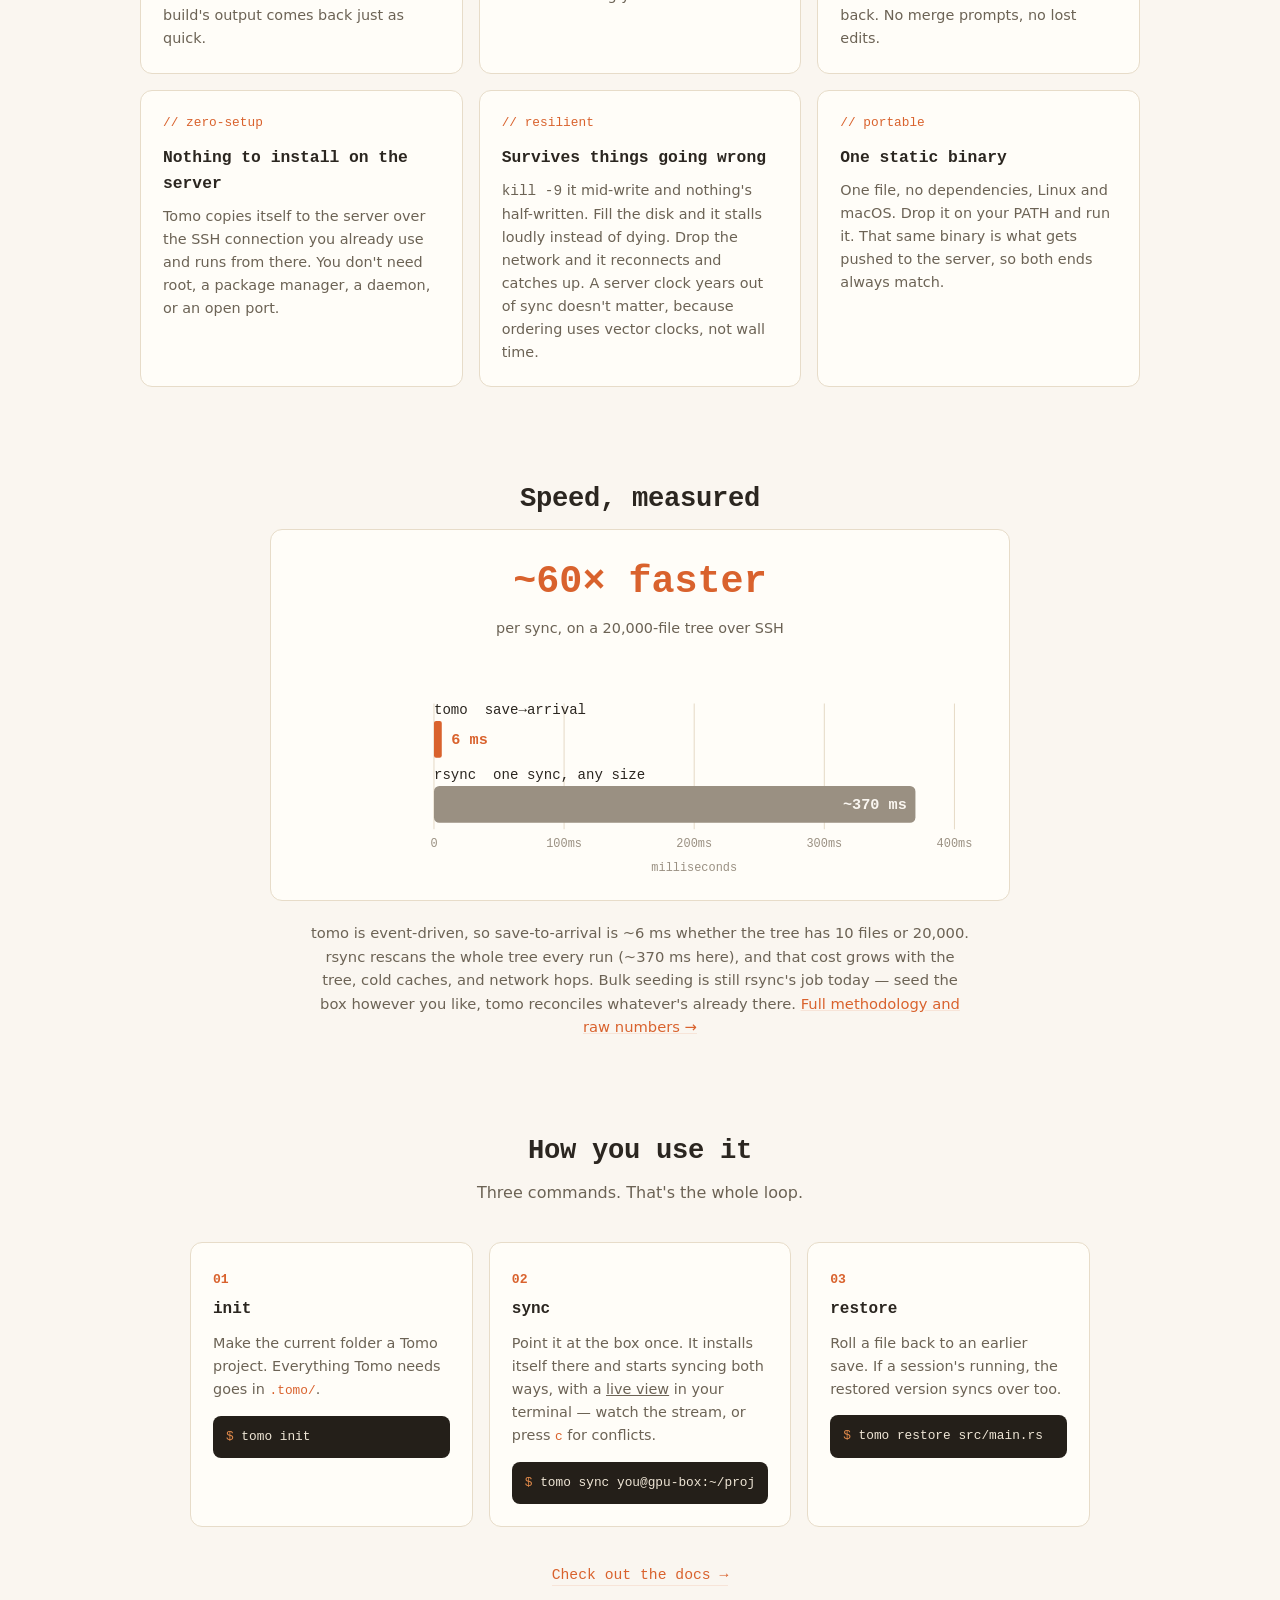
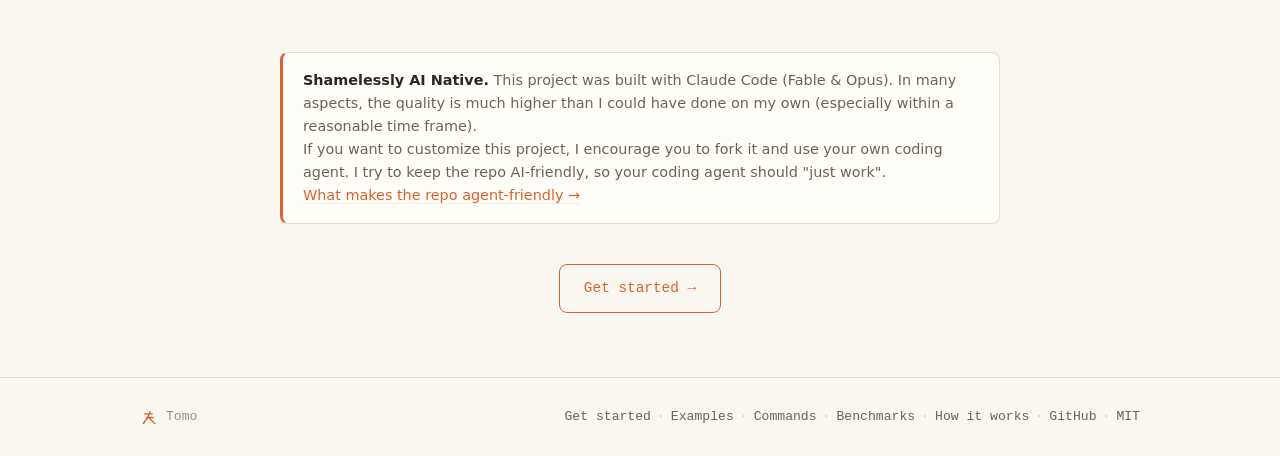
==== commit d9e73f62: "Site refresh for v0.2.0: TUI showcase, interface docs page, lifecycle workflows Homepage gains a pur" ====
--- a/site/index.html
+++ b/site/index.html
@@ -183,6 +183,51 @@
   footer .foot-links{display:flex;gap:6px;flex-wrap:wrap;align-items:center}
   footer .sep{opacity:.4}
 
+  /* ---- the interface: hand-rolled TUI mock ---- */
+  .iface{padding:70px 0 20px}
+  .tui-tabs{max-width:820px;margin:0 auto}
+  .tui-tabs>input{position:absolute;opacity:0;pointer-events:none}
+  .tui-tablabels{display:flex;gap:8px;justify-content:center;margin:0 0 16px;flex-wrap:wrap}
+  .tui-tablabels label{font-family:var(--mono);font-size:.82rem;color:var(--fg-dim);
+    border:1px solid var(--line);border-radius:999px;padding:6px 15px;cursor:pointer;
+    background:var(--panel);transition:color .15s,border-color .15s,background .15s;user-select:none}
+  .tui-tablabels label:hover{color:var(--accent);border-color:var(--accent)}
+  #tui-main:checked~.tui-tablabels label[for="tui-main"],
+  #tui-conf:checked~.tui-tablabels label[for="tui-conf"]{color:var(--accent);border-color:var(--accent);background:var(--accent-soft)}
+  .tui-panel{display:none}
+  #tui-main:checked~.tui-panels .tui-p-main{display:block}
+  #tui-conf:checked~.tui-panels .tui-p-conf{display:block}
+  .tui-scroll{overflow-x:auto;background:var(--term-bg);scrollbar-width:thin}
+  .tui-screen{font-family:var(--mono);font-size:.83rem;line-height:1.72;color:var(--term-fg);
+    padding:16px 18px 18px;min-width:560px}
+  @media(max-width:520px){.tui-screen{font-size:.76rem;min-width:520px}}
+  .tui-screen .l{display:block;white-space:pre}
+  .tui-acc{color:var(--accent-2)}
+  .tui-warn{color:#f2b53a}
+  .tui-grn{color:#7fd07a}
+  .tui-dim{color:var(--term-dim)}
+  .tui-faint{color:var(--term-faint)}
+  .tui-you{color:#7aa2f7}
+  .tui-peer{color:#c678dd}
+  .tui-add{color:#7fd07a}
+  .tui-del{color:#e8795f}
+  .tui-hunk{color:#7aa2f7}
+  .tui-bar{color:var(--accent-2);letter-spacing:1px}
+  .tui-nudge{color:var(--term-faint)}
+  .tui-transfer{margin-top:6px}
+  .tui-statusline{margin-top:10px;padding-top:8px;border-top:1px solid var(--term-line)}
+  /* conflict center box */
+  .tui-cc{border:1px solid var(--term-line);border-radius:8px;margin-top:2px}
+  .tui-cc-title{border-bottom:1px solid var(--term-line);padding:7px 12px;color:var(--term-faint)}
+  .tui-cc-title b{color:var(--term-fg);font-weight:600}
+  .tui-cc-panes{display:flex}
+  .tui-cc-list{flex:0 0 44%;border-right:1px solid var(--term-line);padding:10px 12px}
+  .tui-cc-diff{flex:1 1 56%;padding:10px 12px}
+  .tui-cc-panehdr{color:var(--term-faint);font-size:.74rem;letter-spacing:.5px;margin-bottom:6px}
+  .tui-cc-foot{border-top:1px solid var(--term-line);padding:7px 12px}
+  .tui-sel{color:var(--accent-2);font-weight:600}
+  .tui-cc .l,.tui-cc-foot .l{display:block;white-space:pre}
+
   @media(max-width:620px){.hero{padding:44px 0 24px}}
   @media (prefers-reduced-motion: reduce){
     html{scroll-behavior:auto}
@@ -256,6 +301,91 @@
         <span class="term-title">dev@laptop — ~/proj</span>
       </div>
       <div class="term-body" id="term" aria-label="Animated terminal demonstration of a Tomo session"></div>
+    </div>
+  </div>
+</section>
+
+<section class="iface" id="interface">
+  <div class="wrap">
+    <p class="section-eyebrow">the interface</p>
+    <h2>Watch it work — from any terminal</h2>
+    <p class="lead">Run <code>tomo sync</code> on a terminal and you get a live view of the session: the calm stream you already know, plus a heartbeat that proves it's alive and a conflict center one keypress away. Detach and it keeps syncing; re-attach from anywhere.</p>
+
+    <div class="tui-tabs">
+      <input type="radio" name="tuiframe" id="tui-main" checked aria-hidden="true">
+      <input type="radio" name="tuiframe" id="tui-conf" aria-hidden="true">
+      <div class="tui-tablabels">
+        <label for="tui-main">Main screen</label>
+        <label for="tui-conf">Conflict center — press <kbd>c</kbd></label>
+      </div>
+      <div class="tui-panels">
+
+        <!-- main screen -->
+        <div class="tui-panel tui-p-main">
+          <div class="terminal">
+            <div class="term-bar">
+              <span class="dot r">&#8203;</span><span class="dot y">&#8203;</span><span class="dot g">&#8203;</span>
+              <span class="term-title">tomo sync — dev@laptop</span>
+            </div>
+            <div class="tui-scroll">
+              <div class="tui-screen" aria-label="Mock of the Tomo TUI main screen: an event stream, a pinned transfer, and a one-line status bar with a heartbeat">
+<span class="l"><span class="tui-grn">  ●</span> connected <span class="tui-peer">vm8</span> <span class="tui-dim">(192.168.1.40)</span></span>
+<span class="l"><span class="tui-acc">  ↓</span> src/train.py          <span class="tui-dim">1.2 kB</span></span>
+<span class="l"><span class="tui-acc">  ↑</span> src/config.yaml       <span class="tui-dim">842 B</span></span>
+<span class="l"><span class="tui-warn">  ⚠</span> conflict src/train.py — kept vm8's copy<span class="tui-dim">  · c to review</span></span>
+<span class="l"><span class="tui-acc">  ↓</span> assets/logo.png        <span class="tui-dim">14 kB</span></span>
+<span class="l">&#8203;</span>
+<span class="l tui-transfer"><span class="tui-acc">  ⇡</span> model.ckpt  <span class="tui-bar">██████████░░░░░░</span> 58%</span>
+<span class="l tui-statusline"><span class="tui-acc">vm8 (192.168.1.40)</span> <span class="tui-grn">✓ connected</span> <span class="tui-dim">·</span> <span class="tui-warn">⚠ 1</span> <span class="tui-dim">· last sync 2s ago ·</span> <span class="tui-faint">c conflicts · d detach · ? help</span></span>
+              </div>
+            </div>
+          </div>
+          <p class="art-caption">The body <b>is</b> the stream — same glyphs, same words as the plain output. The TUI adds only the pinned transfer zone and the status line: peer, connection, a <b>⚠</b> badge, and a <b>last sync</b> heartbeat so a silent screen still reads as alive.</p>
+        </div>
+
+        <!-- conflict center -->
+        <div class="tui-panel tui-p-conf">
+          <div class="terminal">
+            <div class="term-bar">
+              <span class="dot r">&#8203;</span><span class="dot y">&#8203;</span><span class="dot g">&#8203;</span>
+              <span class="term-title">tomo sync — conflict center</span>
+            </div>
+            <div class="tui-scroll">
+              <div class="tui-screen" style="min-width:600px" aria-label="Mock of the Tomo conflict center: a list of conflicts on the left, a winner-versus-loser diff on the right, and single-key verdicts with the CLI equivalent along the bottom">
+                <div class="tui-cc">
+                  <div class="tui-cc-title">tomo ── <b class="tui-peer">vm8</b> ── connected ── <span class="tui-warn">⚠ 3</span></div>
+                  <div class="tui-cc-panes">
+                    <div class="tui-cc-list">
+                      <div class="tui-cc-panehdr">CONFLICTS</div>
+<span class="l"><span class="tui-sel">&gt; src/train.py</span>     <span class="tui-dim">2m ago</span>  <span class="tui-warn">⚠</span></span>
+<span class="l tui-dim">      kept: vm8's copy</span>
+<span class="l">  src/config.yaml  <span class="tui-dim">2m ago</span>  <span class="tui-warn">⚠</span></span>
+<span class="l tui-dim">      kept: vm8's copy</span>
+<span class="l"><span class="tui-acc">  adoption from vm8 (12 files) ▸</span></span>
+                    </div>
+                    <div class="tui-cc-diff">
+<span class="l"><span class="tui-sel">src/train.py</span></span>
+<span class="l">on disk now — <span class="tui-peer">vm8</span><span class="tui-dim">, 2s ago</span></span>
+<span class="l">in history  — <span class="tui-you">you</span><span class="tui-dim">, 5s ago</span></span>
+<span class="l tui-dim">──────────────────────────</span>
+<span class="l tui-hunk">@@ -18,7 +18,9 @@</span>
+<span class="l tui-del">-    lr = 3e-4</span>
+<span class="l tui-add">+    lr = 1e-4</span>
+<span class="l tui-add">+    warmup = 500</span>
+                    </div>
+                  </div>
+                  <div class="tui-cc-foot">
+<span class="l tui-dim">enter keep · t take yours · b keep both · space skip · a ack all · u undo · ? help</span>
+<span class="l"><span class="tui-acc">= tomo conflicts resolve 7 --keep-current</span></span>
+                  </div>
+                </div>
+              </div>
+            </div>
+          </div>
+          <p class="art-caption">A conflict never blocks — the tree already converged and the loser is safe in history — so this is a <b>review</b>, not a merge prompt. Framed as <b>on disk now</b> vs <b>in history</b>, one keypress per verdict, and <b>u</b> undoes any of them. The bottom line always shows the exact CLI command, so the TUI teaches its own scriptable twin.</p>
+        </div>
+
+      </div>
     </div>
   </div>
 </section>
@@ -350,7 +480,7 @@
       <div class="step">
         <span class="num">02</span>
         <h3>sync</h3>
-        <p>Point it at the box once. It installs itself there and starts syncing in both directions.</p>
+        <p>Point it at the box once. It installs itself there and starts syncing both ways, with a <a href="#interface">live view</a> in your terminal — watch the stream, or press <code style="display:inline;background:none;padding:0;color:var(--accent)">c</code> for conflicts.</p>
         <code><span class="p">$ </span>tomo sync you@gpu-box:~/proj</code>
       </div>
       <div class="step">
@@ -430,7 +560,7 @@
     {t:"cmd", s:"tomo sync dev@gpu-box:~/proj"},
     {t:"out", s:"recorded remote dev@gpu-box:~/proj"},
     {t:"out", s:"connecting to dev@gpu-box over SSH"},
-    {t:"info",s:"pushed remote binary tomo 0.1.9 (x86_64-unknown-linux-musl, 48234112 bytes) [embedded static artifact]"},
+    {t:"info",s:"pushed remote binary tomo 0.2.0 (x86_64-unknown-linux-musl, 48234112 bytes) [embedded static artifact]"},
     {t:"ok", s:"peer connected"},
     {t:"ok", s:"synced src/main.rs"},
     {t:"ok", s:"synced src/engine.rs"},
